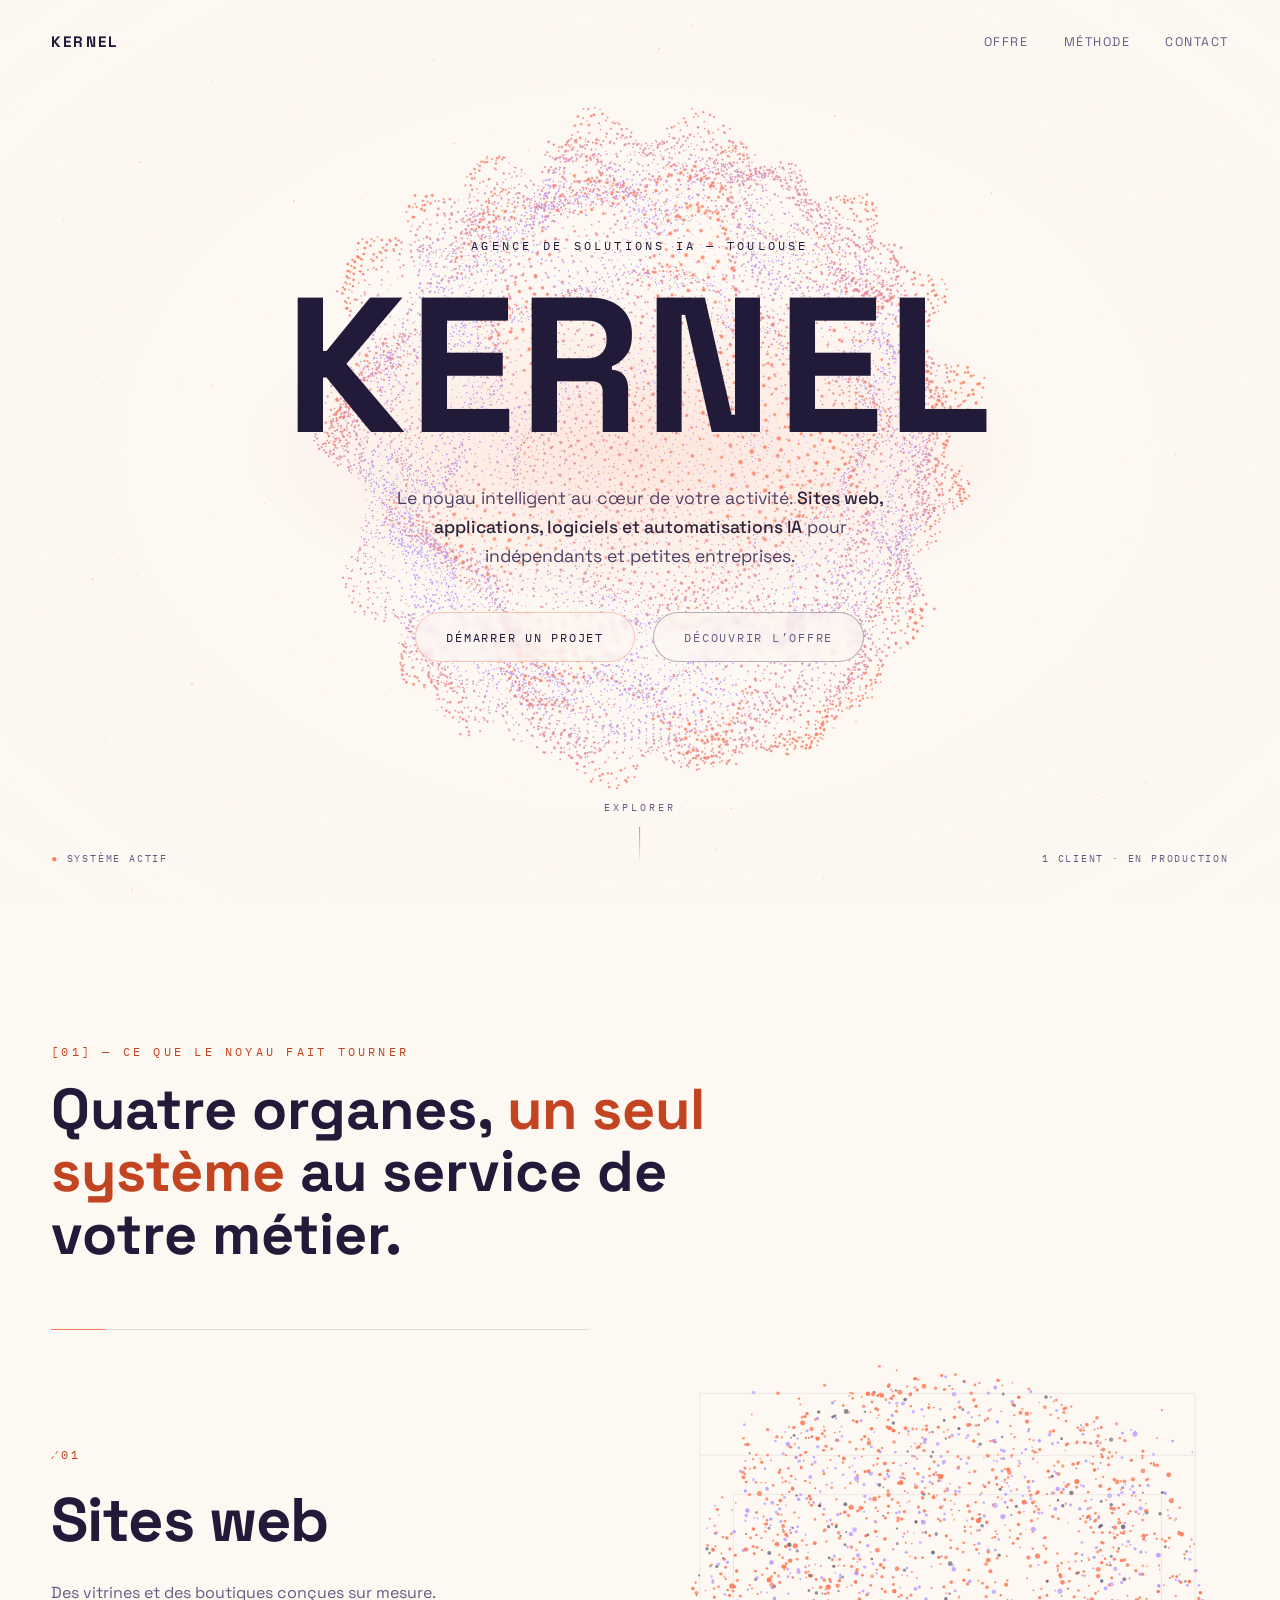
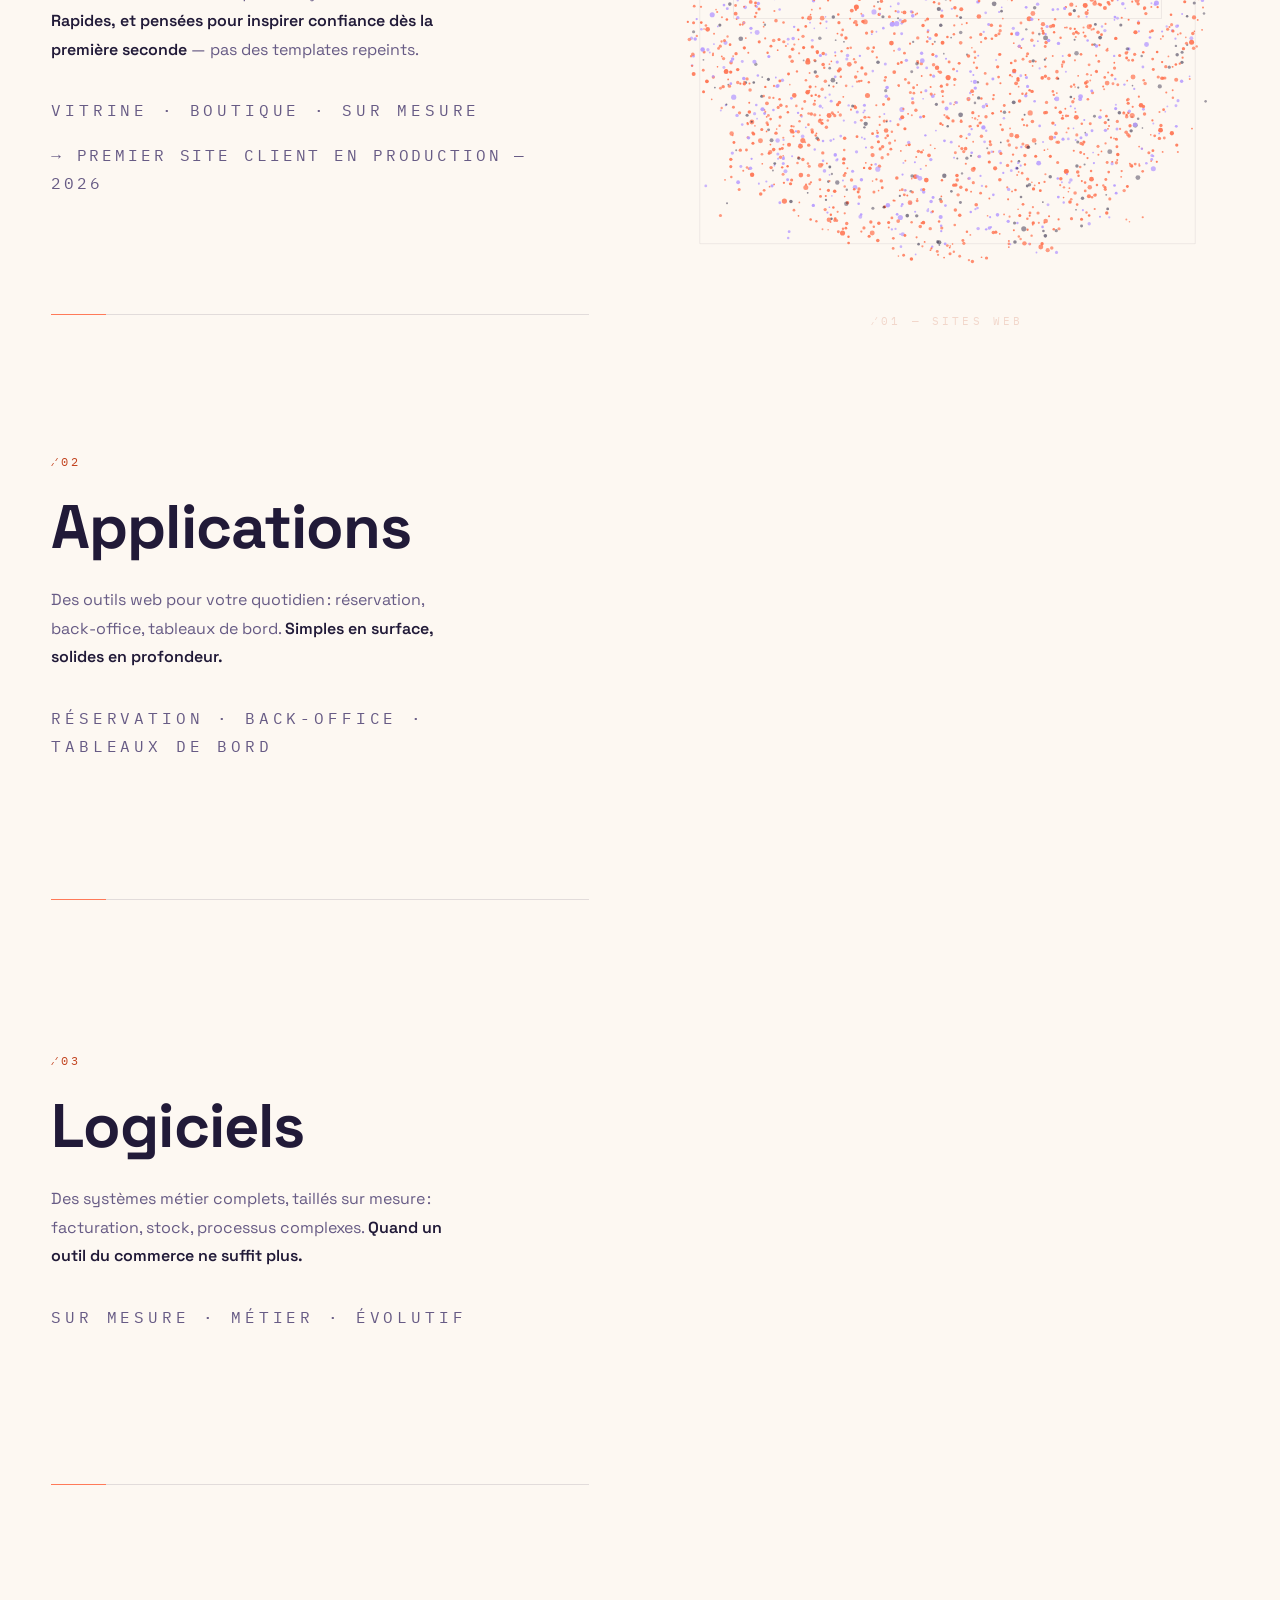
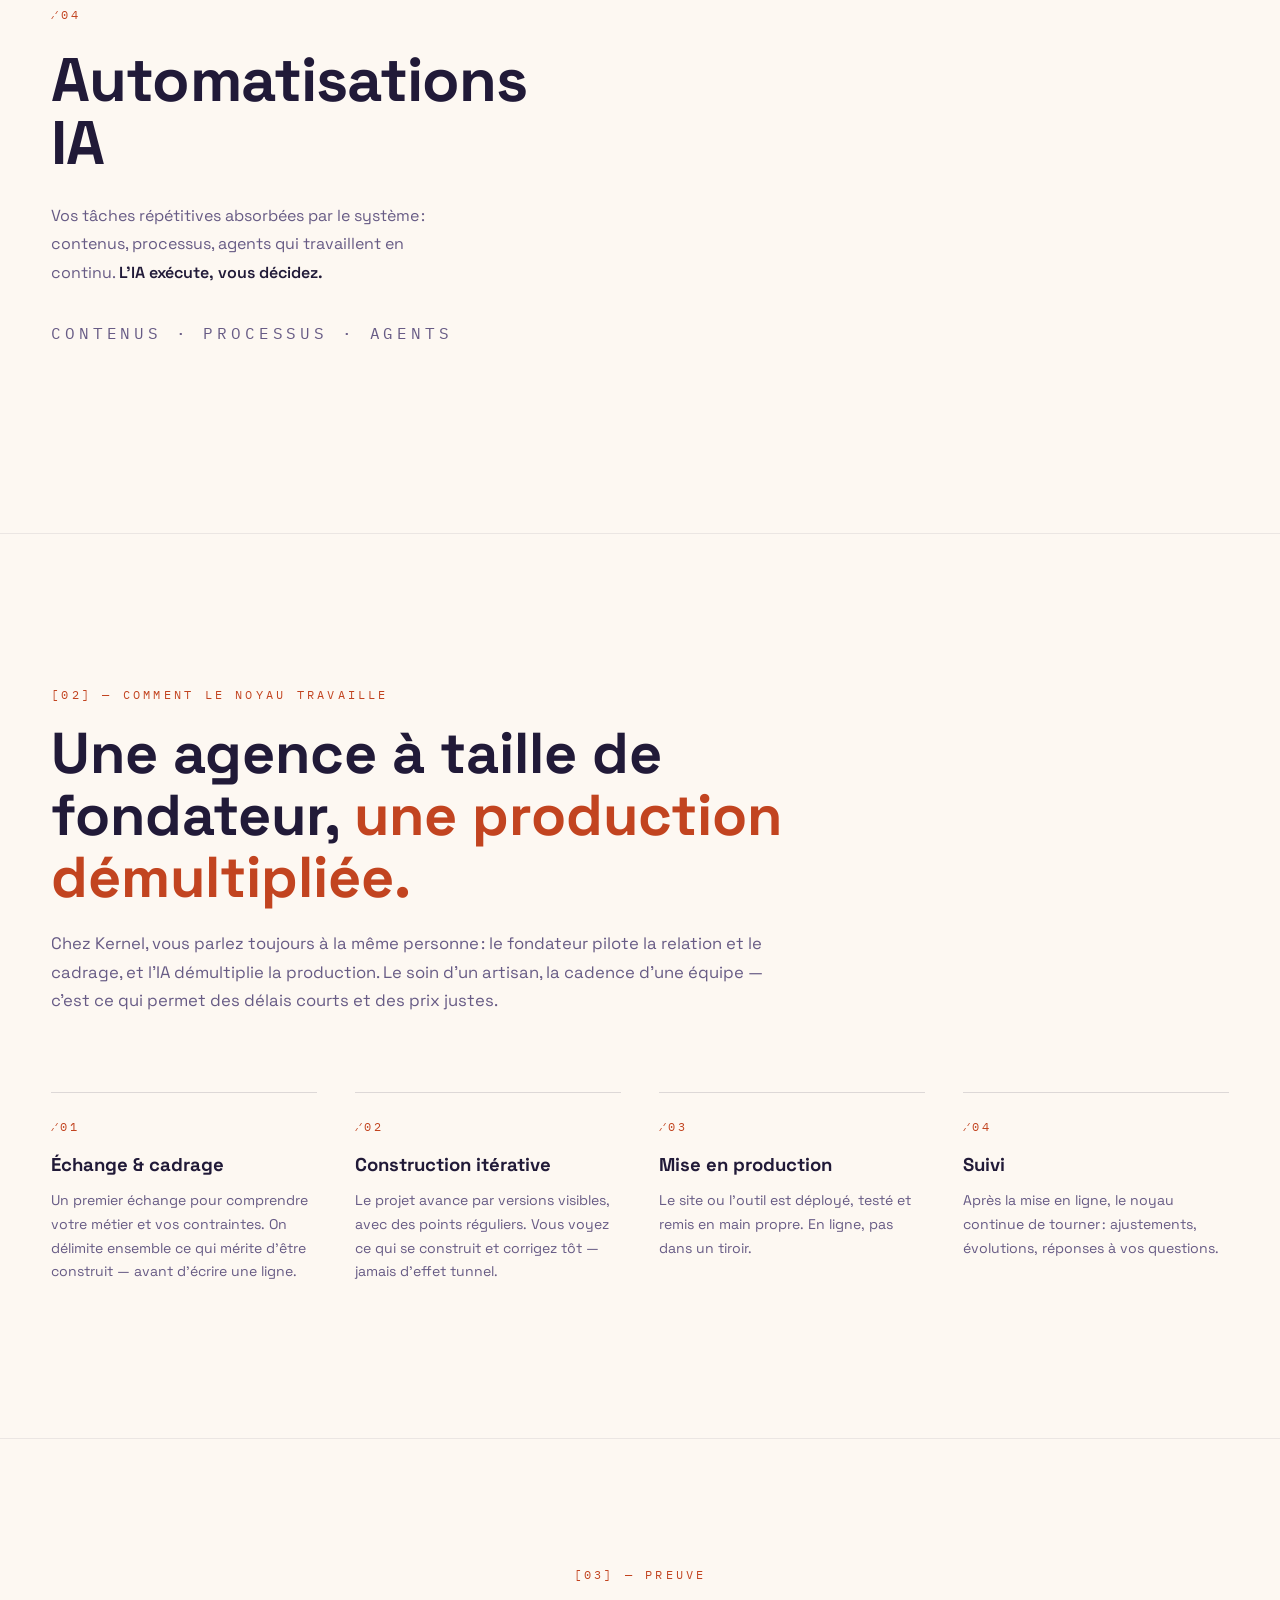
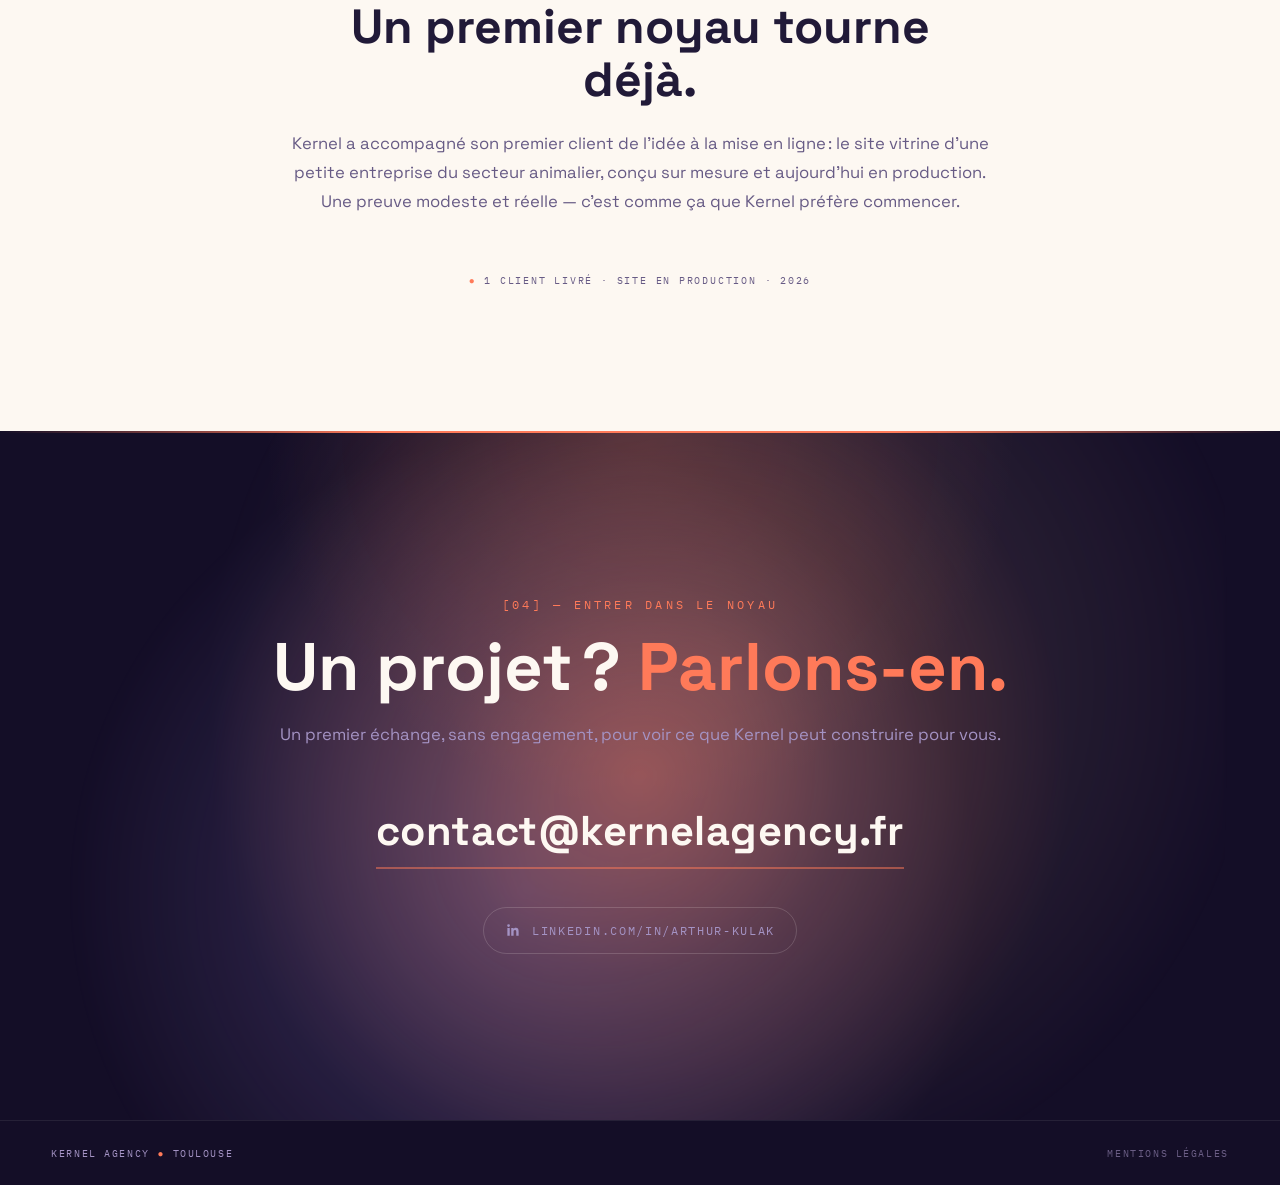
==== index.html @ 527a6824 "Trackball à inertie sur le hero (idée d'Arthur) : chaque glissé fait défiler ET donne de l'élan au n" ====
<!DOCTYPE html>
<html lang="fr">
<head>
<meta charset="UTF-8">
<meta name="viewport" content="width=device-width, initial-scale=1.0">
<title>Kernel Agency — Solutions IA pour indépendants et TPE — Toulouse</title>
<meta name="description" content="Kernel Agency, Toulouse. Sites web sur mesure, applications, logiciels métier et automatisations IA pour indépendants et petites entreprises. Le fondateur pilote, l’IA démultiplie : délais courts, prix justes.">
<meta property="og:type" content="website">
<meta property="og:locale" content="fr_FR">
<meta property="og:title" content="Kernel Agency — Le noyau intelligent au cœur de votre activité">
<meta property="og:description" content="Sites web, applications, logiciels et automatisations IA pour indépendants et TPE. Fondée à Toulouse en 2026 par Arthur Kulak.">
<meta property="og:site_name" content="Kernel Agency">
<meta property="og:url" content="https://kernelagency.fr/">
<meta property="og:image" content="https://kernelagency.fr/og.png">
<meta property="og:image:width" content="1200">
<meta property="og:image:height" content="630">
<meta name="twitter:card" content="summary_large_image">
<link rel="canonical" href="https://kernelagency.fr/">
<link rel="icon" type="image/svg+xml" href="data:image/svg+xml,%3Csvg%20xmlns='http://www.w3.org/2000/svg'%20viewBox='0%200%2064%2064'%3E%3Crect%20width='64'%20height='64'%20rx='14'%20fill='%23211A38'/%3E%3Cpath%20d='M20%2014h9v16.2L42.4%2014H53L39.2%2030.6%2054%2050H43L32.6%2036 29%2040.2V50h-9z'%20fill='%23FF7A59'/%3E%3C/svg%3E">
<script>document.documentElement.classList.add('js');</script>
<link rel="stylesheet" href="styles.css?v=98cfb2d4">
</head>
<body>

<div class="cursor-ring" id="cursorRing" aria-hidden="true"></div>
<div class="cursor-dot" id="cursorDot" aria-hidden="true"></div>

<!-- ================= HERO ================= -->
<header class="hero" id="hero">
  <canvas id="gl" aria-hidden="true"></canvas>
  <div class="gl-fallback" id="glFallback" aria-hidden="true"></div>
  <div class="hero-vignette" aria-hidden="true"></div>

  <nav class="nav" id="nav" aria-label="Navigation principale">
    <div class="nav-logo" data-hover>KERNEL</div>
    <div class="nav-links">
      <a href="#offre" data-hover>Offre</a>
      <a href="#methode" data-hover>Méthode</a>
      <a href="#contact" data-hover>Contact</a>
    </div>
  </nav>

  <div class="hero-content">
    <p class="hero-overline" id="heroOverline">Agence de solutions IA — Toulouse</p>
    <h1 class="hero-title" id="heroTitle" aria-label="KERNEL">KERNEL</h1>
    <p class="hero-tagline" id="heroTagline">
      Le noyau intelligent au cœur de votre activité.
      <strong>Sites web, applications, logiciels et automatisations IA</strong>
      pour indépendants et petites entreprises.
    </p>
    <div class="hero-ctas" id="heroCtas">
      <a href="#contact" class="btn" data-magnetic data-hover><span class="btn-fill"></span><span>Démarrer un projet</span></a>
      <a href="#offre" class="btn btn--ghost" data-magnetic data-hover><span class="btn-fill"></span><span>Découvrir l’offre</span></a>
    </div>
  </div>

  <div class="hero-meta left" id="metaL"><span class="dot">●</span> Système actif</div>
  <div class="hero-scroll" id="heroScroll">Explorer</div>
  <div class="hero-meta right" id="metaR">1 client · en production</div>
</header>

<main>

<!-- ================= OFFRE ================= -->
<section class="offer" id="offre" aria-labelledby="offre-title">
  <div class="offer-head">
    <p class="overline reveal">[01] — Ce que le noyau fait tourner</p>
    <h2 class="offer-title reveal d1" id="offre-title">Quatre organes, <em>un seul système</em> au service de votre métier.</h2>
  </div>
  <div class="offer-layout">
    <div class="offer-stage" aria-hidden="true">
      <div class="offer-stage-sticky">
        <canvas id="offerCanvas"></canvas>
        <p class="offer-stage-label" id="offerLabel">⁄01 — SITES WEB</p>
      </div>
    </div>
    <div class="offer-flow">
      <article class="offer-block reveal">
        <span class="offer-num" aria-hidden="true">⁄01</span>
        <h3>Sites web</h3>
        <p>Des vitrines et des boutiques conçues sur mesure. <strong>Rapides, et pensées pour inspirer confiance dès la première seconde</strong> — pas des templates repeints.</p>
        <p class="offer-tags" aria-hidden="true"><span>Vitrine</span> · <span>Boutique</span> · <span>Sur mesure</span></p>
        <p class="offer-proof">→ premier site client en production — 2026</p>
      </article>
      <article class="offer-block reveal">
        <span class="offer-num" aria-hidden="true">⁄02</span>
        <h3>Applications</h3>
        <p>Des outils web pour votre quotidien&#8239;: réservation, back-office, tableaux de bord. <strong>Simples en surface, solides en profondeur.</strong></p>
        <p class="offer-tags" aria-hidden="true"><span>Réservation</span> · <span>Back-office</span> · <span>Tableaux de bord</span></p>
      </article>
      <article class="offer-block reveal">
        <span class="offer-num" aria-hidden="true">⁄03</span>
        <h3>Logiciels</h3>
        <p>Des systèmes métier complets, taillés sur mesure&#8239;: facturation, stock, processus complexes. <strong>Quand un outil du commerce ne suffit plus.</strong></p>
        <p class="offer-tags" aria-hidden="true"><span>Sur mesure</span> · <span>Métier</span> · <span>Évolutif</span></p>
      </article>
      <article class="offer-block reveal">
        <span class="offer-num" aria-hidden="true">⁄04</span>
        <h3>Automatisations IA</h3>
        <p>Vos tâches répétitives absorbées par le système&#8239;: contenus, processus, agents qui travaillent en continu. <strong>L’IA exécute, vous décidez.</strong></p>
        <p class="offer-tags" aria-hidden="true"><span>Contenus</span> · <span>Processus</span> · <span>Agents</span></p>
      </article>
    </div>
  </div>
</section>

<!-- ================= MÉTHODE ================= -->
<section class="method" id="methode" aria-labelledby="methode-title">
  <div class="method-head">
    <p class="overline reveal">[02] — Comment le noyau travaille</p>
    <h2 class="method-title reveal d1" id="methode-title">Une agence à taille de fondateur, <em>une production démultipliée.</em></h2>
    <p class="method-lead reveal d2">
      Chez Kernel, vous parlez toujours à la même personne&#8239;: le fondateur pilote la relation
      et le cadrage, et l’IA démultiplie la production. Le soin d’un artisan,
      la cadence d’une équipe — c’est ce qui permet des délais courts et des prix justes.
    </p>
  </div>
  <ol class="method-steps">
    <li class="method-step reveal">
      <span class="step-num" aria-hidden="true">⁄01</span>
      <h3>Échange &amp; cadrage</h3>
      <p>Un premier échange pour comprendre votre métier et vos contraintes. On délimite ensemble ce qui mérite d’être construit — avant d’écrire une ligne.</p>
    </li>
    <li class="method-step reveal d1">
      <span class="step-num" aria-hidden="true">⁄02</span>
      <h3>Construction itérative</h3>
      <p>Le projet avance par versions visibles, avec des points réguliers. Vous voyez ce qui se construit et corrigez tôt — jamais d’effet tunnel.</p>
    </li>
    <li class="method-step reveal d2">
      <span class="step-num" aria-hidden="true">⁄03</span>
      <h3>Mise en production</h3>
      <p>Le site ou l’outil est déployé, testé et remis en main propre. En ligne, pas dans un tiroir.</p>
    </li>
    <li class="method-step reveal d3">
      <span class="step-num" aria-hidden="true">⁄04</span>
      <h3>Suivi</h3>
      <p>Après la mise en ligne, le noyau continue de tourner&#8239;: ajustements, évolutions, réponses à vos questions.</p>
    </li>
  </ol>
</section>

<!-- ================= PREUVE ================= -->
<section class="proof" id="preuve" aria-labelledby="preuve-title">
  <div class="proof-inner">
    <p class="overline reveal">[03] — Preuve</p>
    <h2 class="proof-title reveal d1" id="preuve-title">Un premier noyau tourne déjà.</h2>
    <p class="proof-text reveal d2">
      Kernel a accompagné son premier client de l’idée à la mise en ligne&#8239;:
      le site vitrine d’une petite entreprise du secteur animalier, conçu sur mesure
      et aujourd’hui en production. Une preuve modeste et réelle —
      c’est comme ça que Kernel préfère commencer.
    </p>
    <p class="proof-meta reveal d3"><span class="dot">●</span> 1 client livré · site en production · 2026</p>
  </div>
</section>

<!-- ================= CONTACT — LE CŒUR SOMBRE ================= -->
<section class="contact" id="contact" aria-labelledby="contact-title">
  <div class="contact-halo" aria-hidden="true"></div>
  <div class="contact-inner">
    <p class="overline overline--dark reveal">[04] — Entrer dans le noyau</p>
    <h2 class="contact-title reveal d1" id="contact-title">Un projet&#8239;? <em>Parlons-en.</em></h2>
    <p class="contact-text reveal d2">Un premier échange, sans engagement, pour voir ce que Kernel peut construire pour vous.</p>
    <a class="contact-mail reveal d2" href="mailto:contact@kernelagency.fr" data-magnetic data-hover>contact@kernelagency.fr</a>
    <div class="contact-links reveal d3">
      <a class="contact-linkedin" href="https://linkedin.com/in/arthur-kulak" target="_blank" rel="noopener noreferrer" aria-label="Profil LinkedIn d’Arthur Kulak (nouvel onglet)" data-hover>
        <svg width="16" height="16" viewBox="0 0 24 24" fill="currentColor" aria-hidden="true"><path d="M20.45 20.45h-3.55v-5.57c0-1.33-.03-3.04-1.85-3.04-1.86 0-2.14 1.45-2.14 2.94v5.67H9.35V9h3.41v1.56h.05c.47-.9 1.63-1.85 3.36-1.85 3.6 0 4.27 2.37 4.27 5.45v6.29zM5.34 7.43a2.06 2.06 0 1 1 0-4.12 2.06 2.06 0 0 1 0 4.12zM7.12 20.45H3.56V9h3.56v11.45z"/></svg>
        <span>linkedin.com/in/arthur-kulak</span>
      </a>
    </div>
  </div>
</section>

</main>

<footer>
  <span>Kernel Agency <span class="dot">●</span> Toulouse</span>
  <a class="footer-legal" href="mentions-legales.html" data-hover>Mentions légales</a>
</footer>

<script defer src="vendor/three.min.js"></script>
<script defer src="vendor/gsap.min.js"></script>
<script defer src="hero-noyau.js?v=acfb7a7f"></script>
<script defer src="hero-blob.js?v=4dd8b997"></script>
<script defer src="symbols.js?v=9df140ab"></script>
<script defer src="main.js?v=61e7269c"></script>
</body>
</html>
---- styles.css ----
/* ============================================================
   KERNEL AGENCY — univers E « le noyau vivant, édition claire »
   Palette : crème #FDF8F2 · encre #211A38 · corail #FF7A59
             corail assombri #C24420 (accent sur fond clair, AA)
             lilas #B79CFF · pêche #FFC9A8
   Section sombre (contact) : nuit violette #140E27 / #211A38
   ============================================================ */

/* ---------- Polices auto-hébergées (RGPD : zéro requête tierce) ---------- */
@font-face{
  font-family:'Space Grotesk';
  font-style:normal;
  font-weight:400 700;   /* police variable : couvre 400, 500 et 700 */
  font-display:swap;
  src:url('fonts/space-grotesk-latin.woff2') format('woff2');
  unicode-range:U+0000-00FF,U+0131,U+0152-0153,U+02BB-02BC,U+02C6,U+02DA,U+02DC,U+0304,U+0308,U+0329,U+2000-206F,U+20AC,U+2122,U+2191,U+2193,U+2212,U+2215,U+FEFF,U+FFFD;
}
@font-face{
  font-family:'IBM Plex Mono';
  font-style:normal;
  font-weight:400;
  font-display:swap;
  src:url('fonts/ibm-plex-mono-400-latin.woff2') format('woff2');
  unicode-range:U+0000-00FF,U+0131,U+0152-0153,U+02BB-02BC,U+02C6,U+02DA,U+02DC,U+0304,U+0308,U+0329,U+2000-206F,U+20AC,U+2122,U+2191,U+2193,U+2212,U+2215,U+FEFF,U+FFFD;
}
@font-face{
  font-family:'IBM Plex Mono';
  font-style:normal;
  font-weight:500;
  font-display:swap;
  src:url('fonts/ibm-plex-mono-500-latin.woff2') format('woff2');
  unicode-range:U+0000-00FF,U+0131,U+0152-0153,U+02BB-02BC,U+02C6,U+02DA,U+02DC,U+0304,U+0308,U+0329,U+2000-206F,U+20AC,U+2122,U+2191,U+2193,U+2212,U+2215,U+FEFF,U+FFFD;
}

:root{
  --void:        #FDF8F2;   /* fond crème */
  --abyss:       #FFEFE3;   /* surfaces, cartes */
  --bio:         #FF7A59;   /* accent corail */
  --bio-ink:     #C24420;   /* corail assombri, AA sur crème (4,8:1) */
  --lilas:       #B79CFF;
  --peche:       #FFC9A8;
  --bone:        #211A38;   /* texte principal (encre) */
  --mist:        #675B85;   /* texte secondaire — AA sur crème */
  --mist-soft:   #8577A3;   /* décoratif uniquement */
  /* nuit violette (concept D) */
  --night:       #140E27;
  --night-2:     #211A38;
  --night-text:  #FDF8F2;
  --night-mist:  #A493C4;
}
*{margin:0;padding:0;box-sizing:border-box}
html{scroll-behavior:smooth}
body{-webkit-tap-highlight-color:transparent;
  background:var(--void);
  color:var(--bone);
  font-family:'Space Grotesk',system-ui,sans-serif;
  overflow-x:hidden;
  -webkit-font-smoothing:antialiased;
}
html.js body{cursor:none}
::selection{background:var(--bio);color:var(--void)}
a{color:inherit;text-decoration:none}
.mono{font-family:'IBM Plex Mono',monospace}

/* accessibilité : focus clavier visible partout */
a:focus-visible,.btn:focus-visible{
  outline:2px solid var(--bio);outline-offset:4px;border-radius:4px;
}
.btn:focus-visible{border-radius:100px}

/* ---------- Curseur ---------- */
.cursor-dot,.cursor-ring{
  position:fixed;top:0;left:0;pointer-events:none;z-index:9999;
  border-radius:50%;transform:translate(-50%,-50%);
  will-change:transform;
  opacity:0;   /* invisible tant que la souris n'a pas bougé */
}
body.has-mouse .cursor-dot,body.has-mouse .cursor-ring{opacity:1}
.cursor-dot{width:6px;height:6px;background:var(--bio);
  box-shadow:0 0 12px var(--bio);transition:opacity .3s ease}
.cursor-ring{width:36px;height:36px;border:1px solid rgba(255,122,89,.35);
  transition:width .3s ease,height .3s ease,border-color .3s ease,opacity .3s ease}
.cursor-ring.is-active{width:64px;height:64px;border-color:rgba(255,122,89,.8)}
@media (hover:none){.cursor-dot,.cursor-ring{display:none}body{cursor:auto}}

/* ---------- Overlines mono [01]… ---------- */
.overline{
  font-family:'IBM Plex Mono',monospace;font-size:.72rem;letter-spacing:.28em;
  color:var(--bio-ink);text-transform:uppercase;margin-bottom:1.2rem;
}
.overline--dark{color:var(--bio)}

/* ---------- Hero ---------- */
.hero{position:relative;height:100vh;height:100svh;overflow:hidden}
#gl{position:absolute;inset:0;display:block;width:100%;height:100%}
.gl-fallback{
  position:absolute;inset:0;display:none;
  background:
    radial-gradient(ellipse 52% 52% at 44% 46%,rgba(255,122,89,.34),transparent 64%),
    radial-gradient(ellipse 50% 50% at 58% 58%,rgba(183,156,255,.30),transparent 66%),
    radial-gradient(ellipse 64% 64% at 50% 52%,rgba(255,201,168,.28),transparent 70%),
    radial-gradient(ellipse 20% 20% at 50% 52%,rgba(255,122,89,.4),transparent 70%);
  animation:breathe 5s ease-in-out infinite;
}
.gl-fallback.show{display:block}
html:not(.js) .gl-fallback{display:block}   /* sans JS : dégradé à la place du canvas */
@keyframes breathe{0%,100%{opacity:.65;transform:scale(1)}50%{opacity:1;transform:scale(1.05)}}

.hero-vignette{position:absolute;inset:0;pointer-events:none;
  background:radial-gradient(ellipse 90% 90% at 50% 50%,transparent 45%,var(--void) 100%)}

.nav{
  position:absolute;top:0;left:0;right:0;z-index:20;
  display:flex;justify-content:space-between;align-items:center;
  padding:2rem clamp(1.5rem,4vw,3.5rem);
}
html.js .nav{opacity:0}
.nav-logo{font-weight:700;letter-spacing:.14em;font-size:.95rem}
.nav-links{display:flex;gap:2.2rem;font-size:.78rem;letter-spacing:.12em}
.nav-links a{color:var(--mist);transition:color .25s;position:relative;text-transform:uppercase;
  /* zone tactile >=44px sans changer le rendu */
  padding:.9rem .3rem;margin:-.9rem -.3rem}
.nav-links a::after{content:'';position:absolute;left:.3rem;bottom:calc(.9rem - 5px);width:0;height:1px;
  background:var(--bio);transition:width .3s ease}
.nav-links a:hover{color:var(--bone)}
.nav-links a:hover::after{width:calc(100% - .6rem)}
@media(max-width:480px){.nav-links{gap:1.2rem;font-size:.7rem}}

.hero-content{
  position:relative;z-index:10;height:100%;
  display:flex;flex-direction:column;justify-content:center;align-items:center;
  text-align:center;pointer-events:none;
}
/* lueur du titre : pseudo-élément non clippé (aucun bord de boîte) */
.hero-content::before{
  content:'';position:absolute;left:50%;top:50%;
  width:min(96vw,1100px);height:min(60vh,460px);
  transform:translate(-50%,-50%);
  background:radial-gradient(ellipse 50% 50% at 50% 50%,rgba(255,122,89,.14),transparent 72%);
  pointer-events:none;
}
.hero-content a,.hero-content .btn{pointer-events:auto}
.hero-overline{
  font-family:'IBM Plex Mono',monospace;font-size:clamp(.6rem,1.8vw,.72rem);letter-spacing:.28em;
  color:var(--bio-ink);text-transform:uppercase;margin-bottom:1.6rem;
  padding:0 1rem;
}
html.js .hero-overline,html.js .hero-tagline,html.js .hero-ctas,
html.js .hero-scroll,html.js .hero-meta{opacity:0}
.hero-title{
  font-size:clamp(3.4rem,15vw,13.5rem);
  font-weight:700;line-height:.92;letter-spacing:.02em;
  display:flex;overflow:hidden;
}
.hero-title .ch{display:inline-block;transform:translateY(110%)}
.hero-tagline{
  margin-top:1.8rem;max-width:34rem;
  font-size:clamp(.95rem,1.4vw,1.1rem);font-weight:400;
  color:var(--mist);line-height:1.65;
  padding:0 1.5rem;
}
.hero-tagline strong{color:var(--bone);font-weight:500}
/* lisibilité du texte posé sur les zones denses (blob ET noyau) */
.hero-blob .hero-tagline,.hero-noyau .hero-tagline{
  color:#453A66;
  text-shadow:0 1px 20px rgba(253,248,242,.95),0 0 8px rgba(253,248,242,.8),0 0 2px rgba(253,248,242,.9);
}
.hero-blob .hero-overline,.hero-noyau .hero-overline{
  text-shadow:0 1px 20px rgba(253,248,242,.95),0 0 8px rgba(253,248,242,.8),0 0 2px rgba(253,248,242,.9);
}
.hero-noyau .hero-overline{color:var(--bone)}
.hero-blob .btn--ghost{color:#453A66;border-color:rgba(33,26,56,.32);
  background:rgba(253,248,242,.35)}
.hero-blob .btn{background:rgba(253,248,242,.35);backdrop-filter:blur(3px)}
/* hero noyau : mêmes CTA lisibles sur la zone dense du nuage */
.hero-noyau .btn{background:rgba(253,248,242,.5);backdrop-filter:blur(2px)}
.hero-noyau .btn--ghost{border-color:rgba(33,26,56,.32)}
.hero-ctas{display:flex;gap:1.1rem;margin-top:2.6rem;flex-wrap:wrap;justify-content:center;padding:0 1rem}

.btn{
  display:inline-flex;align-items:center;gap:.6rem;
  font-family:'IBM Plex Mono',monospace;font-size:.78rem;letter-spacing:.14em;
  text-transform:uppercase;padding:1rem 1.9rem;border-radius:100px;
  border:1px solid rgba(255,122,89,.4);color:var(--bone);
  background:transparent;position:relative;overflow:hidden;
  transition:color .3s,border-color .3s,box-shadow .3s;
  will-change:transform;
}
.btn .btn-fill{position:absolute;inset:0;background:var(--bio);border-radius:100px;
  transform:scaleX(0);transform-origin:left;transition:transform .38s cubic-bezier(.65,0,.35,1);z-index:0}
.btn span:not(.btn-fill){position:relative;z-index:1}
@media(hover:hover){
.btn:hover{color:var(--void);border-color:var(--bio);box-shadow:0 0 40px rgba(255,122,89,.35)}
.btn:hover .btn-fill{transform:scaleX(1)}
}
.btn--ghost{border-color:rgba(33,26,56,.18);color:var(--mist)}
.btn--ghost:hover{color:var(--void);border-color:var(--bio)}

.hero-scroll{
  position:absolute;bottom:2.2rem;left:50%;transform:translateX(-50%);z-index:10;
  font-family:'IBM Plex Mono',monospace;font-size:.62rem;letter-spacing:.3em;
  color:var(--mist);text-transform:uppercase;
  display:flex;flex-direction:column;align-items:center;gap:.8rem;
}
.hero-scroll::after{content:'';width:1px;height:38px;
  background:linear-gradient(var(--bio),transparent);
  animation:scrollpulse 2s ease-in-out infinite}
@keyframes scrollpulse{0%,100%{opacity:.25}50%{opacity:1}}

.hero-meta{
  position:absolute;bottom:2.2rem;z-index:10;
  font-family:'IBM Plex Mono',monospace;font-size:.62rem;letter-spacing:.18em;
  color:var(--mist);text-transform:uppercase;
}
.hero-meta.left{left:clamp(1.5rem,4vw,3.5rem)}
.hero-meta.right{right:clamp(1.5rem,4vw,3.5rem)}
.hero-meta .dot,.proof-meta .dot,footer .dot{color:var(--bio)}
@media(max-width:700px){.hero-meta{display:none}}

/* ---------- Offre — éditorial pur + noyau morphant ---------- */
.offer{position:relative;padding:clamp(6rem,12vw,9rem) clamp(1.5rem,4vw,3.5rem) clamp(2rem,5vw,4rem);
  max-width:1380px;margin:0 auto}
.offer-head{margin-bottom:clamp(2.5rem,5vw,4.5rem)}
.offer-title{font-size:clamp(1.9rem,5vw,3.6rem);font-weight:700;line-height:1.08;
  max-width:20ch}
.offer-title em,.method-title em,.contact-title em{font-style:normal;color:var(--bio-ink)}

/* deux colonnes : le texte défile, le noyau reste */
.offer-layout{display:grid;grid-template-columns:minmax(0,1fr) min(44vw,600px);
  column-gap:clamp(2.5rem,6vw,6rem)}
.offer-flow{grid-column:1;grid-row:1}
.offer-stage{grid-column:2;grid-row:1;position:relative}
.offer-stage-sticky{position:sticky;top:calc(50vh - min(22vw,300px) - 2.6rem);padding:.5rem 0}
#offerCanvas{display:block;width:100%;aspect-ratio:1/1}
.offer-stage-label{
  margin-top:.9rem;text-align:center;
  font-family:'IBM Plex Mono',monospace;font-size:.66rem;letter-spacing:.3em;
  color:var(--bio-ink);text-transform:uppercase;transition:opacity .2s ease;
}

/* blocs de service : typographie éditoriale, filets hairline, zéro boîte */
.offer-block{
  position:relative;min-height:65vh;
  display:flex;flex-direction:column;justify-content:center;
  padding:clamp(2.5rem,5vh,4rem) 0;
  border-top:1px solid rgba(33,26,56,.12);
}
.offer-block::before{content:'';position:absolute;top:-1px;left:0;width:3.4rem;height:1px;
  background:var(--bio)}
.offer-num{font-family:'IBM Plex Mono',monospace;font-size:.78rem;color:var(--bio-ink);
  letter-spacing:.24em;display:block;margin-bottom:1.7rem}
.offer-block h3{
  font-size:clamp(2.4rem,4.8vw,4rem);font-weight:700;line-height:1.02;
  letter-spacing:-.015em;margin-bottom:1.7rem;
}
.offer-block p{font-size:clamp(.95rem,1.25vw,1.08rem);line-height:1.78;color:var(--mist);
  max-width:42ch}
.offer-block p strong{color:var(--bone);font-weight:600}
.offer-tags{
  margin-top:2rem;font-family:'IBM Plex Mono',monospace;font-size:.66rem;
  letter-spacing:.24em;text-transform:uppercase;color:var(--mist-soft);
}
.offer-block .offer-tags,.offer-block .offer-proof{max-width:none}   /* pas la contrainte 42ch du corps */
.offer-tags span{white-space:nowrap}   /* jamais de césure dans un tag */
.offer-proof{
  margin-top:1rem;font-family:'IBM Plex Mono',monospace;font-size:.66rem;
  letter-spacing:.18em;text-transform:uppercase;color:var(--bio-ink);
}

/* mobile : le noyau devient un bandeau sticky opaque au-dessus du flux */
@media(max-width:860px){
  .offer-layout{display:block}
  .offer-stage{
    position:sticky;top:0;z-index:6;background:var(--void);
    margin:0 calc(-1*clamp(1.5rem,4vw,3.5rem));
    padding:.7rem clamp(1.5rem,4vw,3.5rem) .55rem;
    border-bottom:1px solid rgba(33,26,56,.10);
  }
  .offer-stage-sticky{position:static;padding:0}
  #offerCanvas{aspect-ratio:auto;height:21vh}
  .offer-stage-label{display:none}
  .offer-block{min-height:52vh;justify-content:flex-start;padding:2.2rem 0 1.8rem}
}

/* ---------- Méthode ---------- */
.method{position:relative;padding:clamp(6rem,12vw,10rem) clamp(1.5rem,4vw,3.5rem);
  max-width:1280px;margin:0 auto;border-top:1px solid rgba(33,26,56,.08)}
.method-head{margin-bottom:clamp(3rem,6vw,5rem);max-width:46rem}
.method-title{font-size:clamp(1.9rem,5vw,3.6rem);font-weight:700;line-height:1.08}
.method-lead{margin-top:1.4rem;font-size:clamp(.95rem,1.3vw,1.05rem);line-height:1.7;color:var(--mist)}

.method-steps{
  list-style:none;display:grid;grid-template-columns:repeat(4,1fr);
  gap:clamp(1.6rem,3vw,2.6rem);counter-reset:step;
}
@media(max-width:1000px){.method-steps{grid-template-columns:repeat(2,1fr)}}
@media(max-width:560px){.method-steps{grid-template-columns:1fr}}
.method-step{
  position:relative;padding-top:1.6rem;border-top:1px solid rgba(33,26,56,.14);
  transition:border-color .4s ease;
}
.method-step::before{content:'';position:absolute;top:-1px;left:0;height:1px;width:0;
  background:var(--bio);transition:width .6s cubic-bezier(.65,0,.35,1)}
.method-step:hover::before{width:100%}
.step-num{font-family:'IBM Plex Mono',monospace;font-size:.72rem;color:var(--bio-ink);
  letter-spacing:.2em;display:block;margin-bottom:1.2rem}
.method-step h3{font-size:1.16rem;font-weight:700;margin-bottom:.8rem}
.method-step p{font-size:.88rem;line-height:1.7;color:var(--mist)}

/* ---------- Preuve ---------- */
.proof{position:relative;border-top:1px solid rgba(33,26,56,.08);
  padding:clamp(5rem,10vw,8rem) clamp(1.5rem,4vw,3.5rem)}
.proof-inner{max-width:44rem;margin:0 auto;text-align:center}
.proof-title{font-size:clamp(1.7rem,4.4vw,3rem);font-weight:700;line-height:1.1}
.proof-text{margin-top:1.4rem;font-size:clamp(.95rem,1.3vw,1.05rem);line-height:1.75;color:var(--mist)}
.proof-meta{margin-top:2.2rem;font-family:'IBM Plex Mono',monospace;font-size:.62rem;
  letter-spacing:.18em;color:var(--mist);text-transform:uppercase}
@media(max-width:480px){.proof-meta{font-size:.6rem;letter-spacing:.12em}}

/* ---------- Contact — nuit violette ---------- */
.contact{
  position:relative;overflow:hidden;
  background:
    radial-gradient(circle at 50% 0%,rgba(255,122,89,.18),transparent 40%),
    var(--night);
  color:var(--night-text);
  padding:clamp(6rem,13vw,11rem) clamp(1.5rem,4vw,3.5rem);
  text-align:center;
}
/* seuil : ligne corail en dégradé, qui s'éteint aux extrémités */
.contact::before{
  content:'';position:absolute;top:0;left:0;right:0;height:2px;z-index:1;
  background:linear-gradient(90deg,transparent,var(--bio) 30%,var(--bio) 70%,transparent);
}
.contact-halo{
  position:absolute;left:50%;top:50%;width:130vmin;height:130vmin;
  transform:translate(-50%,-50%);pointer-events:none;
  background:
    radial-gradient(circle at 50% 50%,rgba(255,122,89,.42) 0%,rgba(255,122,89,.16) 24%,transparent 52%),
    radial-gradient(circle at 40% 60%,rgba(183,156,255,.26) 0%,transparent 46%),
    radial-gradient(circle at 58% 42%,rgba(255,201,168,.18) 0%,transparent 55%);
  animation:halo-breathe 6s ease-in-out infinite;
  filter:blur(2px);
}
@keyframes halo-breathe{
  0%,100%{opacity:.7;transform:translate(-50%,-50%) scale(1)}
  50%{opacity:1;transform:translate(-50%,-50%) scale(1.06)}
}
.contact-inner{position:relative;z-index:2;max-width:52rem;margin:0 auto}
.contact-title{font-size:clamp(2rem,5.6vw,4.2rem);font-weight:700;line-height:1.05}
.contact-title em{color:var(--bio);white-space:nowrap}
.contact-text{margin-top:1.2rem;font-size:clamp(.92rem,1.3vw,1.05rem);color:var(--night-mist);line-height:1.7}
.contact-mail{
  display:inline-block;margin-top:clamp(2rem,4vw,3rem);
  font-weight:700;letter-spacing:.01em;
  font-size:clamp(1.15rem,3.6vw,2.6rem);
  color:var(--night-text);
  border-bottom:2px solid rgba(255,122,89,.5);
  padding-top:.4rem;padding-bottom:.6rem;   /* cible tactile >=44px */
  transition:color .3s,border-color .3s,text-shadow .3s;
  will-change:transform;
  overflow-wrap:anywhere;
}
.contact-mail:hover{color:var(--bio);border-color:var(--bio);
  text-shadow:0 0 40px rgba(255,122,89,.55)}
.contact-links{margin-top:2.4rem}
.contact-linkedin{
  display:inline-flex;align-items:center;gap:.7rem;
  font-family:'IBM Plex Mono',monospace;font-size:.75rem;letter-spacing:.14em;
  text-transform:uppercase;color:var(--night-mist);
  padding:.9rem 1.3rem;border:1px solid rgba(253,248,242,.16);border-radius:100px;
  transition:color .3s,border-color .3s,box-shadow .3s;
}
.contact-linkedin:hover{color:var(--night-text);border-color:var(--bio);
  box-shadow:0 0 30px rgba(255,122,89,.25)}
.contact ::selection{background:var(--bio);color:var(--night)}
.contact a:focus-visible{outline-color:var(--bio)}

/* ---------- Footer ---------- */
footer{
  display:flex;justify-content:space-between;gap:1rem;flex-wrap:wrap;
  padding:1.6rem clamp(1.5rem,4vw,3.5rem);
  background:var(--night);color:var(--night-mist);
  border-top:1px solid rgba(253,248,242,.08);
  font-family:'IBM Plex Mono',monospace;font-size:.62rem;
  letter-spacing:.16em;text-transform:uppercase;
}
.footer-legal{opacity:.6;transition:opacity .25s;
  /* cible tactile >=24px (WCAG 2.5.8) sans changer le rendu */
  padding:.8rem .4rem;margin:-.8rem -.4rem}
a.footer-legal:hover{opacity:1}

/* ---------- Symboles génératifs (l'univers du noyau hors hero) ---------- */
.contact-nuee{position:absolute;inset:0;pointer-events:none;z-index:1}
.method-canvas{position:absolute;left:0;top:0;pointer-events:none}
.method-head,.method-steps{position:relative;z-index:1}
.atmos{position:fixed;inset:0;z-index:-1;pointer-events:none}
.proof-orbit{position:relative;margin-top:3.6rem;margin-bottom:1rem}
.proof-orbit .proof-meta{margin-top:0;position:relative;z-index:1}
.constellation{
  position:absolute;left:50%;top:50%;transform:translate(-50%,-50%);
  pointer-events:none;z-index:-1;
}

/* ---------- Reveal au scroll (états cachés seulement si JS actif) ---------- */
.reveal{transition:opacity .9s cubic-bezier(.22,1,.36,1),transform .9s cubic-bezier(.22,1,.36,1)}
html.js .reveal{opacity:0;transform:translateY(36px)}
html.js .reveal.in{opacity:1;transform:none}
.reveal.d1{transition-delay:.1s}.reveal.d2{transition-delay:.2s}.reveal.d3{transition-delay:.3s}

/* ---------- Reduced motion ---------- */
@media (prefers-reduced-motion:reduce){
  html{scroll-behavior:auto}
  .reveal,html.js .reveal{transition:none;opacity:1;transform:none}
  .gl-fallback,.contact-halo{animation:none}
  .hero-scroll::after{animation:none;opacity:.5}
}

/* ---------- Page mentions légales ---------- */
.legal-page{min-height:100vh;display:flex;flex-direction:column}
.legal-page .nav{position:static;padding:2rem clamp(1.5rem,4vw,3.5rem)}
.legal-main{flex:1;max-width:44rem;width:100%;margin:0 auto;
  padding:clamp(3rem,7vw,5rem) clamp(1.5rem,4vw,3.5rem) clamp(5rem,9vw,7rem)}
.legal-title{font-size:clamp(1.9rem,5vw,3rem);font-weight:700;line-height:1.1;margin-bottom:clamp(2.5rem,5vw,4rem)}
.legal-block{border-top:1px solid rgba(33,26,56,.14);padding:1.6rem 0 2.2rem;position:relative}
.legal-block::before{content:'';position:absolute;top:-1px;left:0;height:1px;width:2.4rem;background:var(--bio)}
.legal-block h2{font-family:'IBM Plex Mono',monospace;font-size:.72rem;letter-spacing:.2em;
  color:var(--bio-ink);text-transform:uppercase;font-weight:500;margin-bottom:1rem}
.legal-block p{font-size:.95rem;line-height:1.75;color:var(--mist)}
.legal-block p strong{color:var(--bone);font-weight:500}
.legal-block a{color:var(--bone);border-bottom:1px solid rgba(255,122,89,.5);transition:color .25s,border-color .25s}
.legal-block a:hover{color:var(--bio-ink);border-color:var(--bio)}
.legal-todo{font-family:'IBM Plex Mono',monospace;font-size:.82rem;color:var(--bio-ink)}
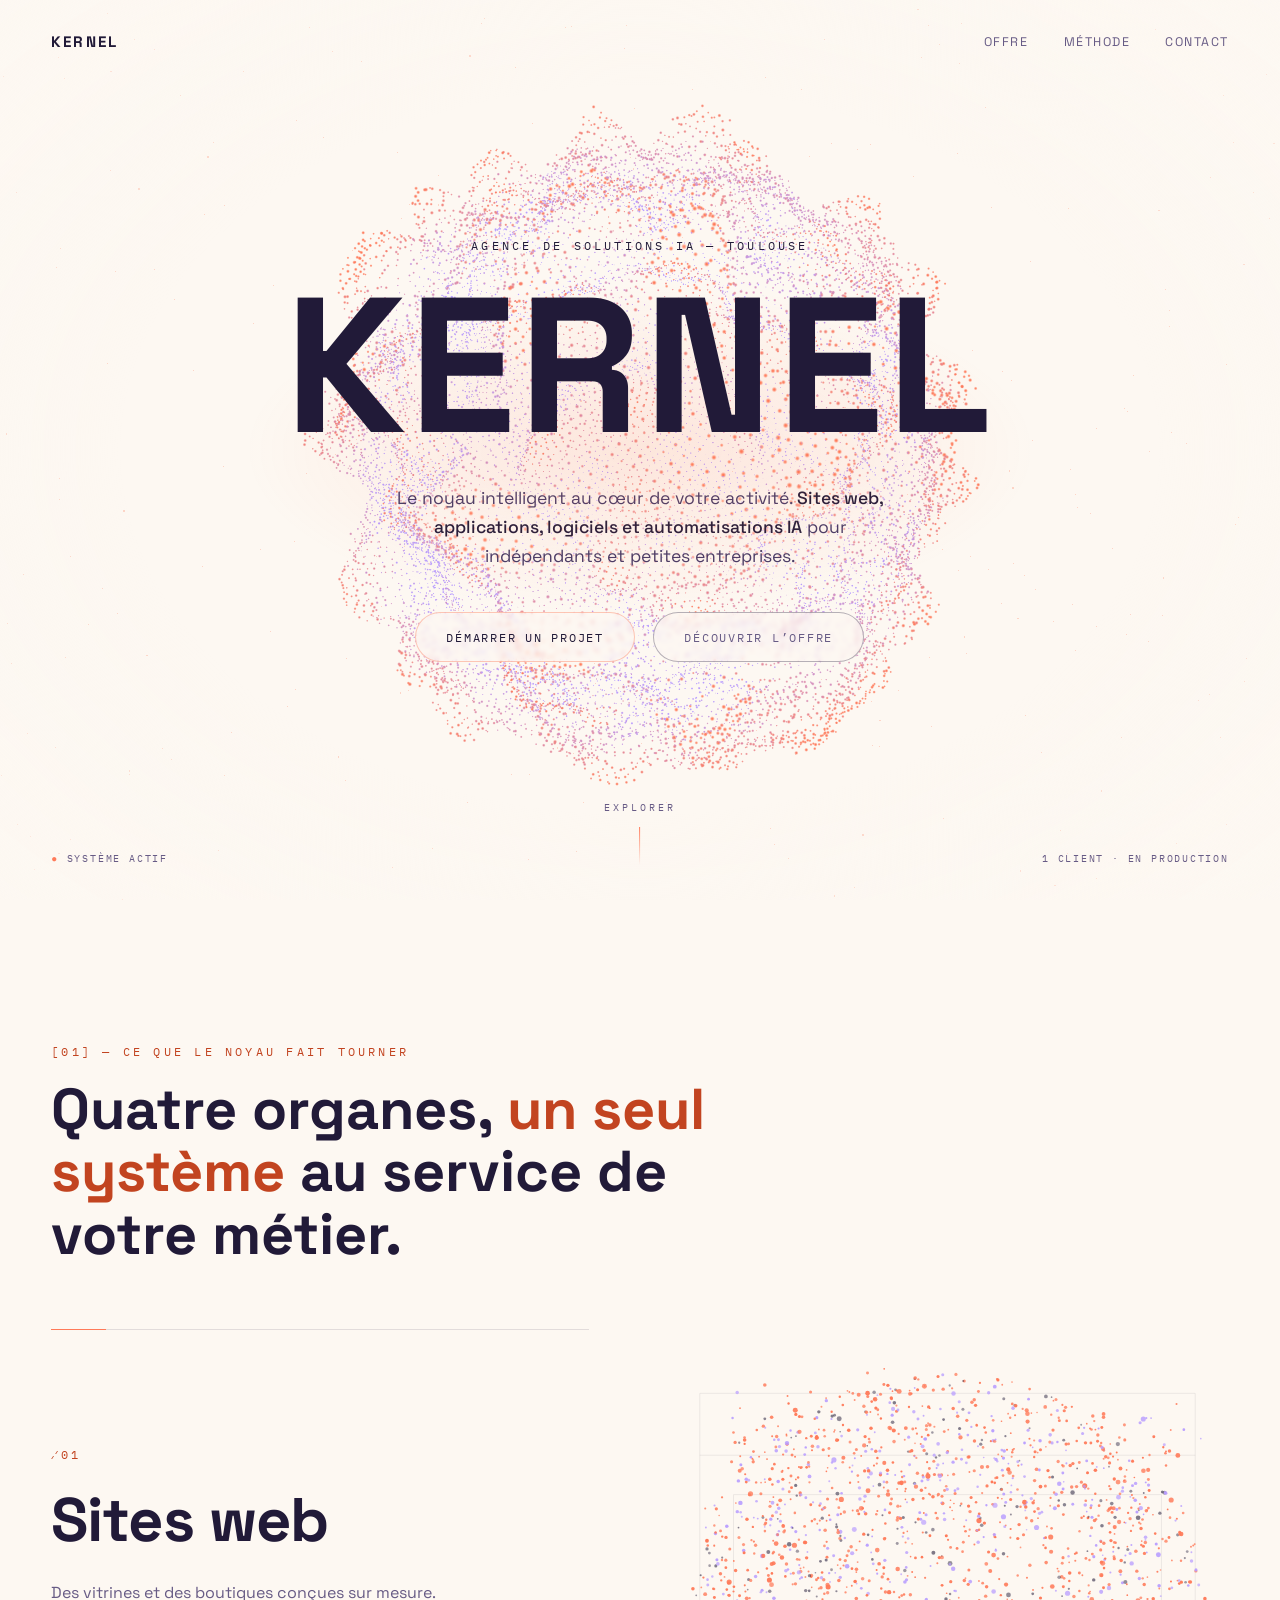
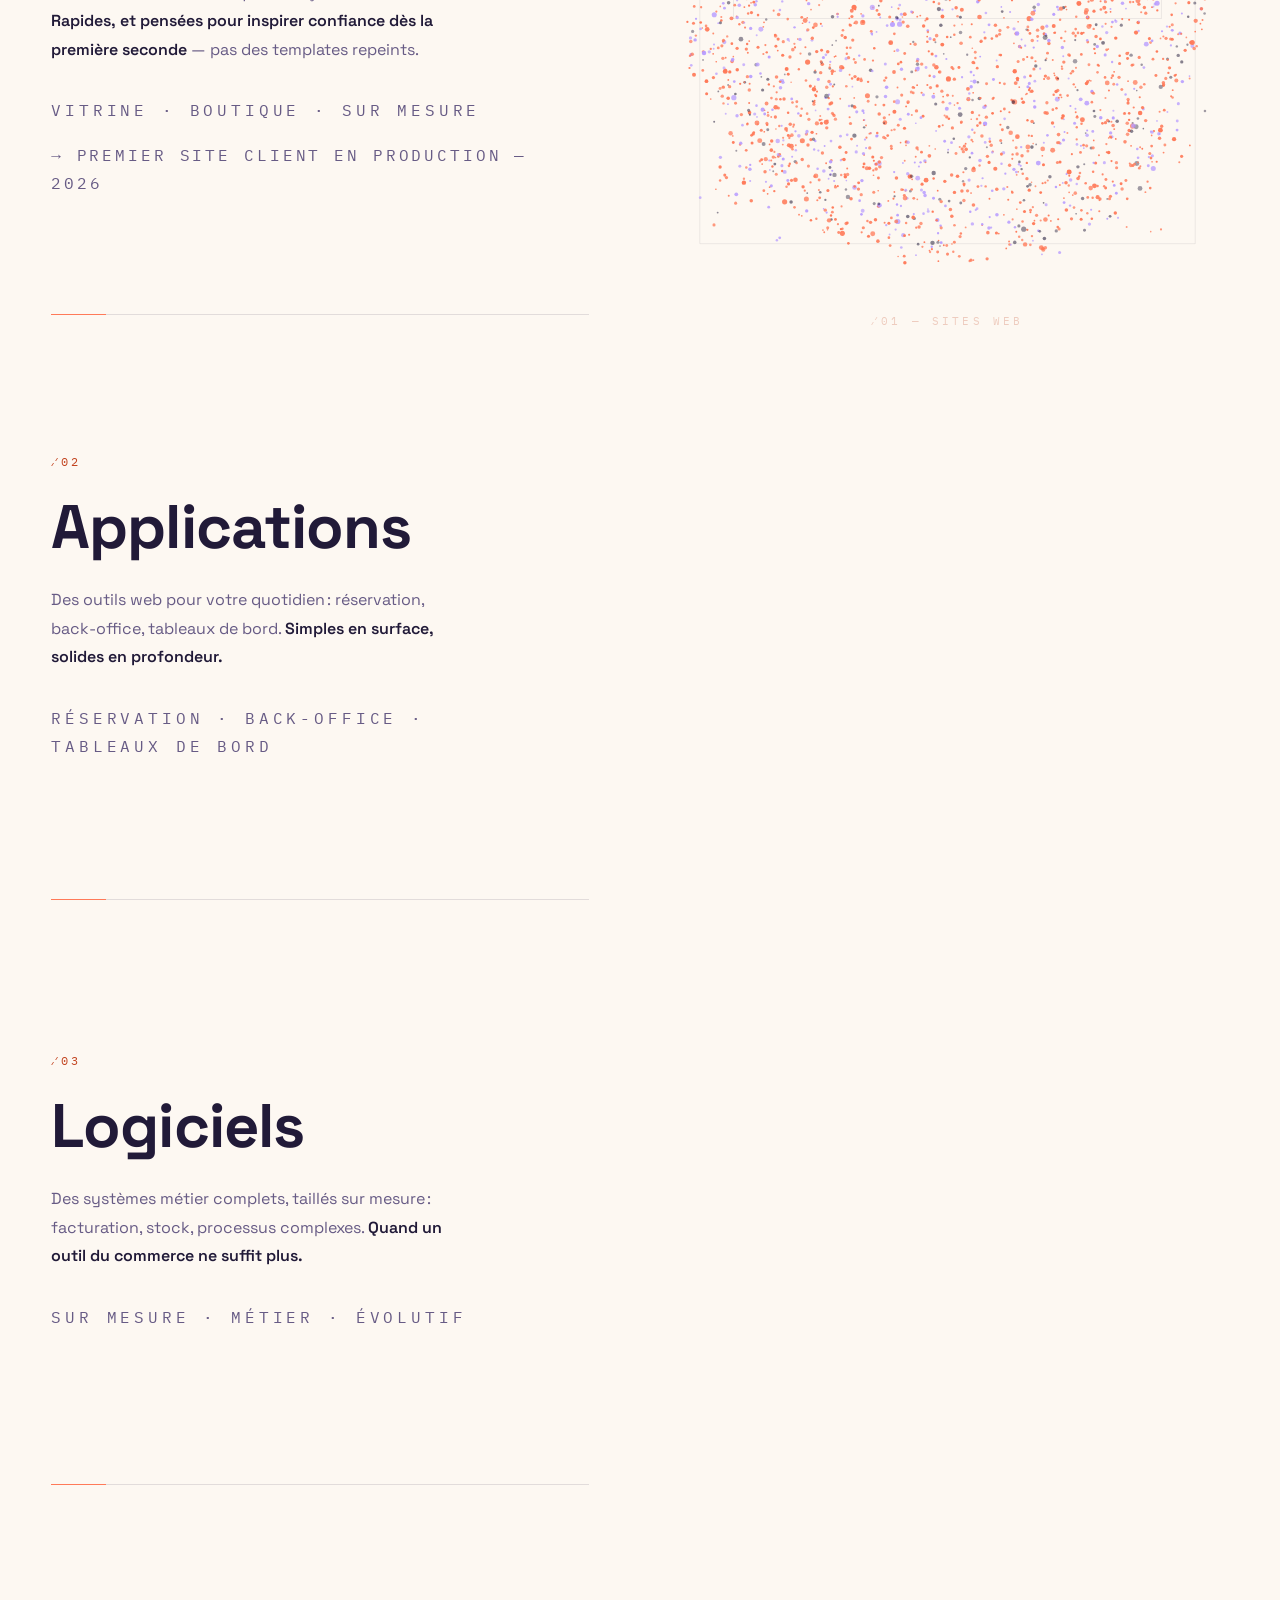
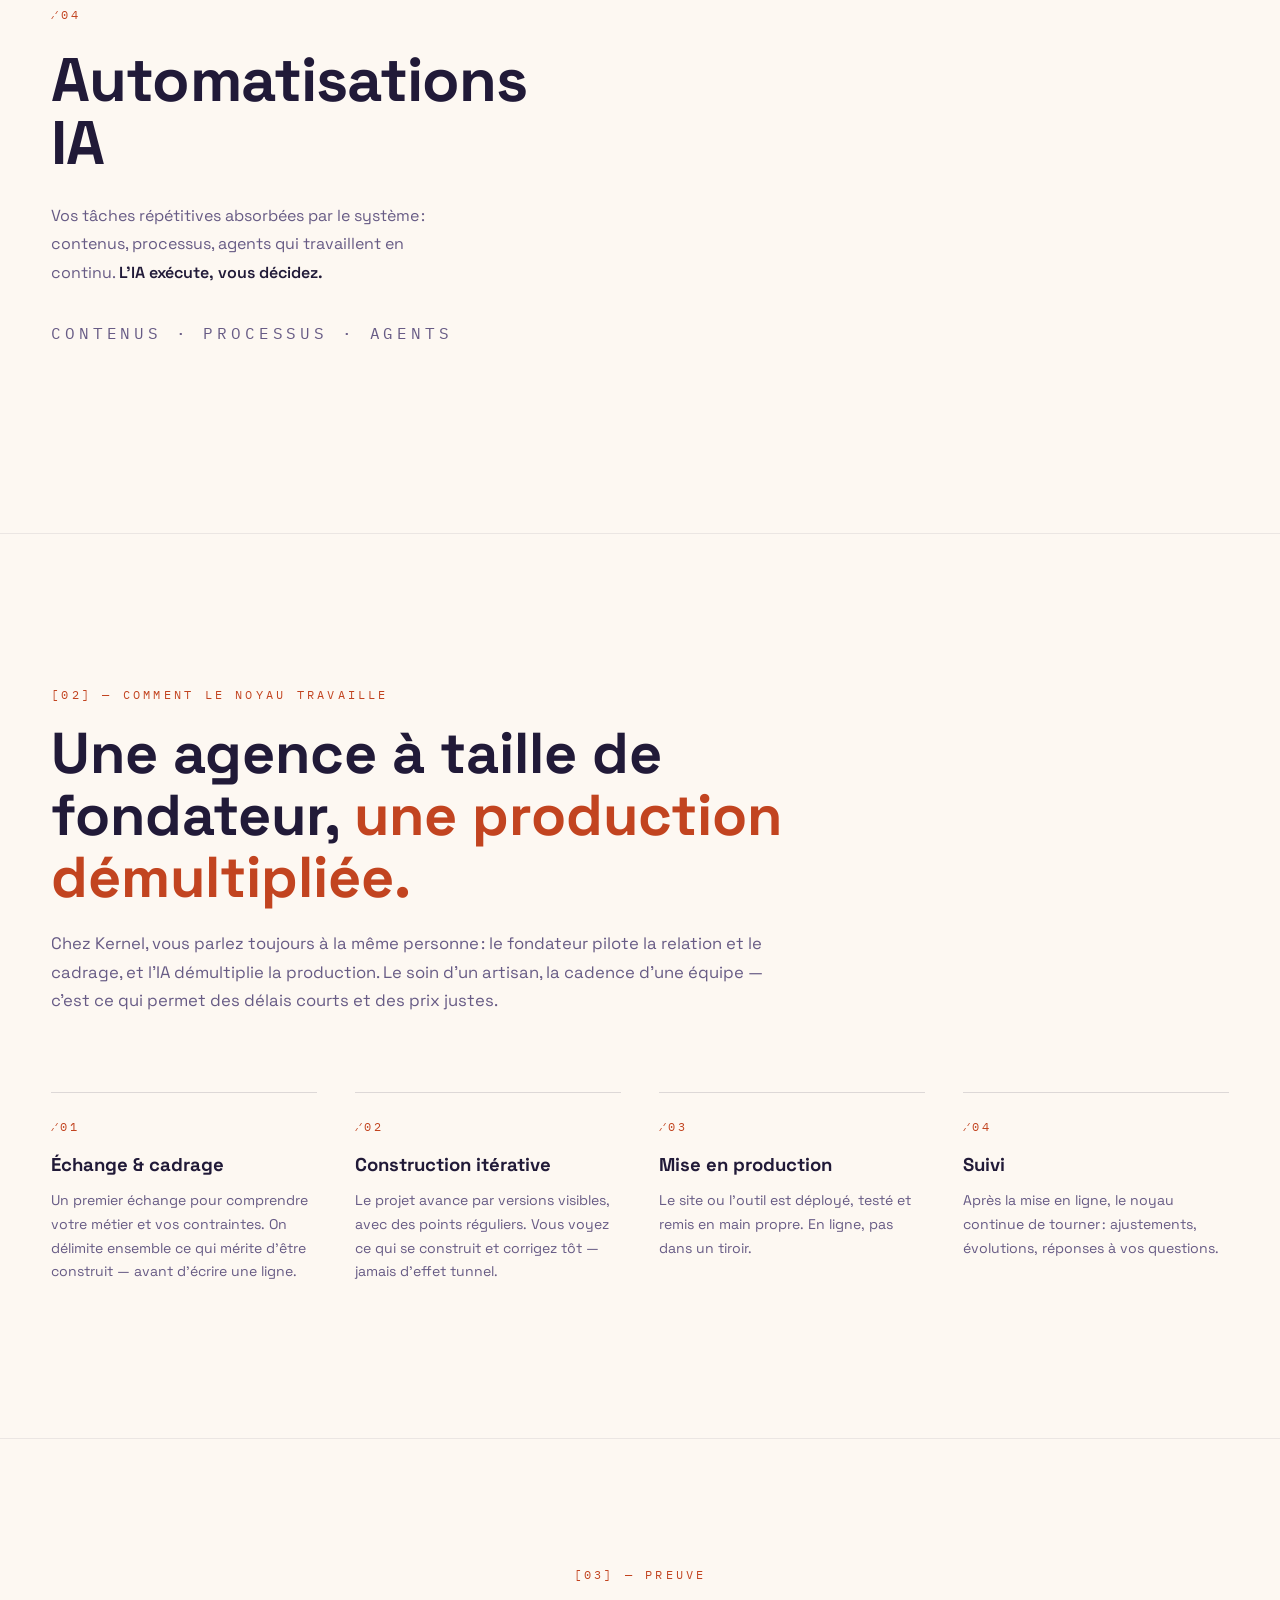
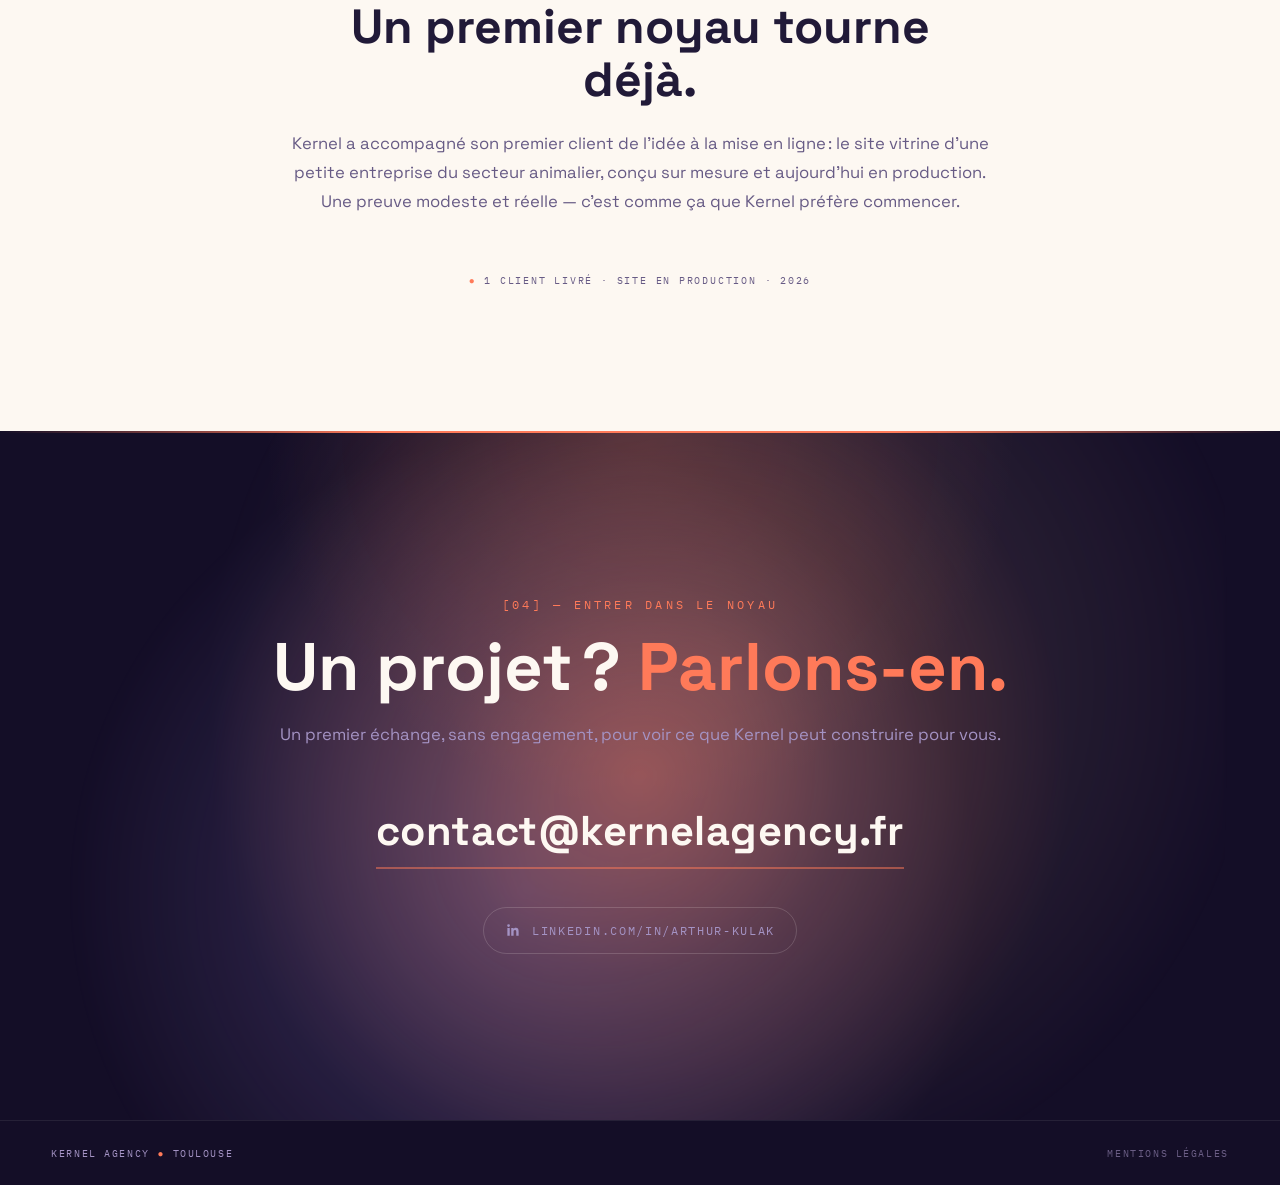
==== commit 33a77784: "Revert "Trackball à inertie sur le hero (idée d'Arthur) : chaque glissé fait défiler ET donne de l'é" ====
--- a/index.html
+++ b/index.html
@@ -18,7 +18,7 @@
 <link rel="canonical" href="https://kernelagency.fr/">
 <link rel="icon" type="image/svg+xml" href="data:image/svg+xml,%3Csvg%20xmlns='http://www.w3.org/2000/svg'%20viewBox='0%200%2064%2064'%3E%3Crect%20width='64'%20height='64'%20rx='14'%20fill='%23211A38'/%3E%3Cpath%20d='M20%2014h9v16.2L42.4%2014H53L39.2%2030.6%2054%2050H43L32.6%2036 29%2040.2V50h-9z'%20fill='%23FF7A59'/%3E%3C/svg%3E">
 <script>document.documentElement.classList.add('js');</script>
-<link rel="stylesheet" href="styles.css?v=98cfb2d4">
+<link rel="stylesheet" href="styles.css?v=5da038c4">
 </head>
 <body>
 
@@ -180,9 +180,9 @@
 
 <script defer src="vendor/three.min.js"></script>
 <script defer src="vendor/gsap.min.js"></script>
-<script defer src="hero-noyau.js?v=acfb7a7f"></script>
-<script defer src="hero-blob.js?v=4dd8b997"></script>
+<script defer src="hero-noyau.js?v=b6657af8"></script>
+<script defer src="hero-blob.js?v=9b4b2159"></script>
 <script defer src="symbols.js?v=9df140ab"></script>
-<script defer src="main.js?v=61e7269c"></script>
+<script defer src="main.js?v=e0b74125"></script>
 </body>
 </html>
--- a/styles.css
+++ b/styles.css
@@ -91,7 +91,7 @@
 .overline--dark{color:var(--bio)}
 
 /* ---------- Hero ---------- */
-.hero{position:relative;height:100vh;height:100svh;overflow:hidden}
+.hero{touch-action:pan-y pinch-zoom;position:relative;height:100vh;height:100svh;overflow:hidden}
 #gl{position:absolute;inset:0;display:block;width:100%;height:100%}
 .gl-fallback{
   position:absolute;inset:0;display:none;
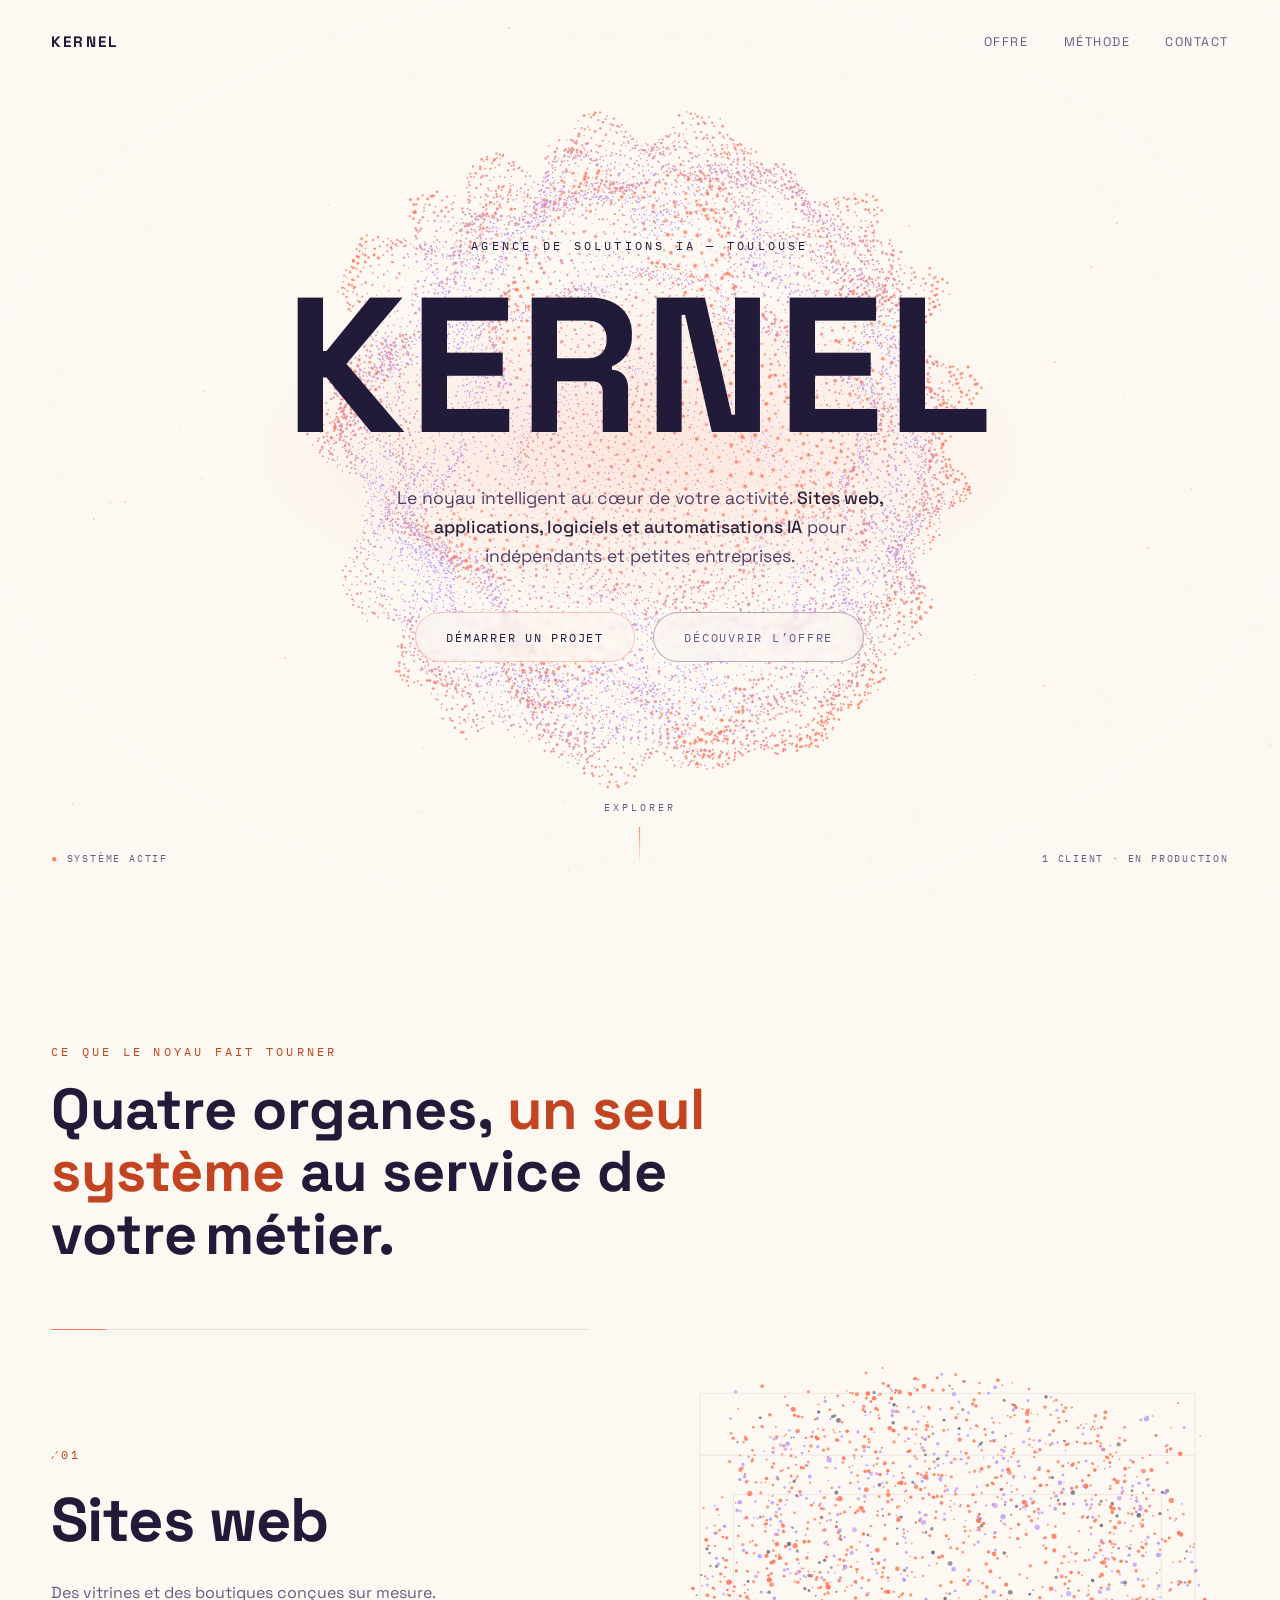
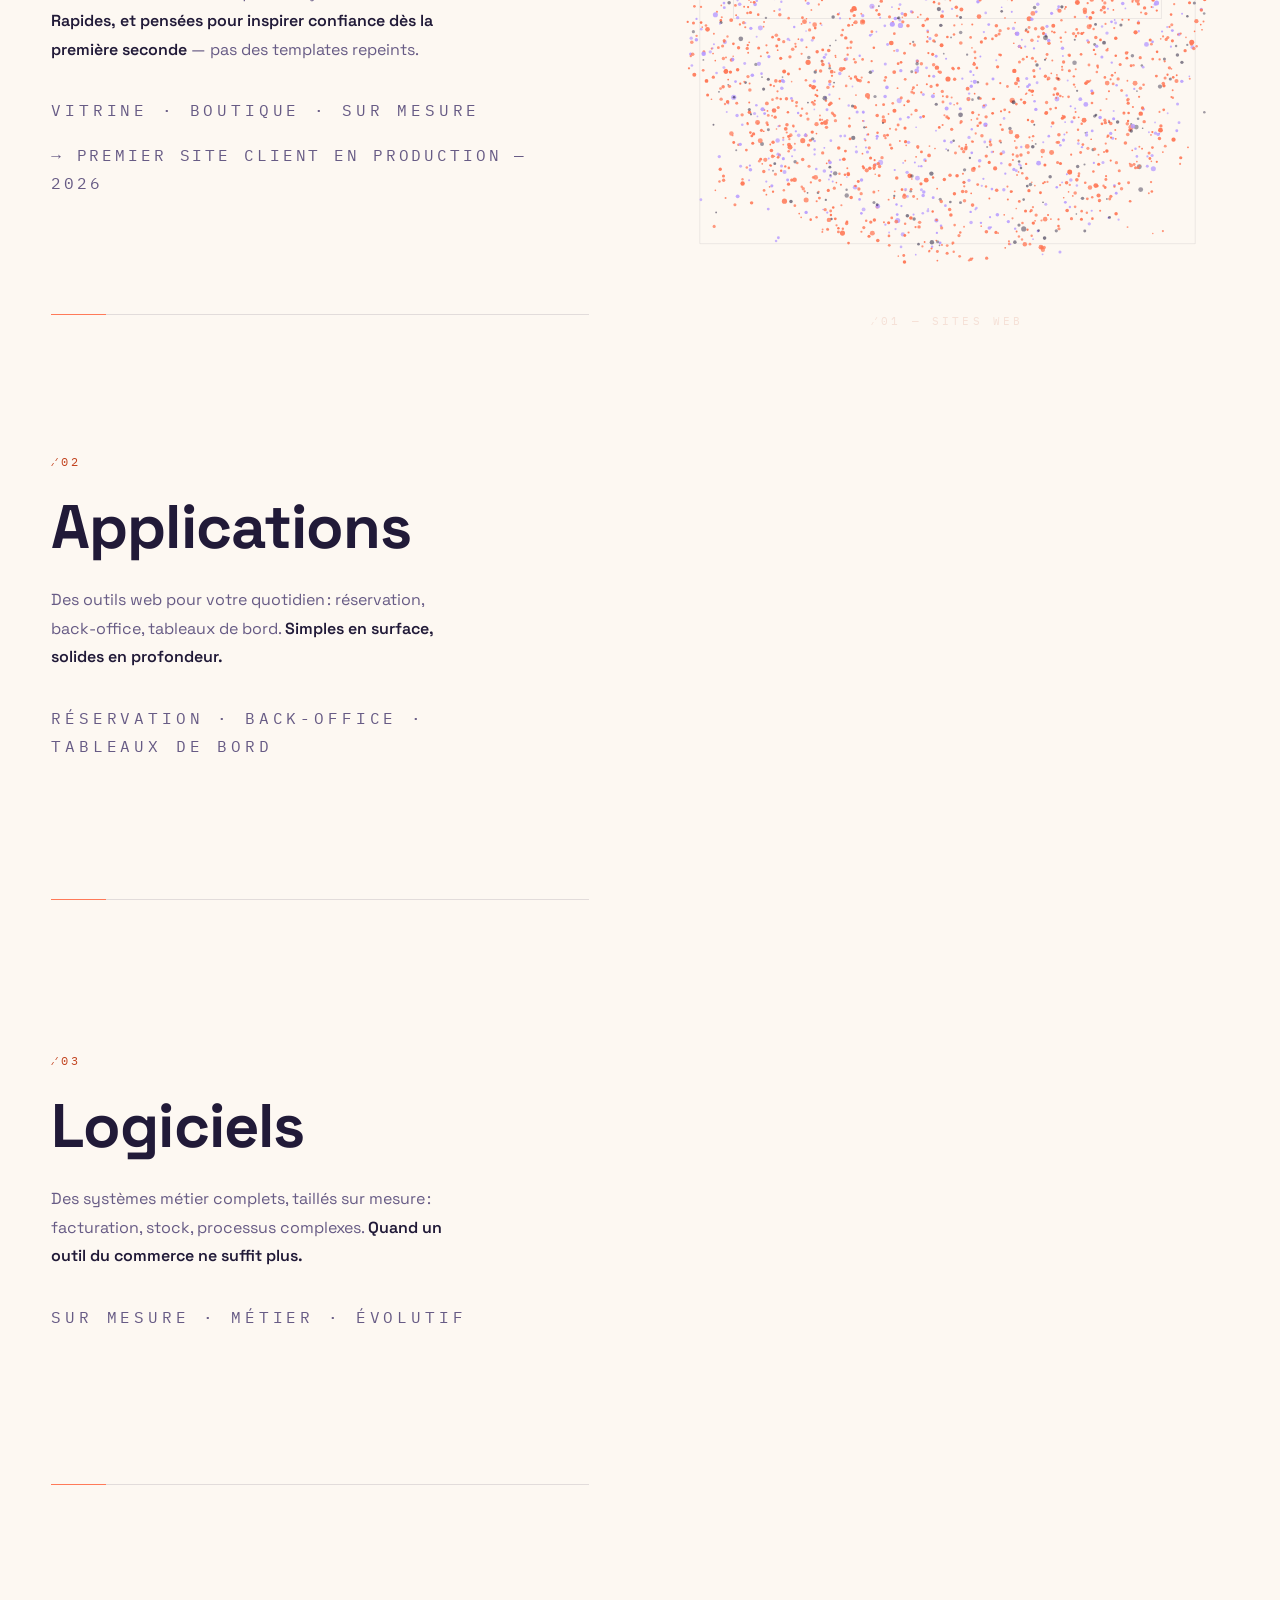
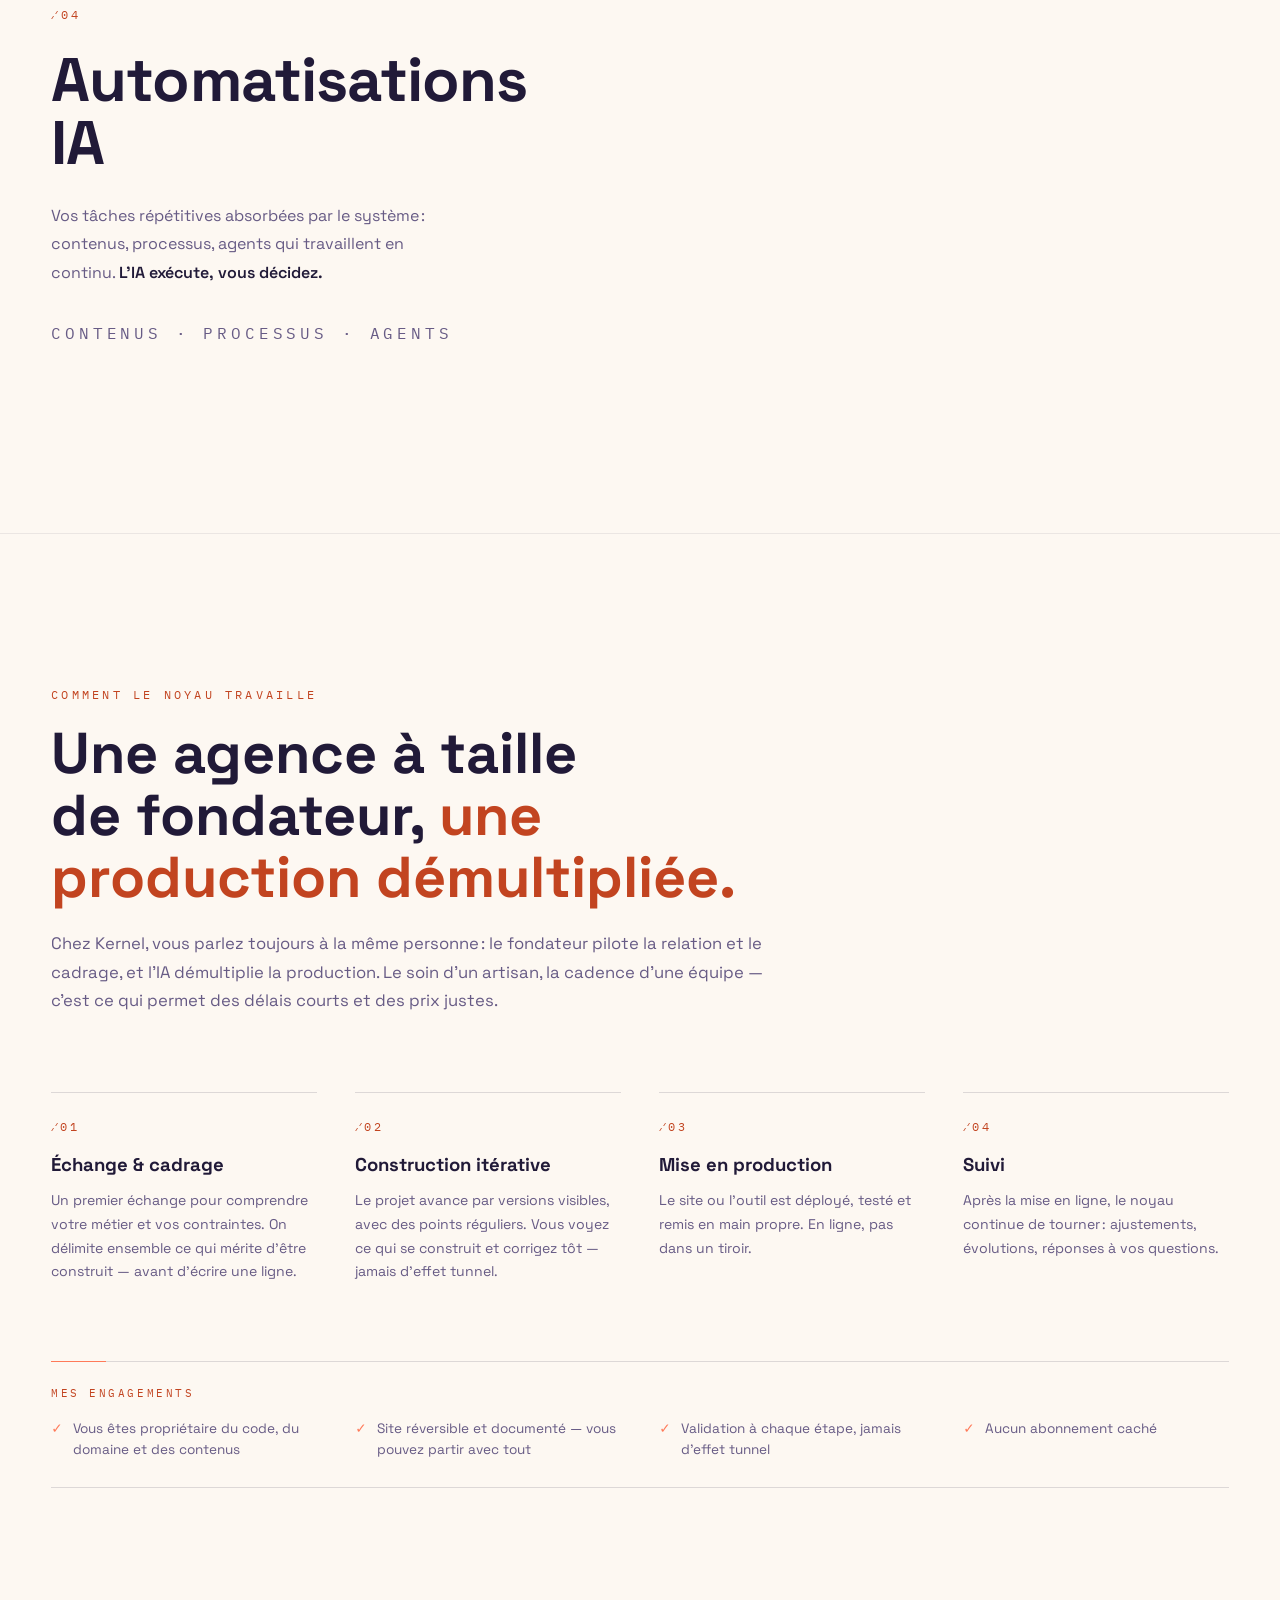
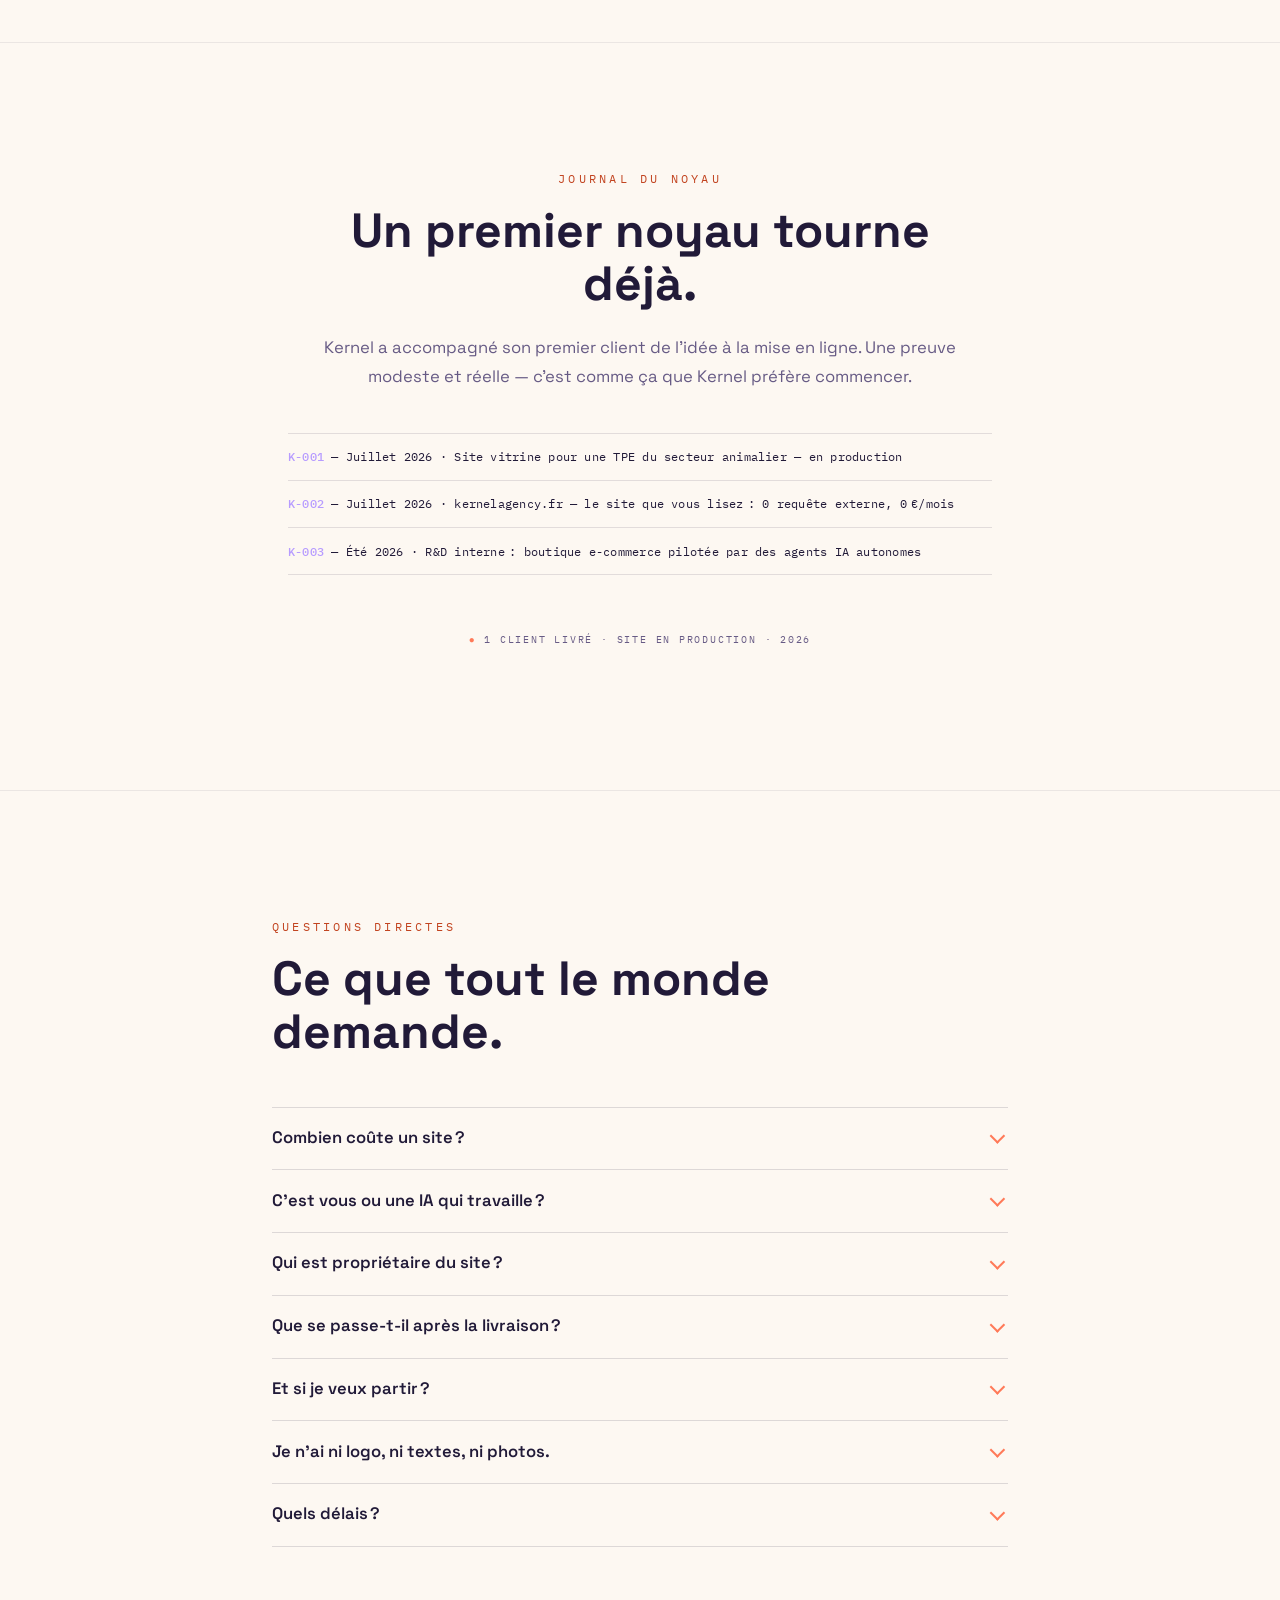
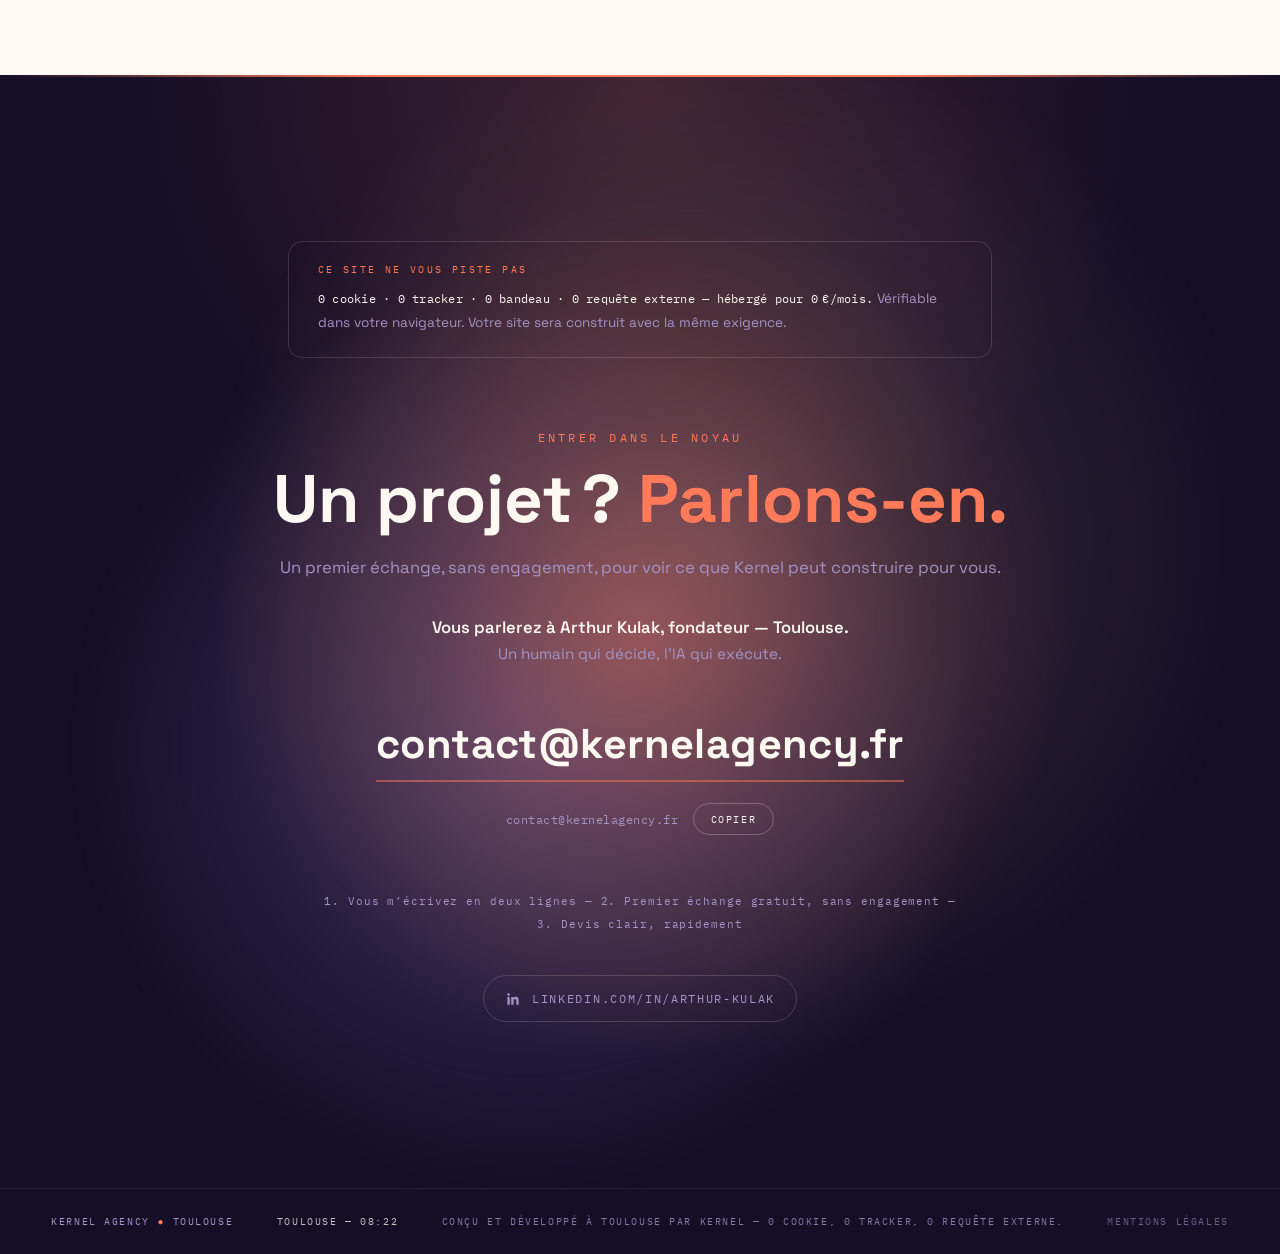
==== commit 6b6ad451: "Lots A+B de l'audit : retrait du blob, og.png à 4 organes, JSON-LD, palier tablette, rééquilibrage m" ====
--- a/index.html
+++ b/index.html
@@ -4,7 +4,7 @@
 <meta charset="UTF-8">
 <meta name="viewport" content="width=device-width, initial-scale=1.0">
 <title>Kernel Agency — Solutions IA pour indépendants et TPE — Toulouse</title>
-<meta name="description" content="Kernel Agency, Toulouse. Sites web sur mesure, applications, logiciels métier et automatisations IA pour indépendants et petites entreprises. Le fondateur pilote, l’IA démultiplie : délais courts, prix justes.">
+<meta name="description" content="Kernel Agency, Toulouse. Sites web, applications, logiciels et automatisations IA pour indépendants et TPE. Le fondateur pilote, l’IA exécute.">
 <meta property="og:type" content="website">
 <meta property="og:locale" content="fr_FR">
 <meta property="og:title" content="Kernel Agency — Le noyau intelligent au cœur de votre activité">
@@ -17,8 +17,22 @@
 <meta name="twitter:card" content="summary_large_image">
 <link rel="canonical" href="https://kernelagency.fr/">
 <link rel="icon" type="image/svg+xml" href="data:image/svg+xml,%3Csvg%20xmlns='http://www.w3.org/2000/svg'%20viewBox='0%200%2064%2064'%3E%3Crect%20width='64'%20height='64'%20rx='14'%20fill='%23211A38'/%3E%3Cpath%20d='M20%2014h9v16.2L42.4%2014H53L39.2%2030.6%2054%2050H43L32.6%2036 29%2040.2V50h-9z'%20fill='%23FF7A59'/%3E%3C/svg%3E">
+<link rel="apple-touch-icon" href="apple-touch-icon.png">
+<script type="application/ld+json">
+{
+  "@context": "https://schema.org",
+  "@type": "ProfessionalService",
+  "name": "Kernel Agency",
+  "url": "https://kernelagency.fr/",
+  "email": "contact@kernelagency.fr",
+  "founder": {"@type": "Person", "name": "Arthur Kulak"},
+  "address": {"@type": "PostalAddress", "addressLocality": "Toulouse", "addressCountry": "FR"},
+  "areaServed": "France",
+  "description": "Sites web, applications, logiciels métier et automatisations IA pour indépendants et petites entreprises, à Toulouse."
+}
+</script>
 <script>document.documentElement.classList.add('js');</script>
-<link rel="stylesheet" href="styles.css?v=5da038c4">
+<link rel="stylesheet" href="styles.css?v=47f228f7">
 </head>
 <body>
 
@@ -64,8 +78,8 @@
 <!-- ================= OFFRE ================= -->
 <section class="offer" id="offre" aria-labelledby="offre-title">
   <div class="offer-head">
-    <p class="overline reveal">[01] — Ce que le noyau fait tourner</p>
-    <h2 class="offer-title reveal d1" id="offre-title">Quatre organes, <em>un seul système</em> au service de votre métier.</h2>
+    <p class="overline reveal">Ce que le noyau fait tourner</p>
+    <h2 class="offer-title reveal d1" id="offre-title">Quatre organes, <em>un seul système</em> au service de votre&#8239;métier.</h2>
   </div>
   <div class="offer-layout">
     <div class="offer-stage" aria-hidden="true">
@@ -79,26 +93,26 @@
         <span class="offer-num" aria-hidden="true">⁄01</span>
         <h3>Sites web</h3>
         <p>Des vitrines et des boutiques conçues sur mesure. <strong>Rapides, et pensées pour inspirer confiance dès la première seconde</strong> — pas des templates repeints.</p>
-        <p class="offer-tags" aria-hidden="true"><span>Vitrine</span> · <span>Boutique</span> · <span>Sur mesure</span></p>
+        <p class="offer-tags" aria-hidden="true"><span>Vitrine ·</span> <span>Boutique ·</span> <span>Sur mesure</span></p>
         <p class="offer-proof">→ premier site client en production — 2026</p>
       </article>
       <article class="offer-block reveal">
         <span class="offer-num" aria-hidden="true">⁄02</span>
         <h3>Applications</h3>
         <p>Des outils web pour votre quotidien&#8239;: réservation, back-office, tableaux de bord. <strong>Simples en surface, solides en profondeur.</strong></p>
-        <p class="offer-tags" aria-hidden="true"><span>Réservation</span> · <span>Back-office</span> · <span>Tableaux de bord</span></p>
+        <p class="offer-tags" aria-hidden="true"><span>Réservation ·</span> <span>Back-office ·</span> <span>Tableaux de bord</span></p>
       </article>
       <article class="offer-block reveal">
         <span class="offer-num" aria-hidden="true">⁄03</span>
         <h3>Logiciels</h3>
         <p>Des systèmes métier complets, taillés sur mesure&#8239;: facturation, stock, processus complexes. <strong>Quand un outil du commerce ne suffit plus.</strong></p>
-        <p class="offer-tags" aria-hidden="true"><span>Sur mesure</span> · <span>Métier</span> · <span>Évolutif</span></p>
+        <p class="offer-tags" aria-hidden="true"><span>Sur mesure ·</span> <span>Métier ·</span> <span>Évolutif</span></p>
       </article>
       <article class="offer-block reveal">
         <span class="offer-num" aria-hidden="true">⁄04</span>
         <h3>Automatisations IA</h3>
         <p>Vos tâches répétitives absorbées par le système&#8239;: contenus, processus, agents qui travaillent en continu. <strong>L’IA exécute, vous décidez.</strong></p>
-        <p class="offer-tags" aria-hidden="true"><span>Contenus</span> · <span>Processus</span> · <span>Agents</span></p>
+        <p class="offer-tags" aria-hidden="true"><span>Contenus ·</span> <span>Processus ·</span> <span>Agents</span></p>
       </article>
     </div>
   </div>
@@ -107,8 +121,8 @@
 <!-- ================= MÉTHODE ================= -->
 <section class="method" id="methode" aria-labelledby="methode-title">
   <div class="method-head">
-    <p class="overline reveal">[02] — Comment le noyau travaille</p>
-    <h2 class="method-title reveal d1" id="methode-title">Une agence à taille de fondateur, <em>une production démultipliée.</em></h2>
+    <p class="overline reveal">Comment le noyau travaille</p>
+    <h2 class="method-title reveal d1" id="methode-title">Une agence à taille de&nbsp;fondateur, <em>une production démultipliée.</em></h2>
     <p class="method-lead reveal d2">
       Chez Kernel, vous parlez toujours à la même personne&#8239;: le fondateur pilote la relation
       et le cadrage, et l’IA démultiplie la production. Le soin d’un artisan,
@@ -137,20 +151,70 @@
       <p>Après la mise en ligne, le noyau continue de tourner&#8239;: ajustements, évolutions, réponses à vos questions.</p>
     </li>
   </ol>
-</section>
-
-<!-- ================= PREUVE ================= -->
+  <div class="commitments reveal">
+    <p class="commitments-label">Mes engagements</p>
+    <ul class="commitments-list">
+      <li>Vous êtes propriétaire du code, du domaine et des contenus</li>
+      <li>Site réversible et documenté — vous pouvez partir avec tout</li>
+      <li>Validation à chaque étape, jamais d’effet tunnel</li>
+      <li>Aucun abonnement caché</li>
+    </ul>
+  </div>
+</section>
+
+<!-- ================= JOURNAL ================= -->
 <section class="proof" id="preuve" aria-labelledby="preuve-title">
   <div class="proof-inner">
-    <p class="overline reveal">[03] — Preuve</p>
+    <p class="overline reveal">Journal du noyau</p>
     <h2 class="proof-title reveal d1" id="preuve-title">Un premier noyau tourne déjà.</h2>
     <p class="proof-text reveal d2">
-      Kernel a accompagné son premier client de l’idée à la mise en ligne&#8239;:
-      le site vitrine d’une petite entreprise du secteur animalier, conçu sur mesure
-      et aujourd’hui en production. Une preuve modeste et réelle —
-      c’est comme ça que Kernel préfère commencer.
+      Kernel a accompagné son premier client de l’idée à la mise en ligne.
+      Une preuve modeste et réelle — c’est comme ça que Kernel préfère commencer.
     </p>
+    <ul class="journal reveal d2">
+      <li><span class="j-num">K-001</span> — Juillet 2026 · Site vitrine pour une TPE du secteur animalier — en production</li>
+      <li><span class="j-num">K-002</span> — Juillet 2026 · kernelagency.fr — le site que vous lisez&#8239;: 0 requête externe, 0&#8239;€/mois</li>
+      <li><span class="j-num">K-003</span> — Été 2026 · R&amp;D interne&#8239;: boutique e-commerce pilotée par des agents IA autonomes</li>
+    </ul>
     <p class="proof-meta reveal d3"><span class="dot">●</span> 1 client livré · site en production · 2026</p>
+  </div>
+</section>
+
+<!-- ================= FAQ ================= -->
+<section class="faq" id="faq" aria-labelledby="faq-title">
+  <div class="faq-inner">
+    <p class="overline reveal">Questions directes</p>
+    <h2 class="faq-title reveal d1" id="faq-title">Ce que tout le monde demande.</h2>
+    <div class="faq-list reveal d2">
+      <details class="faq-item">
+        <summary data-hover>Combien coûte un site&#8239;?</summary>
+        <p>Chaque projet est chiffré sur devis — gratuit et sans engagement. Le prix dépend du périmètre&#8239;: nombre de pages, boutique ou non, outils connectés, contenus à créer. Pas d’abonnement caché&#8239;: vous payez la construction, et l’hébergement peut être gratuit — ce site tourne à 0&#8239;€/mois.</p>
+      </details>
+      <details class="faq-item">
+        <summary data-hover>C’est vous ou une IA qui travaille&#8239;?</summary>
+        <p>Les deux, et c’est le modèle assumé de Kernel&#8239;: un humain qui écoute, cadre et garantit — l’IA qui produit à une cadence d’équipe. Vous parlez toujours à la même personne.</p>
+      </details>
+      <details class="faq-item">
+        <summary data-hover>Qui est propriétaire du site&#8239;?</summary>
+        <p>Vous. Le code, le domaine, les contenus&#8239;: tout vous appartient, accès compris.</p>
+      </details>
+      <details class="faq-item">
+        <summary data-hover>Que se passe-t-il après la livraison&#8239;?</summary>
+        <p>Le site est mis en production, documenté et remis en main propre. Ensuite, le noyau continue de tourner&#8239;: ajustements, évolutions, réponses à vos questions.</p>
+      </details>
+      <details class="faq-item">
+        <summary data-hover>Et si je veux partir&#8239;?</summary>
+        <p>Vous partez avec tout. Le site est réversible et documenté, sans dépendance à Kernel.</p>
+      </details>
+      <details class="faq-item">
+        <summary data-hover>Je n’ai ni logo, ni textes, ni photos.</summary>
+        <p>Comme la plupart des clients. On construit tout ça ensemble pendant le cadrage.</p>
+      </details>
+      <details class="faq-item">
+        <summary data-hover>Quels délais&#8239;?</summary>
+        <p>Quelques semaines pour un site vitrine, selon le périmètre. Le calendrier est posé dès le devis, et vous voyez le projet avancer par versions — jamais d’effet tunnel.</p>
+      </details>
+    </div>
   </div>
 </section>
 
@@ -158,10 +222,21 @@
 <section class="contact" id="contact" aria-labelledby="contact-title">
   <div class="contact-halo" aria-hidden="true"></div>
   <div class="contact-inner">
-    <p class="overline overline--dark reveal">[04] — Entrer dans le noyau</p>
+    <div class="no-track reveal">
+      <p class="no-track-label">Ce site ne vous piste pas</p>
+      <p class="no-track-text"><span class="mono no-track-zeros">0 cookie · 0 tracker · 0 bandeau · 0 requête externe — hébergé pour 0&#8239;€/mois.</span> Vérifiable dans votre navigateur. Votre site sera construit avec la même exigence.</p>
+    </div>
+    <p class="overline overline--dark reveal">Entrer dans le noyau</p>
     <h2 class="contact-title reveal d1" id="contact-title">Un projet&#8239;? <em>Parlons-en.</em></h2>
     <p class="contact-text reveal d2">Un premier échange, sans engagement, pour voir ce que Kernel peut construire pour vous.</p>
-    <a class="contact-mail reveal d2" href="mailto:contact@kernelagency.fr" data-magnetic data-hover>contact@kernelagency.fr</a>
+    <p class="contact-who reveal d2">Vous parlerez à Arthur Kulak, fondateur — Toulouse.</p>
+    <p class="contact-who-sub reveal d2">Un humain qui décide, l’IA qui exécute.</p>
+    <a class="contact-mail reveal d2" href="mailto:contact@kernelagency.fr?subject=Projet%20%E2%80%94%20premier%20%C3%A9change&amp;body=Bonjour%20Arthur%2C%0D%0A%0D%0AMon%20activit%C3%A9%20%3A%20%0D%0AMon%20besoin%20%3A%20site%20%C2%B7%20application%20%C2%B7%20logiciel%20%C2%B7%20automatisation%0D%0AMon%20d%C3%A9lai%20%3A%20%0D%0A" data-magnetic data-hover>contact@kernelagency.fr</a>
+    <div class="contact-copy reveal d3">
+      <span class="mono contact-mail-text" id="mailText">contact@kernelagency.fr</span>
+      <button type="button" class="copy-btn" id="copyBtn" data-hover>Copier</button>
+    </div>
+    <p class="contact-steps mono reveal d3"><span>1. Vous m’écrivez en deux lignes</span> — <span>2. Premier échange gratuit, sans engagement</span> — <span>3. Devis clair, rapidement</span></p>
     <div class="contact-links reveal d3">
       <a class="contact-linkedin" href="https://linkedin.com/in/arthur-kulak" target="_blank" rel="noopener noreferrer" aria-label="Profil LinkedIn d’Arthur Kulak (nouvel onglet)" data-hover>
         <svg width="16" height="16" viewBox="0 0 24 24" fill="currentColor" aria-hidden="true"><path d="M20.45 20.45h-3.55v-5.57c0-1.33-.03-3.04-1.85-3.04-1.86 0-2.14 1.45-2.14 2.94v5.67H9.35V9h3.41v1.56h.05c.47-.9 1.63-1.85 3.36-1.85 3.6 0 4.27 2.37 4.27 5.45v6.29zM5.34 7.43a2.06 2.06 0 1 1 0-4.12 2.06 2.06 0 0 1 0 4.12zM7.12 20.45H3.56V9h3.56v11.45z"/></svg>
@@ -175,14 +250,15 @@
 
 <footer>
   <span>Kernel Agency <span class="dot">●</span> Toulouse</span>
+  <span class="footer-clock" id="footerClock" aria-hidden="true"></span>
+  <span class="footer-sign">Conçu et développé à Toulouse par Kernel — 0 cookie, 0 tracker, 0 requête externe.</span>
   <a class="footer-legal" href="mentions-legales.html" data-hover>Mentions légales</a>
 </footer>
 
 <script defer src="vendor/three.min.js"></script>
 <script defer src="vendor/gsap.min.js"></script>
-<script defer src="hero-noyau.js?v=b6657af8"></script>
-<script defer src="hero-blob.js?v=9b4b2159"></script>
-<script defer src="symbols.js?v=9df140ab"></script>
-<script defer src="main.js?v=e0b74125"></script>
+<script defer src="hero-noyau.js?v=3c78b0cc"></script>
+<script defer src="symbols.js?v=681743b5"></script>
+<script defer src="main.js?v=c997b5a5"></script>
 </body>
 </html>
--- a/styles.css
+++ b/styles.css
@@ -62,11 +62,14 @@
 a{color:inherit;text-decoration:none}
 .mono{font-family:'IBM Plex Mono',monospace}
 
-/* accessibilité : focus clavier visible partout */
-a:focus-visible,.btn:focus-visible{
-  outline:2px solid var(--bio);outline-offset:4px;border-radius:4px;
+/* accessibilité : focus clavier visible partout — corail assombri (AA)
+   sur les sections claires, corail pur dans la nuit (contact, footer) */
+a:focus-visible,.btn:focus-visible,button:focus-visible,summary:focus-visible{
+  outline:2px solid var(--bio-ink);outline-offset:4px;border-radius:4px;
 }
 .btn:focus-visible{border-radius:100px}
+.contact a:focus-visible,.contact button:focus-visible,
+footer a:focus-visible{outline-color:var(--bio)}
 
 /* ---------- Curseur ---------- */
 .cursor-dot,.cursor-ring{
@@ -160,21 +163,27 @@
   padding:0 1.5rem;
 }
 .hero-tagline strong{color:var(--bone);font-weight:500}
-/* lisibilité du texte posé sur les zones denses (blob ET noyau) */
-.hero-blob .hero-tagline,.hero-noyau .hero-tagline{
+/* lisibilité du texte posé sur la zone dense du noyau */
+.hero-noyau .hero-tagline{
   color:#453A66;
   text-shadow:0 1px 20px rgba(253,248,242,.95),0 0 8px rgba(253,248,242,.8),0 0 2px rgba(253,248,242,.9);
 }
-.hero-blob .hero-overline,.hero-noyau .hero-overline{
+.hero-noyau .hero-overline{
+  color:var(--bone);
   text-shadow:0 1px 20px rgba(253,248,242,.95),0 0 8px rgba(253,248,242,.8),0 0 2px rgba(253,248,242,.9);
 }
-.hero-noyau .hero-overline{color:var(--bone)}
-.hero-blob .btn--ghost{color:#453A66;border-color:rgba(33,26,56,.32);
-  background:rgba(253,248,242,.35)}
-.hero-blob .btn{background:rgba(253,248,242,.35);backdrop-filter:blur(3px)}
-/* hero noyau : mêmes CTA lisibles sur la zone dense du nuage */
+/* CTA lisibles sur la zone dense du nuage */
 .hero-noyau .btn{background:rgba(253,248,242,.5);backdrop-filter:blur(2px)}
 .hero-noyau .btn--ghost{border-color:rgba(33,26,56,.32)}
+/* écrans peu hauts : le nuage frôle tagline et CTA — halo crème renforcé */
+@media (max-height:800px){
+  .hero-noyau .hero-tagline,.hero-noyau .hero-overline{
+    text-shadow:0 1px 26px rgba(253,248,242,1),0 0 14px rgba(253,248,242,.95),
+      0 0 5px rgba(253,248,242,.95);
+  }
+  .hero-noyau .btn{background:rgba(253,248,242,.68)}
+  .hero-noyau .btn--ghost{background:rgba(253,248,242,.55)}
+}
 .hero-ctas{display:flex;gap:1.1rem;margin-top:2.6rem;flex-wrap:wrap;justify-content:center;padding:0 1rem}
 
 .btn{
@@ -190,11 +199,11 @@
   transform:scaleX(0);transform-origin:left;transition:transform .38s cubic-bezier(.65,0,.35,1);z-index:0}
 .btn span:not(.btn-fill){position:relative;z-index:1}
 @media(hover:hover){
-.btn:hover{color:var(--void);border-color:var(--bio);box-shadow:0 0 40px rgba(255,122,89,.35)}
+.btn:hover{color:var(--bone);border-color:var(--bio);box-shadow:0 0 40px rgba(255,122,89,.35)}
 .btn:hover .btn-fill{transform:scaleX(1)}
 }
 .btn--ghost{border-color:rgba(33,26,56,.18);color:var(--mist)}
-.btn--ghost:hover{color:var(--void);border-color:var(--bio)}
+.btn--ghost:hover{color:var(--bone);border-color:var(--bio)}
 
 .hero-scroll{
   position:absolute;bottom:2.2rem;left:50%;transform:translateX(-50%);z-index:10;
@@ -235,8 +244,11 @@
 .offer-stage-label{
   margin-top:.9rem;text-align:center;
   font-family:'IBM Plex Mono',monospace;font-size:.66rem;letter-spacing:.3em;
-  color:var(--bio-ink);text-transform:uppercase;transition:opacity .2s ease;
-}
+  color:var(--bio-ink);text-transform:uppercase;
+  /* pas de transition CSS : le JS pilote un fondu calé sur la durée du morph */
+}
+/* sans JS : pas de canvas d'offre (le flux textuel se suffit) */
+html:not(.js) .offer-stage{display:none}
 
 /* blocs de service : typographie éditoriale, filets hairline, zéro boîte */
 .offer-block{
@@ -258,7 +270,7 @@
 .offer-block p strong{color:var(--bone);font-weight:600}
 .offer-tags{
   margin-top:2rem;font-family:'IBM Plex Mono',monospace;font-size:.66rem;
-  letter-spacing:.24em;text-transform:uppercase;color:var(--mist-soft);
+  letter-spacing:.24em;text-transform:uppercase;color:var(--mist);
 }
 .offer-block .offer-tags,.offer-block .offer-proof{max-width:none}   /* pas la contrainte 42ch du corps */
 .offer-tags span{white-space:nowrap}   /* jamais de césure dans un tag */
@@ -267,19 +279,33 @@
   letter-spacing:.18em;text-transform:uppercase;color:var(--bio-ink);
 }
 
-/* mobile : le noyau devient un bandeau sticky opaque au-dessus du flux */
+/* mobile : le noyau devient un bandeau sticky opaque au-dessus du flux —
+   paddings réduits, bandeau total ~30 % du viewport */
 @media(max-width:860px){
   .offer-layout{display:block}
   .offer-stage{
     position:sticky;top:0;z-index:6;background:var(--void);
     margin:0 calc(-1*clamp(1.5rem,4vw,3.5rem));
-    padding:.7rem clamp(1.5rem,4vw,3.5rem) .55rem;
+    padding:.5rem clamp(1.5rem,4vw,3.5rem) .4rem;
     border-bottom:1px solid rgba(33,26,56,.10);
   }
   .offer-stage-sticky{position:static;padding:0}
-  #offerCanvas{aspect-ratio:auto;height:21vh}
+  #offerCanvas{aspect-ratio:auto;height:min(28vh,240px)}
   .offer-stage-label{display:none}
-  .offer-block{min-height:52vh;justify-content:flex-start;padding:2.2rem 0 1.8rem}
+  .offer-block{min-height:min(52vh,340px);justify-content:flex-start;padding:2.2rem 0 1.8rem}
+}
+/* palier tablette : colonne de lecture large, bandeau plafonné */
+@media(max-width:860px) and (min-width:600px){
+  .offer-stage{padding:.7rem clamp(1.5rem,4vw,3.5rem) .55rem}
+  #offerCanvas{height:min(21vh,150px)}
+  .offer-block{min-height:min(52vh,26rem)}
+  .offer-block p{max-width:54ch}
+}
+/* très grands écrans : rythme vertical resserré (moins de vide à 1920) */
+@media(min-width:1600px){
+  .offer-block{min-height:min(65vh,34rem);padding:2.5rem 0}
+  .offer{padding-bottom:2.5rem}
+  .method{padding-top:7rem}
 }
 
 /* ---------- Méthode ---------- */
@@ -306,6 +332,29 @@
   letter-spacing:.2em;display:block;margin-bottom:1.2rem}
 .method-step h3{font-size:1.16rem;font-weight:700;margin-bottom:.8rem}
 .method-step p{font-size:.88rem;line-height:1.7;color:var(--mist)}
+
+/* engagements : bande fine en clôture de méthode */
+.commitments{
+  margin-top:clamp(3rem,6vw,5rem);position:relative;
+  border-top:1px solid rgba(33,26,56,.14);border-bottom:1px solid rgba(33,26,56,.14);
+  padding:1.5rem 0 1.7rem;
+}
+.commitments::before{content:'';position:absolute;top:-1px;left:0;width:3.4rem;height:1px;
+  background:var(--bio)}
+.commitments-label{
+  font-family:'IBM Plex Mono',monospace;font-size:.66rem;letter-spacing:.24em;
+  color:var(--bio-ink);text-transform:uppercase;margin-bottom:1.1rem;
+}
+.commitments-list{list-style:none;display:grid;grid-template-columns:repeat(4,1fr);
+  gap:1rem clamp(1.4rem,3vw,2.4rem)}
+@media(max-width:1000px){.commitments-list{grid-template-columns:repeat(2,1fr)}}
+@media(max-width:560px){.commitments-list{grid-template-columns:1fr}}
+.commitments-list li{
+  position:relative;padding-left:1.35rem;
+  font-size:.85rem;line-height:1.55;color:var(--mist);
+}
+.commitments-list li::before{content:'✓';position:absolute;left:0;top:0;
+  color:var(--bio);font-weight:700}
 
 /* ---------- Preuve ---------- */
 .proof{position:relative;border-top:1px solid rgba(33,26,56,.08);
@@ -316,6 +365,43 @@
 .proof-meta{margin-top:2.2rem;font-family:'IBM Plex Mono',monospace;font-size:.62rem;
   letter-spacing:.18em;color:var(--mist);text-transform:uppercase}
 @media(max-width:480px){.proof-meta{font-size:.6rem;letter-spacing:.12em}}
+
+/* journal du noyau : lignes datées en mono, numéro lilas */
+.journal{
+  list-style:none;margin-top:2.6rem;text-align:left;
+  border-top:1px solid rgba(33,26,56,.12);
+}
+.journal li{
+  font-family:'IBM Plex Mono',monospace;font-size:.72rem;line-height:1.65;
+  letter-spacing:.02em;color:var(--bone);
+  padding:.85rem 0;border-bottom:1px solid rgba(33,26,56,.12);
+}
+.journal .j-num{color:var(--lilas);font-weight:500}
+
+/* ---------- FAQ — questions directes ---------- */
+.faq{position:relative;border-top:1px solid rgba(33,26,56,.08);
+  padding:clamp(5rem,10vw,8rem) clamp(1.5rem,4vw,3.5rem)}
+.faq-inner{max-width:46rem;margin:0 auto}
+.faq-title{font-size:clamp(1.7rem,4.4vw,3rem);font-weight:700;line-height:1.1}
+.faq-list{margin-top:clamp(2rem,4vw,3rem);border-bottom:1px solid rgba(33,26,56,.14)}
+.faq-item{border-top:1px solid rgba(33,26,56,.14)}
+.faq-item summary{
+  list-style:none;cursor:pointer;position:relative;
+  padding:1.15rem 2.2rem 1.15rem 0;
+  font-weight:600;font-size:clamp(.95rem,1.3vw,1.05rem);line-height:1.5;
+  transition:color .25s;
+}
+.faq-item summary::-webkit-details-marker{display:none}
+.faq-item summary::after{
+  content:'';position:absolute;right:.35rem;top:50%;
+  width:.55rem;height:.55rem;
+  border-right:2px solid var(--bio);border-bottom:2px solid var(--bio);
+  transform:translateY(-70%) rotate(45deg);
+  transition:transform .3s ease;
+}
+.faq-item[open] summary::after{transform:translateY(-30%) rotate(-135deg)}
+.faq-item summary:hover{color:var(--bio-ink)}
+.faq-item p{padding:0 0 1.4rem;font-size:.92rem;line-height:1.75;color:var(--mist);max-width:60ch}
 
 /* ---------- Contact — nuit violette ---------- */
 .contact{
@@ -376,6 +462,55 @@
 .contact ::selection{background:var(--bio);color:var(--night)}
 .contact a:focus-visible{outline-color:var(--bio)}
 
+/* qui répond : deux lignes au-dessus de l'email */
+.contact-who{margin-top:2.2rem;font-size:clamp(.95rem,1.3vw,1.08rem);
+  color:var(--night-text);font-weight:600}
+.contact-who-sub{margin-top:.35rem;font-size:clamp(.85rem,1.2vw,.95rem);
+  color:var(--night-mist)}
+
+/* adresse sélectionnable + bouton copier */
+.contact-copy{
+  margin-top:1.3rem;display:flex;align-items:center;justify-content:center;
+  gap:.9rem;flex-wrap:wrap;
+}
+.contact-mail-text{
+  font-size:.78rem;letter-spacing:.04em;color:var(--night-mist);
+  user-select:all;-webkit-user-select:all;
+}
+.copy-btn{
+  font-family:'IBM Plex Mono',monospace;font-size:.62rem;letter-spacing:.16em;
+  text-transform:uppercase;color:var(--night-text);
+  background:none;border:1px solid rgba(253,248,242,.25);border-radius:100px;
+  padding:.55rem 1.05rem;cursor:pointer;
+  transition:color .25s,border-color .25s,box-shadow .25s;
+}
+html.js .copy-btn{cursor:none}
+.copy-btn:hover{color:var(--bio);border-color:var(--bio);
+  box-shadow:0 0 24px rgba(255,122,89,.2)}
+.copy-btn.is-done{color:var(--bio);border-color:var(--bio)}
+
+/* les trois étapes, en mono */
+.contact-steps{
+  margin-top:clamp(2.4rem,5vw,3.4rem);
+  font-size:.7rem;letter-spacing:.08em;line-height:2.1;
+  color:var(--night-mist);
+}
+.contact-steps span{white-space:nowrap}
+
+/* transparence : ce site ne vous piste pas */
+.no-track{
+  margin:0 auto clamp(3rem,6vw,4.5rem);max-width:44rem;
+  border:1px solid rgba(253,248,242,.14);border-radius:14px;
+  padding:1.3rem clamp(1.2rem,3vw,1.8rem) 1.4rem;
+  text-align:left;
+}
+.no-track-label{
+  font-family:'IBM Plex Mono',monospace;font-size:.62rem;letter-spacing:.24em;
+  color:var(--bio);text-transform:uppercase;margin-bottom:.7rem;
+}
+.no-track-text{font-size:.85rem;line-height:1.75;color:var(--night-mist)}
+.no-track-zeros{color:var(--night-text);font-size:.78rem;letter-spacing:.02em}
+
 /* ---------- Footer ---------- */
 footer{
   display:flex;justify-content:space-between;gap:1rem;flex-wrap:wrap;
@@ -389,6 +524,11 @@
   /* cible tactile >=24px (WCAG 2.5.8) sans changer le rendu */
   padding:.8rem .4rem;margin:-.8rem -.4rem}
 a.footer-legal:hover{opacity:1}
+.footer-clock{color:var(--night-text);opacity:.75}
+.footer-clock:empty{display:none}   /* sans JS : pas d'horloge, pas de trou */
+.footer-sign{opacity:.8}
+/* mobile : jamais sous 11px */
+@media(max-width:700px){footer{font-size:.6875rem;letter-spacing:.1em}}
 
 /* ---------- Symboles génératifs (l'univers du noyau hors hero) ---------- */
 .contact-nuee{position:absolute;inset:0;pointer-events:none;z-index:1}
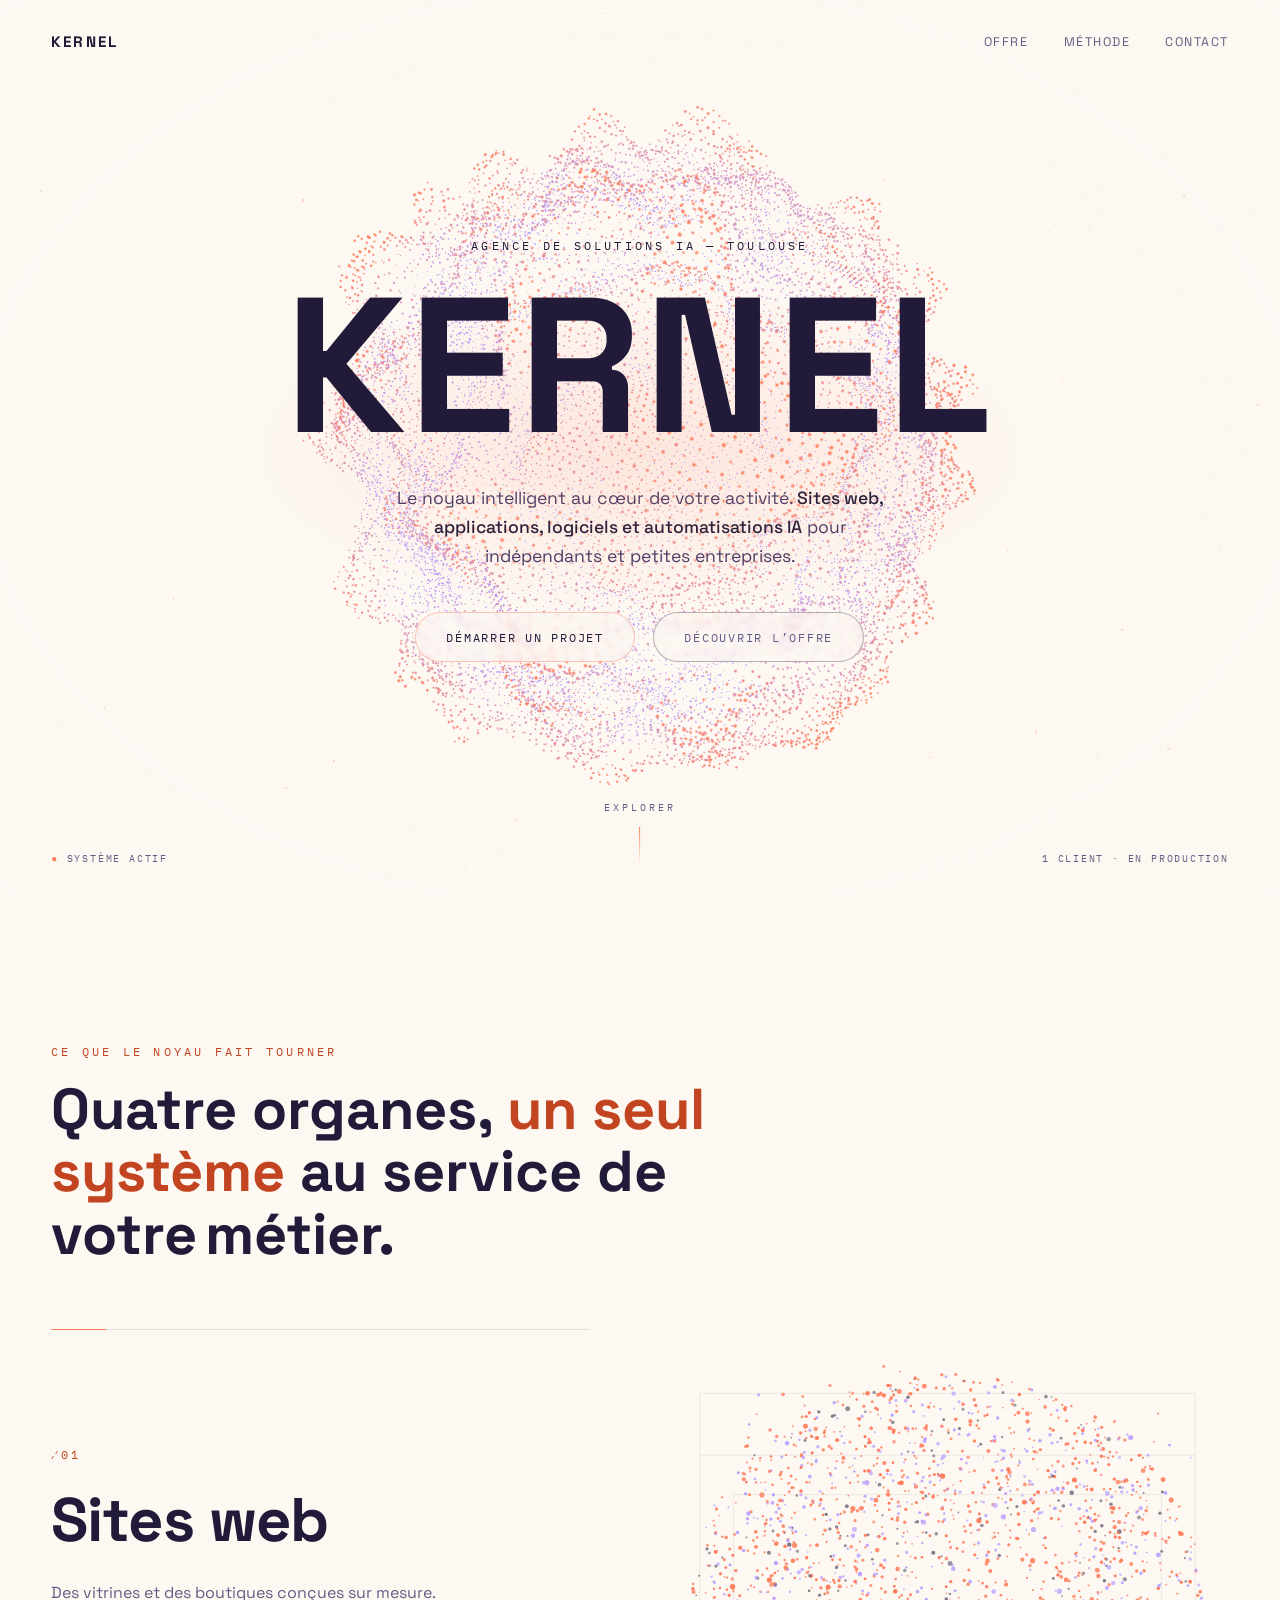
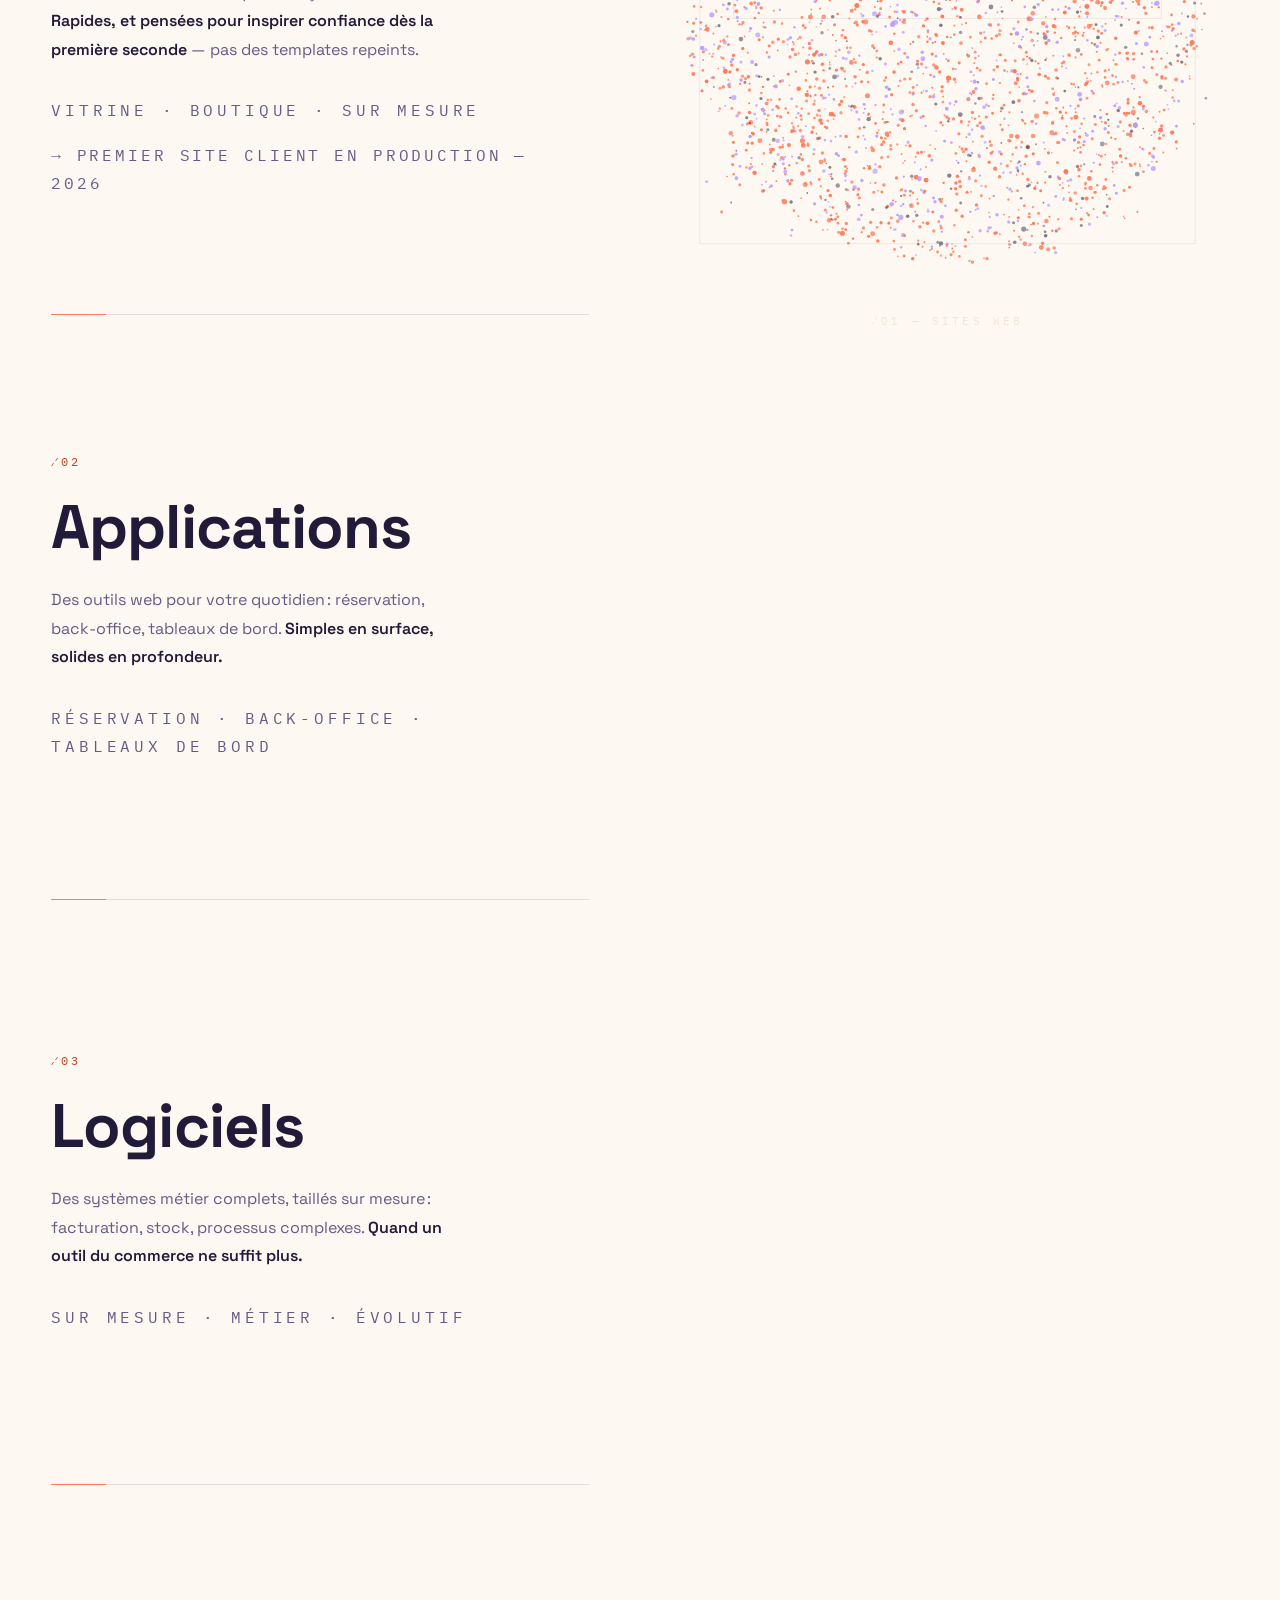
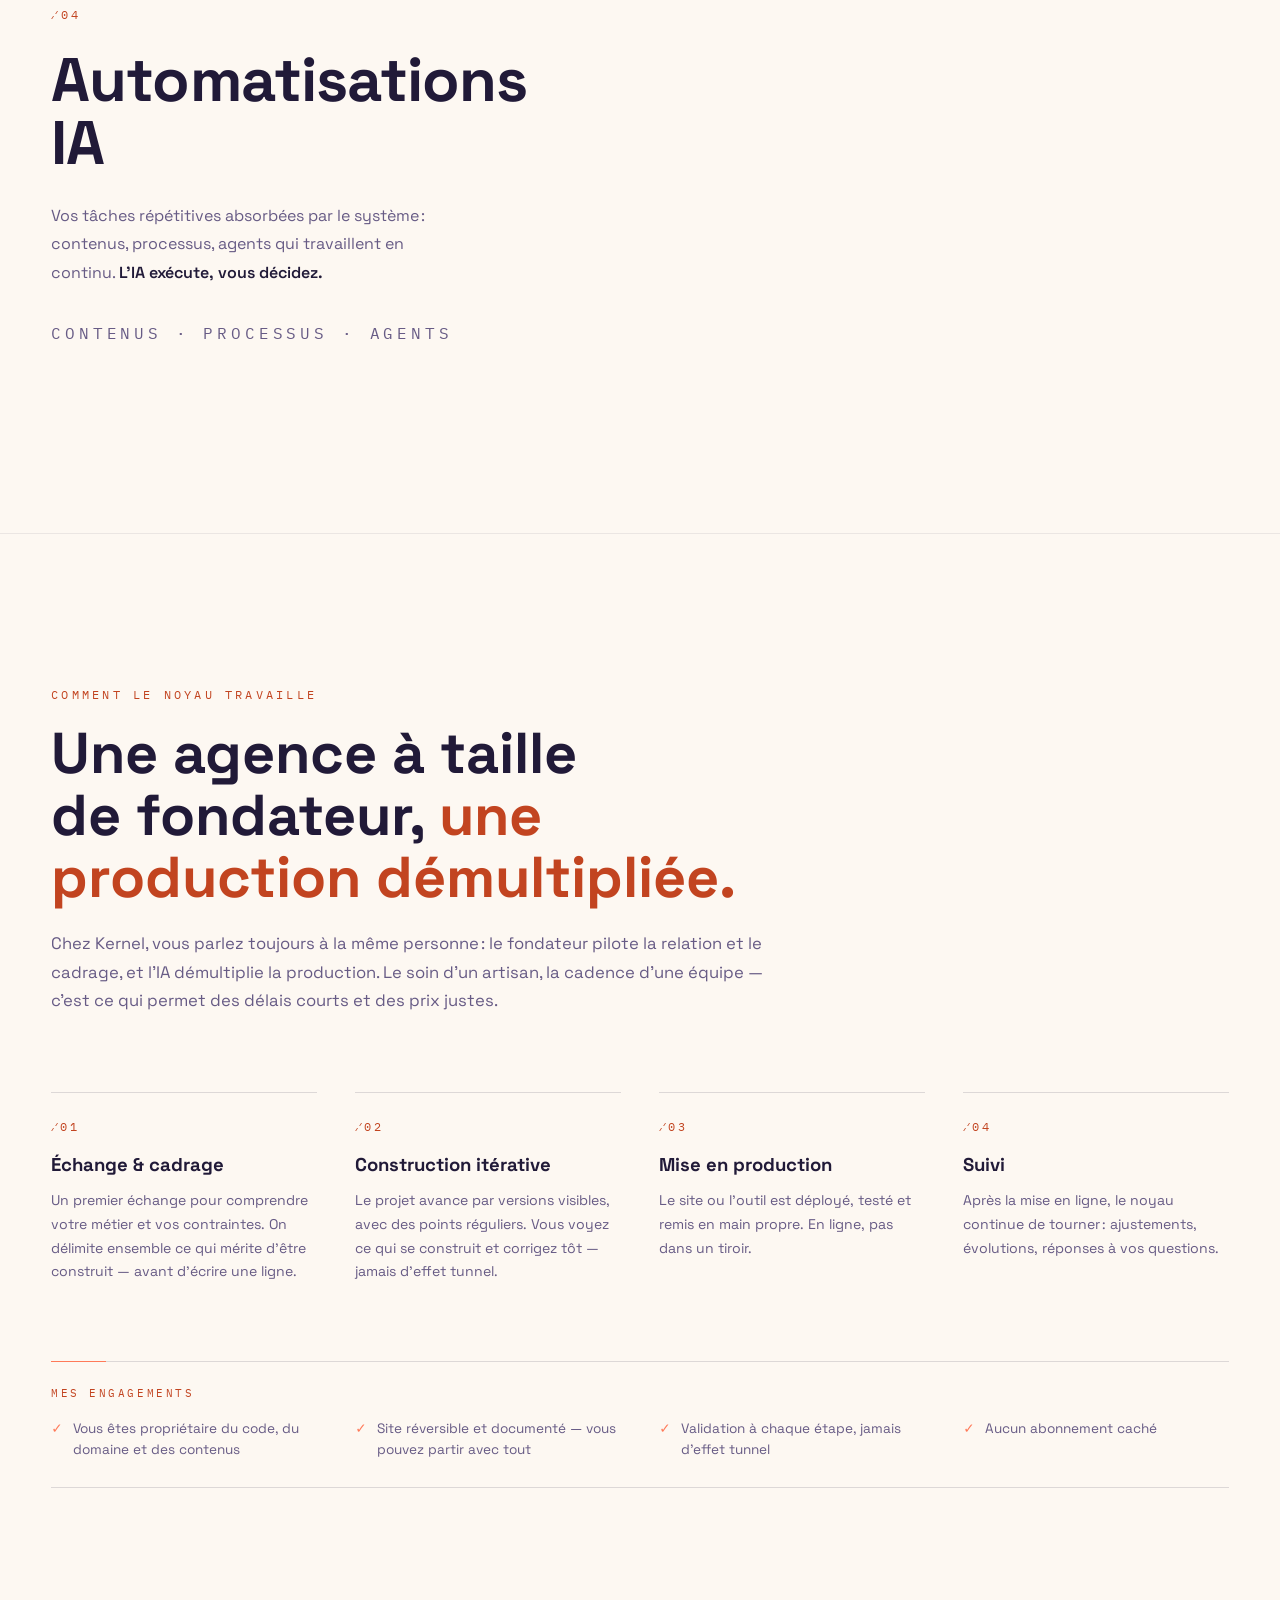
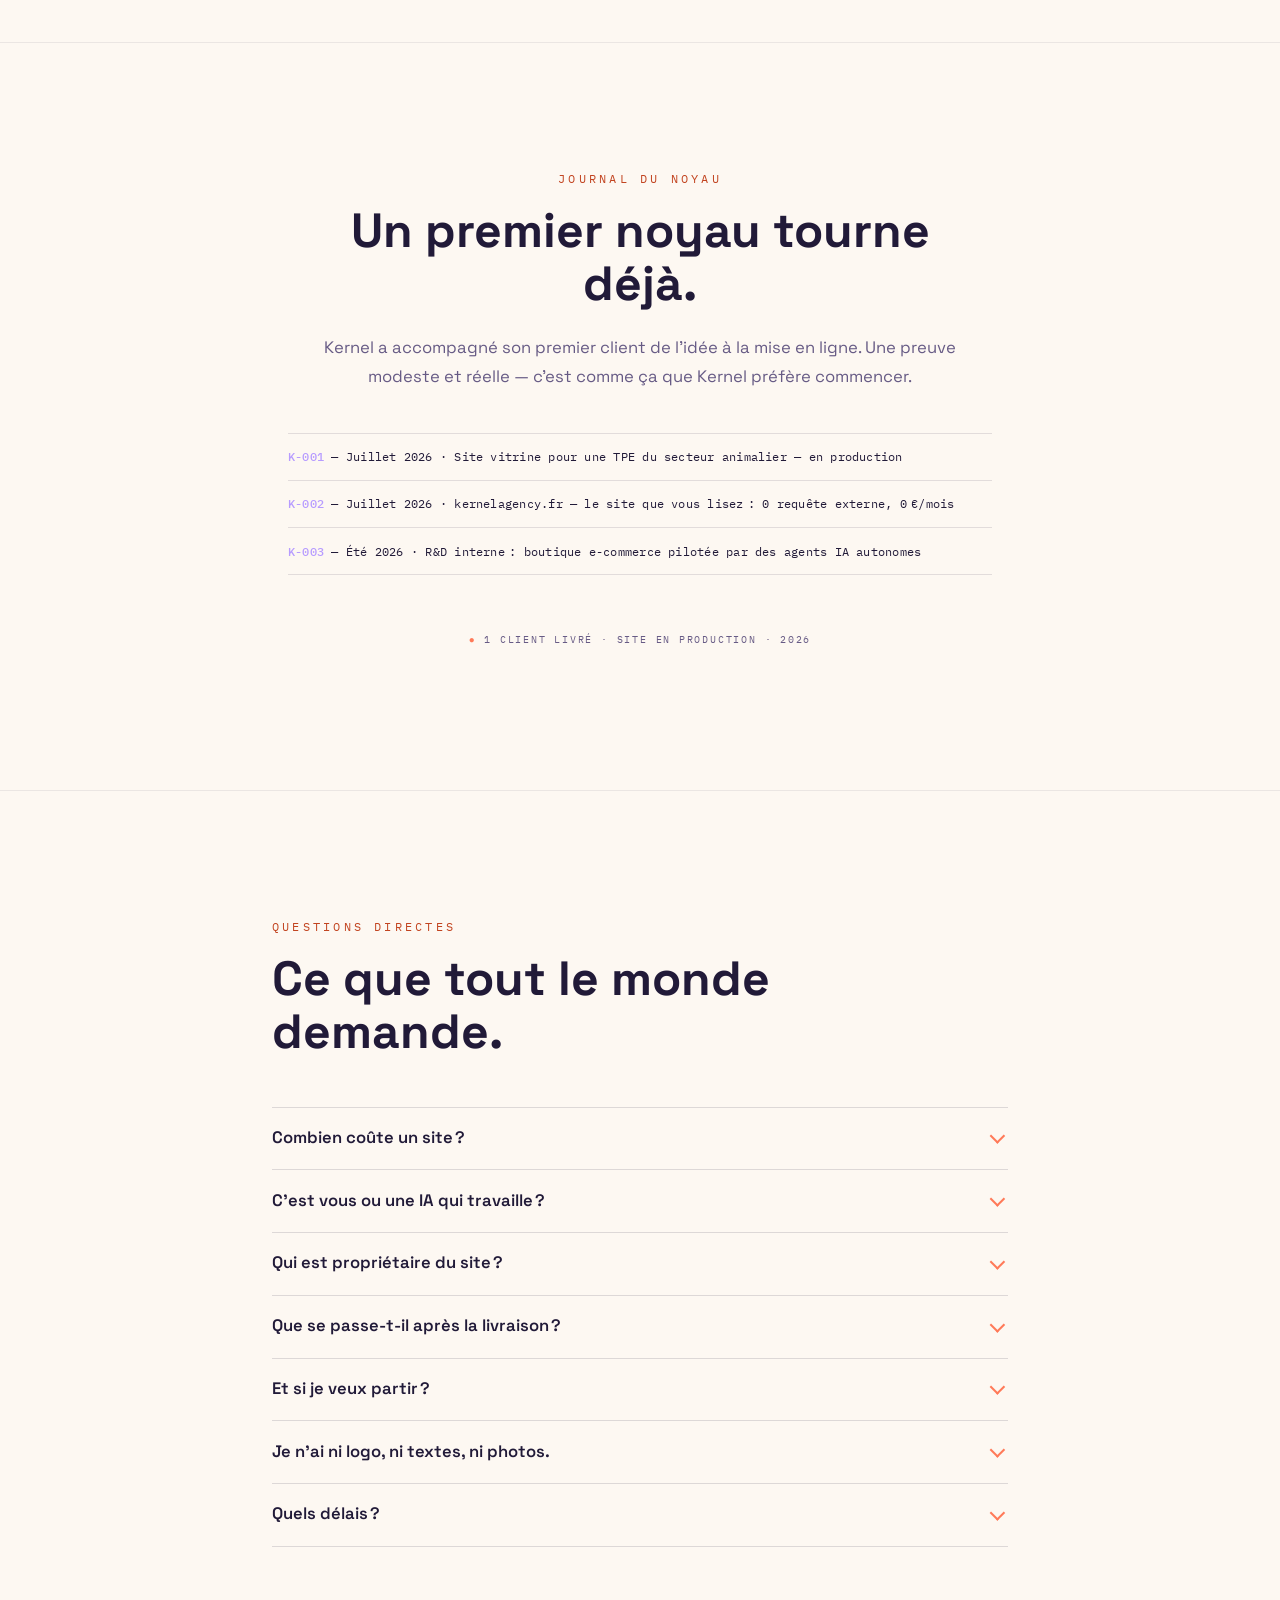
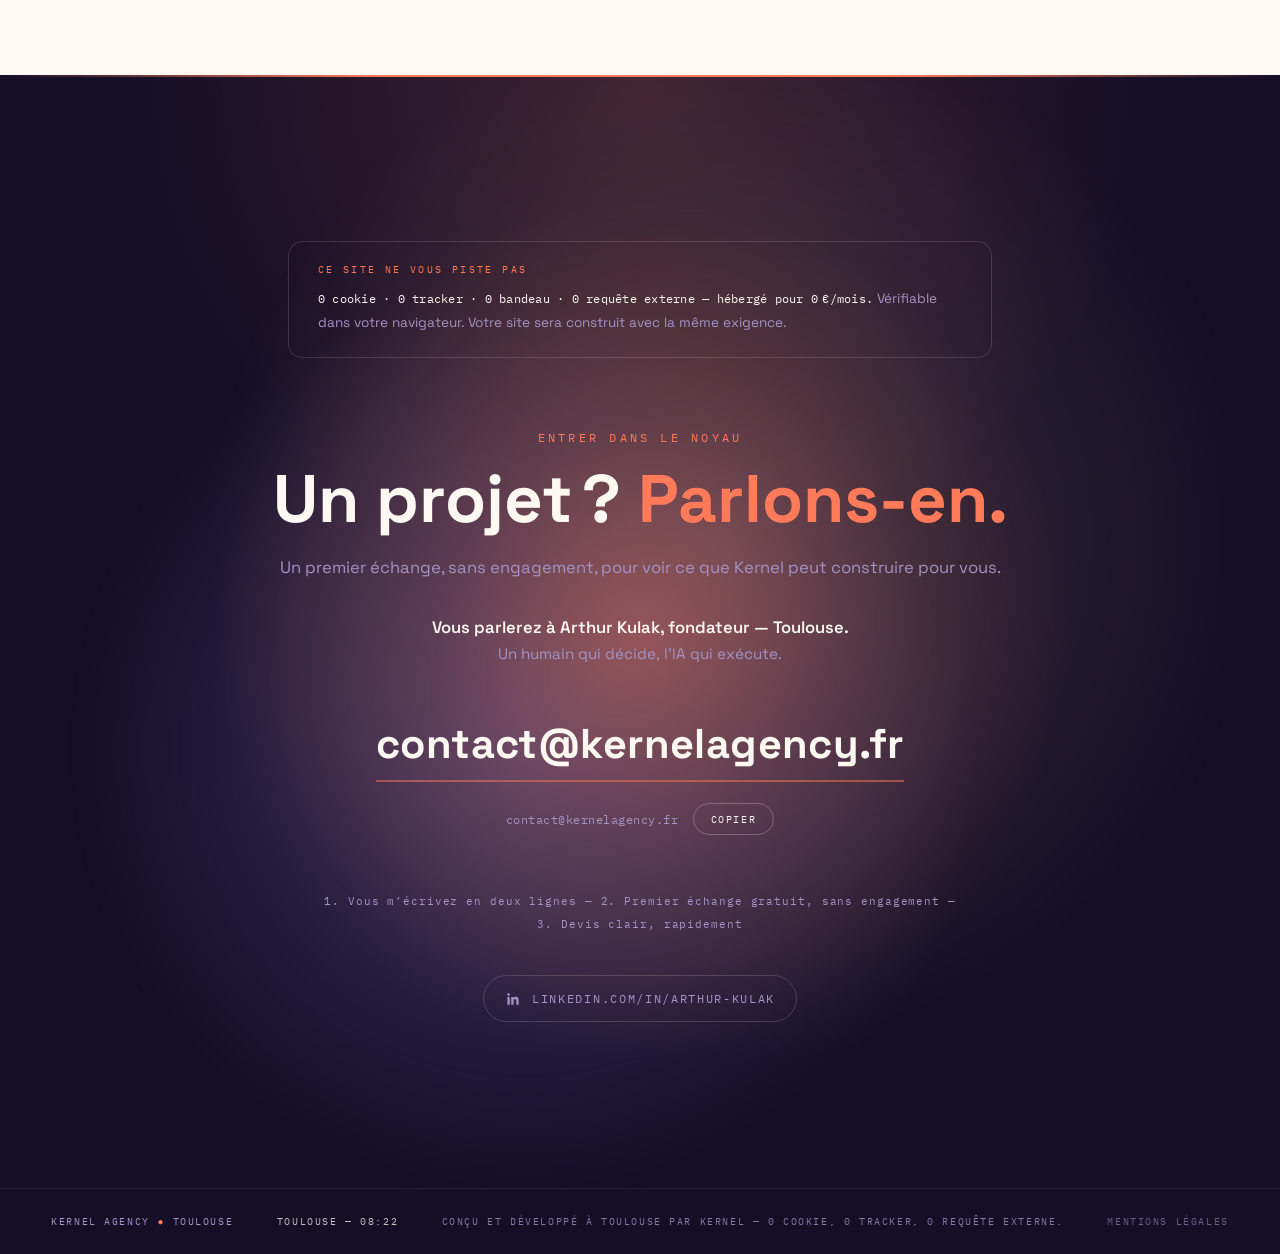
==== commit e6d34fd3: "SEO fondations : H1 porteur de sens (wordmark préservé), JSON-LD enrichi (SIREN, sameAs, areaServed " ====
--- a/index.html
+++ b/index.html
@@ -22,17 +22,182 @@
 {
   "@context": "https://schema.org",
   "@type": "ProfessionalService",
+  "@id": "https://kernelagency.fr/#kernel",
   "name": "Kernel Agency",
+  "alternateName": [
+    "Kernel",
+    "Kernel Agency Toulouse"
+  ],
   "url": "https://kernelagency.fr/",
   "email": "contact@kernelagency.fr",
-  "founder": {"@type": "Person", "name": "Arthur Kulak"},
-  "address": {"@type": "PostalAddress", "addressLocality": "Toulouse", "addressCountry": "FR"},
-  "areaServed": "France",
+  "foundingDate": "2026-07-20",
+  "identifier": {
+    "@type": "PropertyValue",
+    "name": "SIREN",
+    "value": "107666679"
+  },
+  "founder": {
+    "@type": "Person",
+    "name": "Arthur Kulak",
+    "jobTitle": "Fondateur",
+    "sameAs": [
+      "https://www.linkedin.com/in/arthur-kulak"
+    ]
+  },
+  "sameAs": [
+    "https://www.linkedin.com/in/arthur-kulak"
+  ],
+  "image": "https://kernelagency.fr/og.png",
+  "address": {
+    "@type": "PostalAddress",
+    "addressLocality": "Toulouse",
+    "addressRegion": "Occitanie",
+    "postalCode": "31000",
+    "addressCountry": "FR"
+  },
+  "areaServed": [
+    {
+      "@type": "City",
+      "name": "Toulouse"
+    },
+    {
+      "@type": "City",
+      "name": "Blagnac"
+    },
+    {
+      "@type": "City",
+      "name": "Colomiers"
+    },
+    {
+      "@type": "City",
+      "name": "Balma"
+    },
+    {
+      "@type": "City",
+      "name": "Labège"
+    },
+    {
+      "@type": "AdministrativeArea",
+      "name": "Haute-Garonne"
+    },
+    {
+      "@type": "AdministrativeArea",
+      "name": "Occitanie"
+    }
+  ],
+  "knowsAbout": [
+    "Création de site internet",
+    "Application web sur mesure",
+    "Logiciel métier sur mesure",
+    "Automatisation par intelligence artificielle"
+  ],
+  "hasOfferCatalog": {
+    "@type": "OfferCatalog",
+    "name": "Services Kernel Agency",
+    "itemListElement": [
+      {
+        "@type": "Offer",
+        "itemOffered": {
+          "@type": "Service",
+          "name": "Sites web",
+          "description": "Vitrines et boutiques sur mesure, rapides, sans abonnement caché."
+        }
+      },
+      {
+        "@type": "Offer",
+        "itemOffered": {
+          "@type": "Service",
+          "name": "Applications",
+          "description": "Outils web métier : réservation, back-office, tableaux de bord."
+        }
+      },
+      {
+        "@type": "Offer",
+        "itemOffered": {
+          "@type": "Service",
+          "name": "Logiciels",
+          "description": "Systèmes métier complets sur mesure : facturation, stock, processus."
+        }
+      },
+      {
+        "@type": "Offer",
+        "itemOffered": {
+          "@type": "Service",
+          "name": "Automatisations IA",
+          "description": "Contenus, processus et agents qui travaillent en continu."
+        }
+      }
+    ]
+  },
   "description": "Sites web, applications, logiciels métier et automatisations IA pour indépendants et petites entreprises, à Toulouse."
 }
 </script>
+<script type="application/ld+json">
+{
+  "@context": "https://schema.org",
+  "@type": "FAQPage",
+  "mainEntity": [
+    {
+      "@type": "Question",
+      "name": "Combien coûte un site ?",
+      "acceptedAnswer": {
+        "@type": "Answer",
+        "text": "Chaque projet est chiffré sur devis — gratuit et sans engagement. Le prix dépend du périmètre : nombre de pages, boutique ou non, outils connectés, contenus à créer. Pas d’abonnement caché : vous payez la construction, et l’hébergement peut être gratuit — ce site tourne à 0 €/mois."
+      }
+    },
+    {
+      "@type": "Question",
+      "name": "C’est vous ou une IA qui travaille ?",
+      "acceptedAnswer": {
+        "@type": "Answer",
+        "text": "Les deux, et c’est le modèle assumé de Kernel : un humain qui écoute, cadre et garantit — l’IA qui produit à une cadence d’équipe. Vous parlez toujours à la même personne."
+      }
+    },
+    {
+      "@type": "Question",
+      "name": "Qui est propriétaire du site ?",
+      "acceptedAnswer": {
+        "@type": "Answer",
+        "text": "Vous. Le code, le domaine, les contenus : tout vous appartient, accès compris."
+      }
+    },
+    {
+      "@type": "Question",
+      "name": "Que se passe-t-il après la livraison ?",
+      "acceptedAnswer": {
+        "@type": "Answer",
+        "text": "Le site est mis en production, documenté et remis en main propre. Ensuite, le noyau continue de tourner : ajustements, évolutions, réponses à vos questions."
+      }
+    },
+    {
+      "@type": "Question",
+      "name": "Et si je veux partir ?",
+      "acceptedAnswer": {
+        "@type": "Answer",
+        "text": "Vous partez avec tout. Le site est réversible et documenté, sans dépendance à Kernel."
+      }
+    },
+    {
+      "@type": "Question",
+      "name": "Je n’ai ni logo, ni textes, ni photos.",
+      "acceptedAnswer": {
+        "@type": "Answer",
+        "text": "Comme la plupart des clients. On construit tout ça ensemble pendant le cadrage."
+      }
+    },
+    {
+      "@type": "Question",
+      "name": "Quels délais ?",
+      "acceptedAnswer": {
+        "@type": "Answer",
+        "text": "Quelques semaines pour un site vitrine, selon le périmètre. Le calendrier est posé dès le devis, et vous voyez le projet avancer par versions — jamais d’effet tunnel."
+      }
+    }
+  ]
+}
+</script>
 <script>document.documentElement.classList.add('js');</script>
-<link rel="stylesheet" href="styles.css?v=47f228f7">
+<link rel="stylesheet" href="styles.css?v=ee4e143e">
 </head>
 <body>
 
@@ -56,7 +221,7 @@
 
   <div class="hero-content">
     <p class="hero-overline" id="heroOverline">Agence de solutions IA — Toulouse</p>
-    <h1 class="hero-title" id="heroTitle" aria-label="KERNEL">KERNEL</h1>
+    <h1 class="hero-title" id="heroTitle"><span class="wordmark" id="heroWordmark">KERNEL</span><span class="sr-only"> — Agence de solutions IA à Toulouse&#8239;: sites web, applications, logiciels métier et automatisations pour indépendants et TPE.</span></h1>
     <p class="hero-tagline" id="heroTagline">
       Le noyau intelligent au cœur de votre activité.
       <strong>Sites web, applications, logiciels et automatisations IA</strong>
@@ -257,8 +422,8 @@
 
 <script defer src="vendor/three.min.js"></script>
 <script defer src="vendor/gsap.min.js"></script>
-<script defer src="hero-noyau.js?v=3c78b0cc"></script>
-<script defer src="symbols.js?v=681743b5"></script>
-<script defer src="main.js?v=c997b5a5"></script>
+<script defer src="hero-noyau.js?v=b6657af8"></script>
+<script defer src="symbols.js?v=bd8c8179"></script>
+<script defer src="main.js?v=dfafb4d9"></script>
 </body>
 </html>
--- a/styles.css
+++ b/styles.css
@@ -150,6 +150,9 @@
 }
 html.js .hero-overline,html.js .hero-tagline,html.js .hero-ctas,
 html.js .hero-scroll,html.js .hero-meta{opacity:0}
+.sr-only{position:absolute;width:1px;height:1px;padding:0;margin:-1px;overflow:hidden;
+  clip:rect(0,0,0,0);white-space:nowrap;border:0}
+.hero-title .wordmark{display:block}
 .hero-title{
   font-size:clamp(3.4rem,15vw,13.5rem);
   font-weight:700;line-height:.92;letter-spacing:.02em;
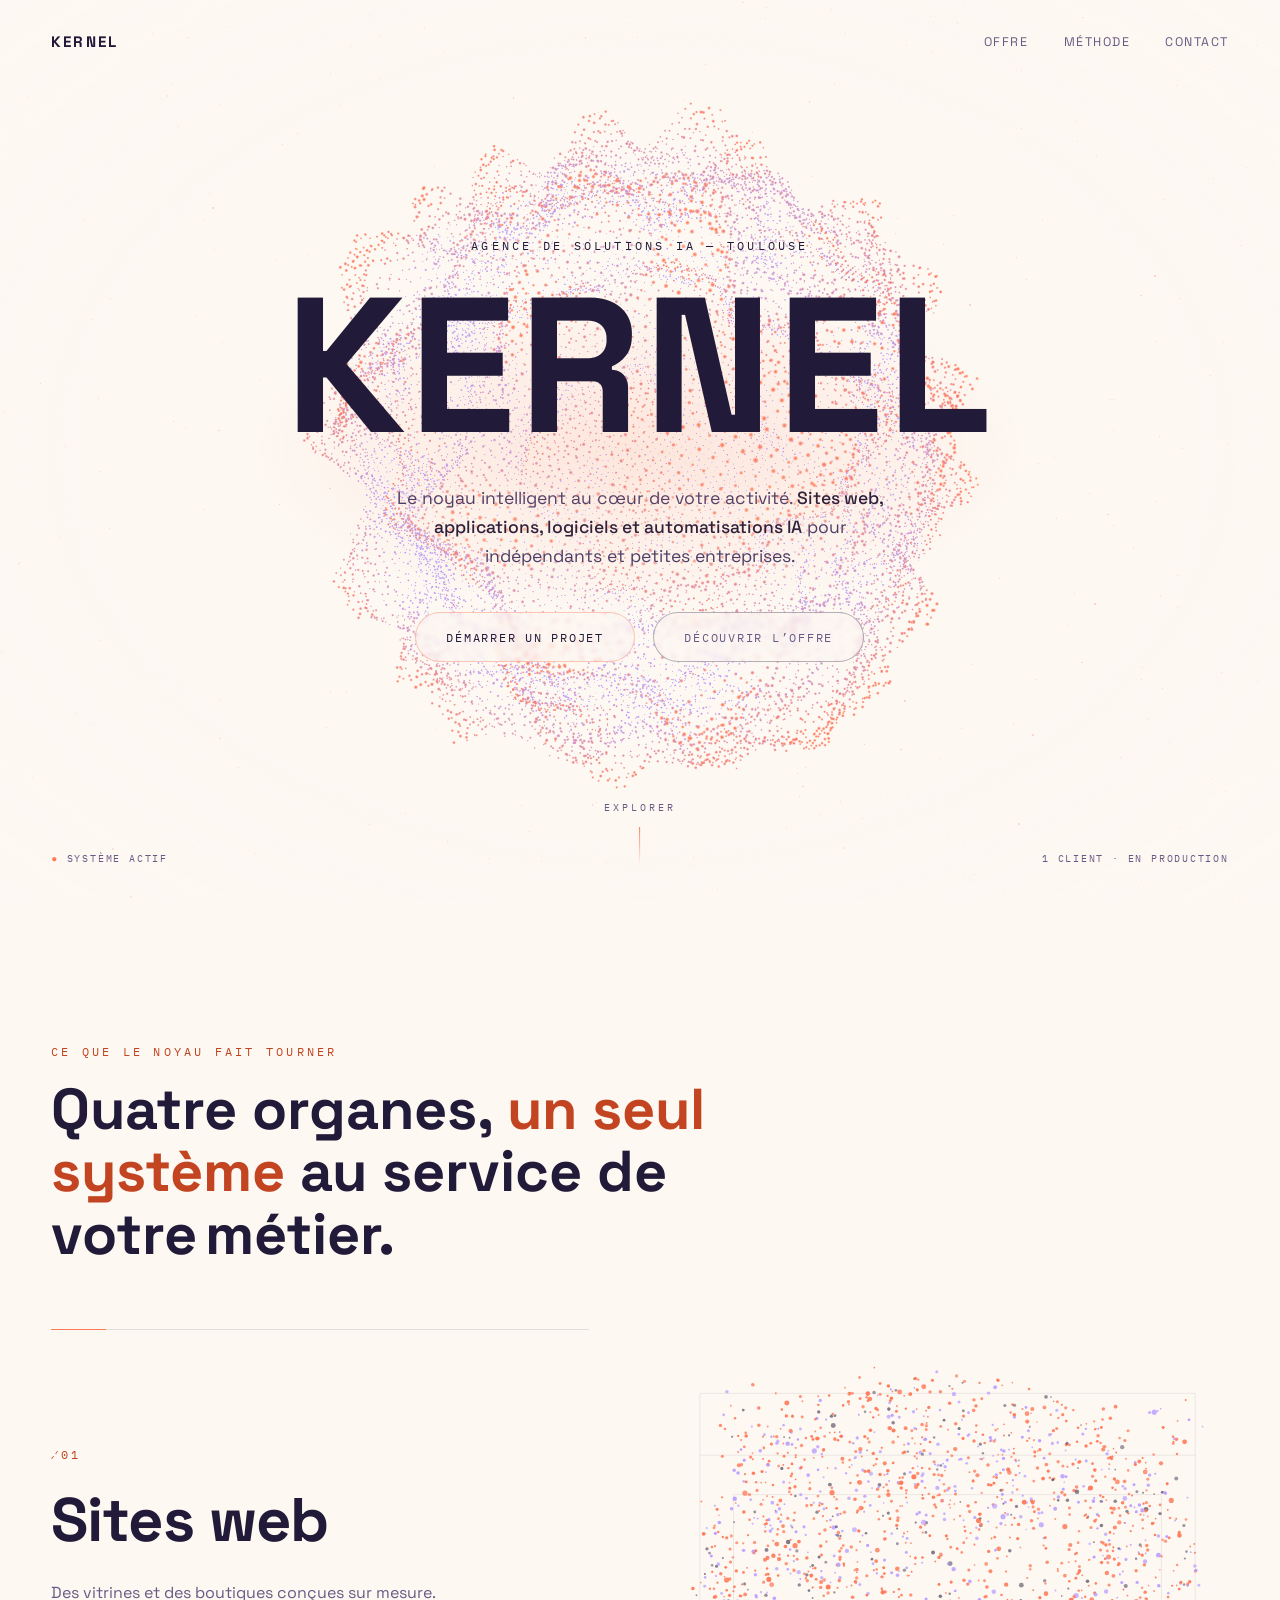
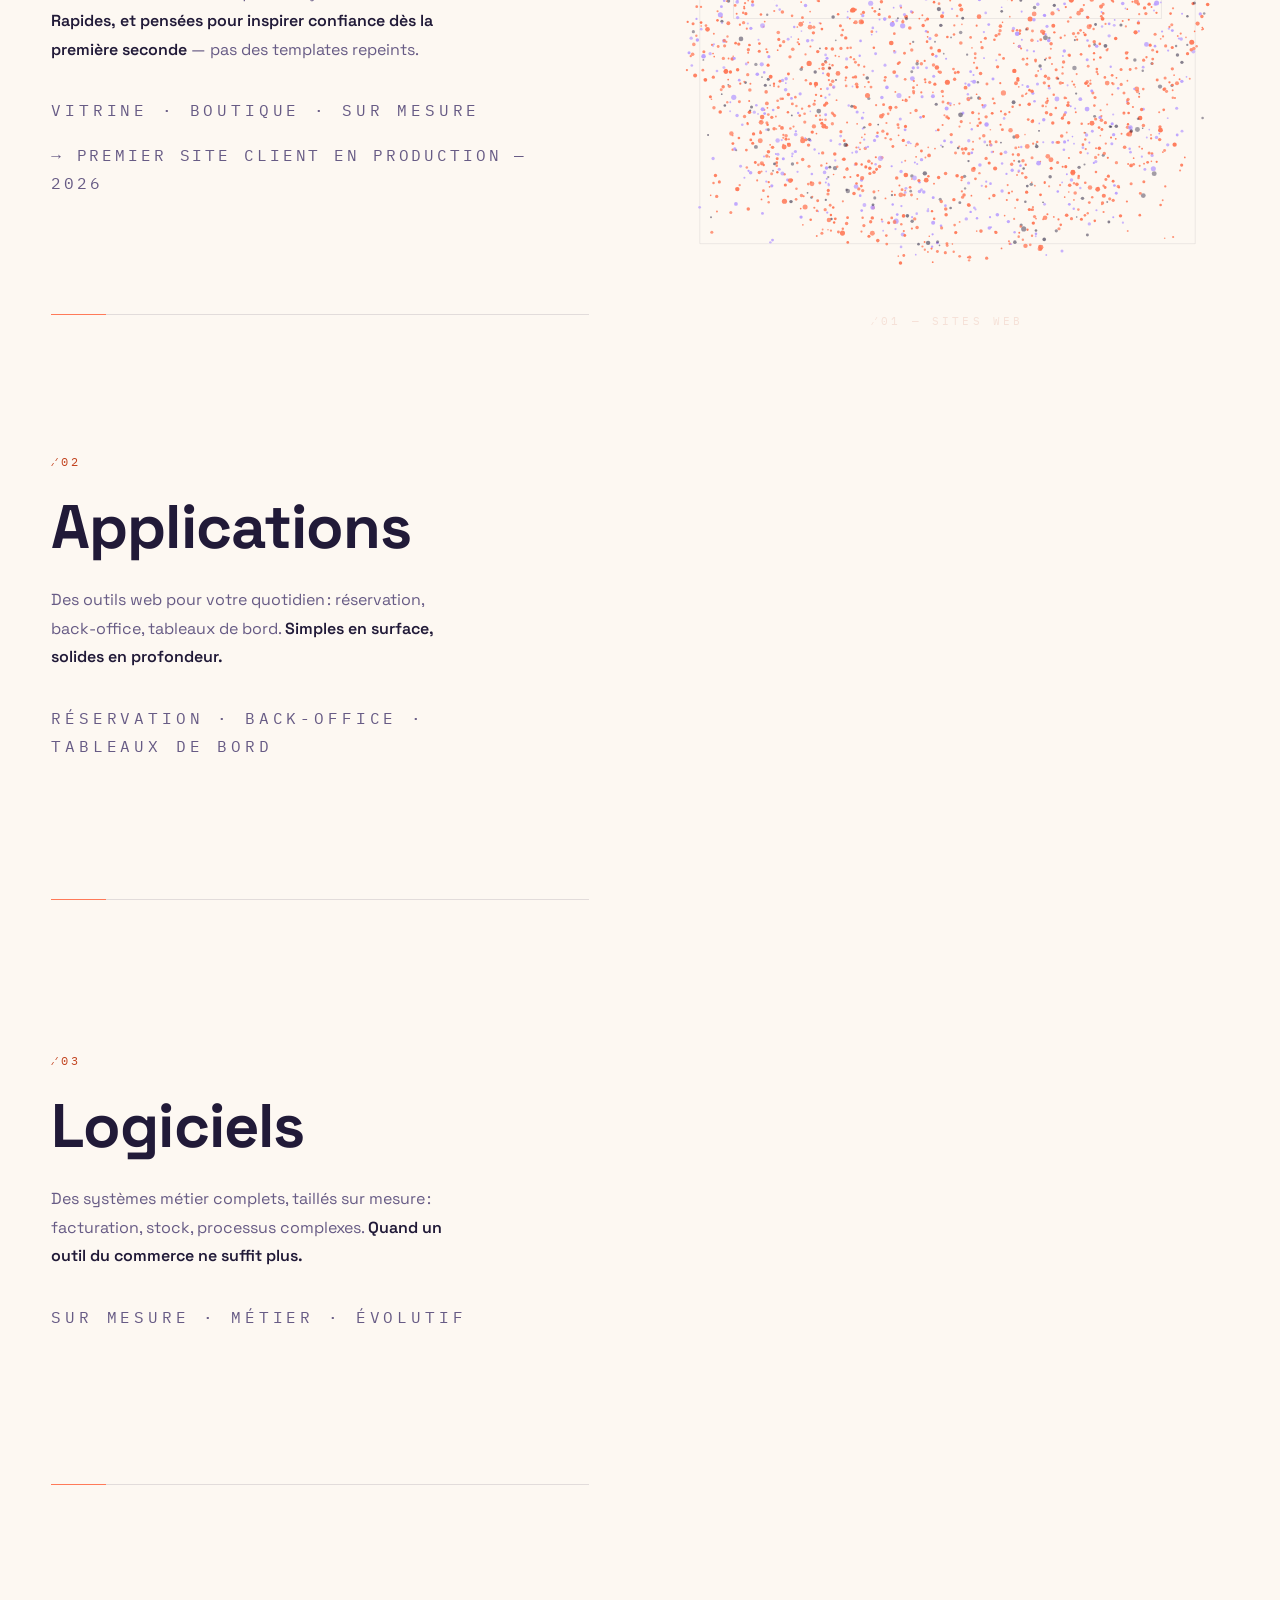
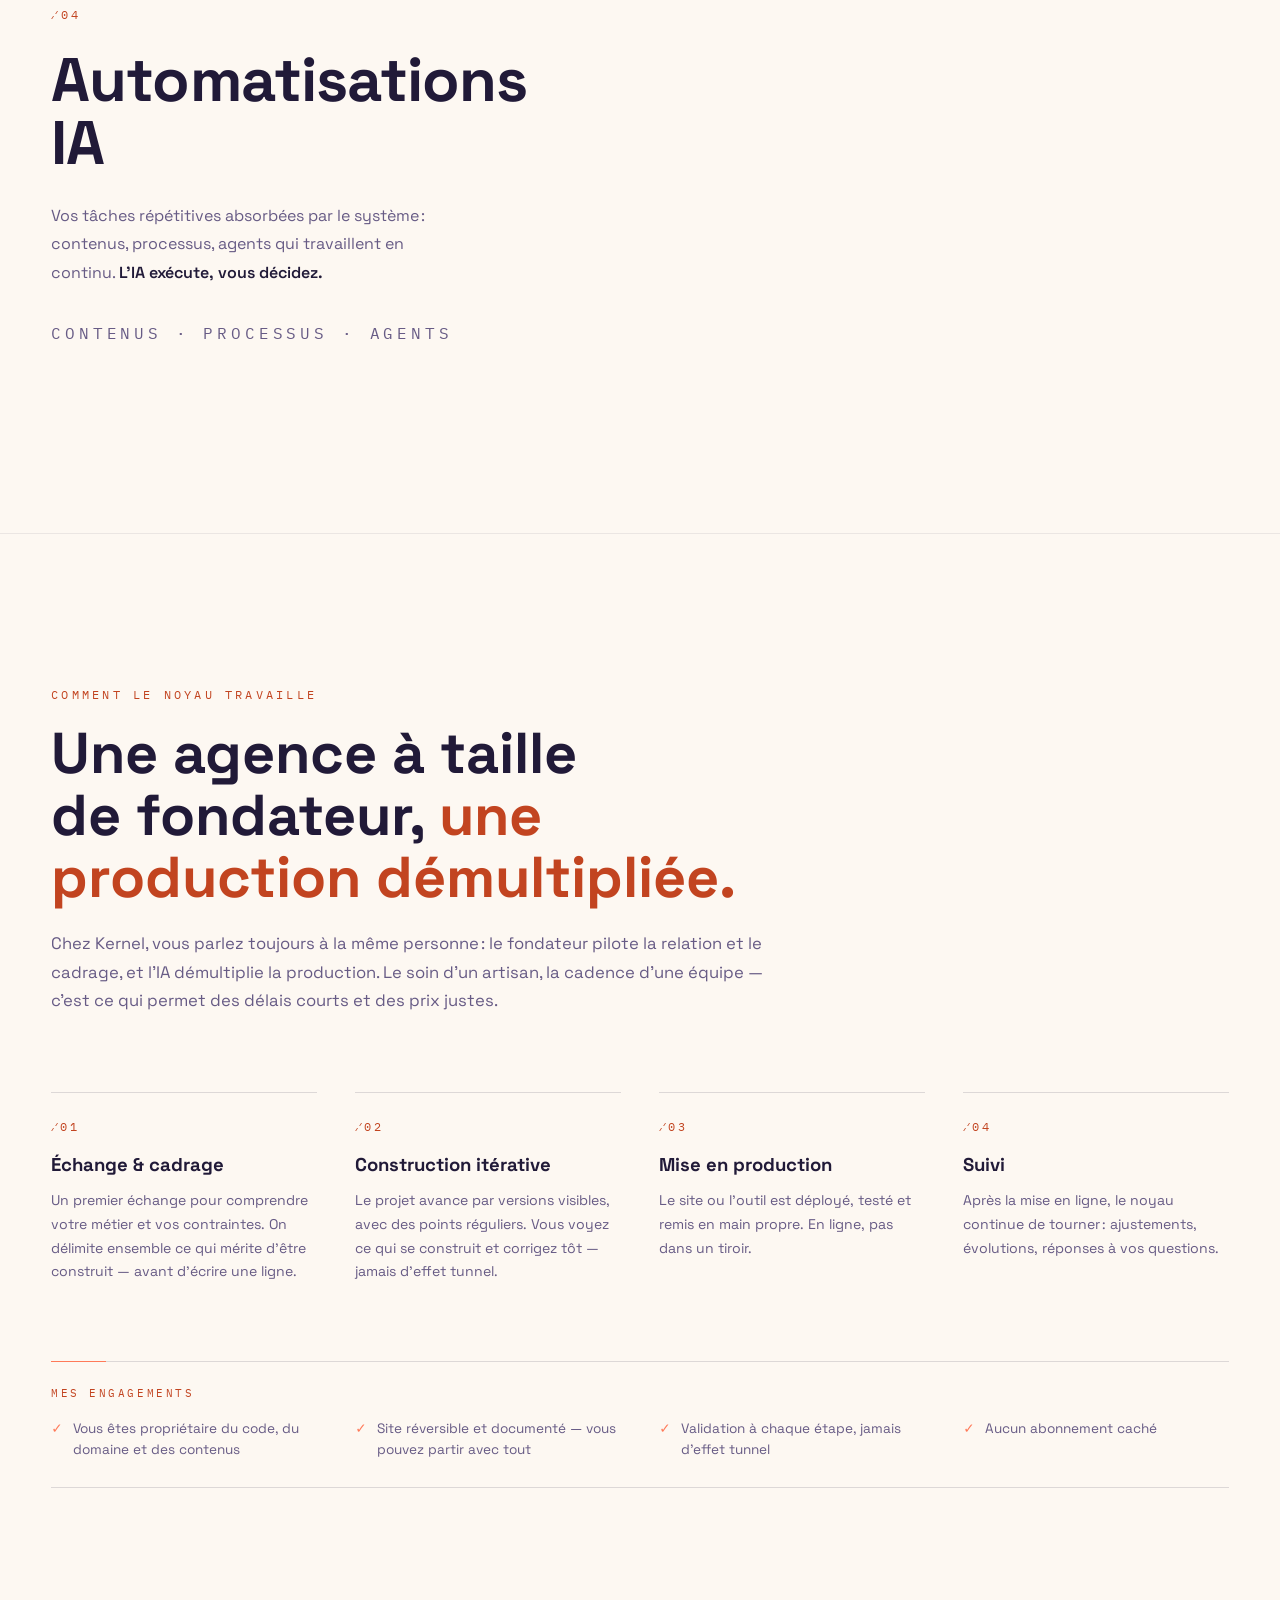
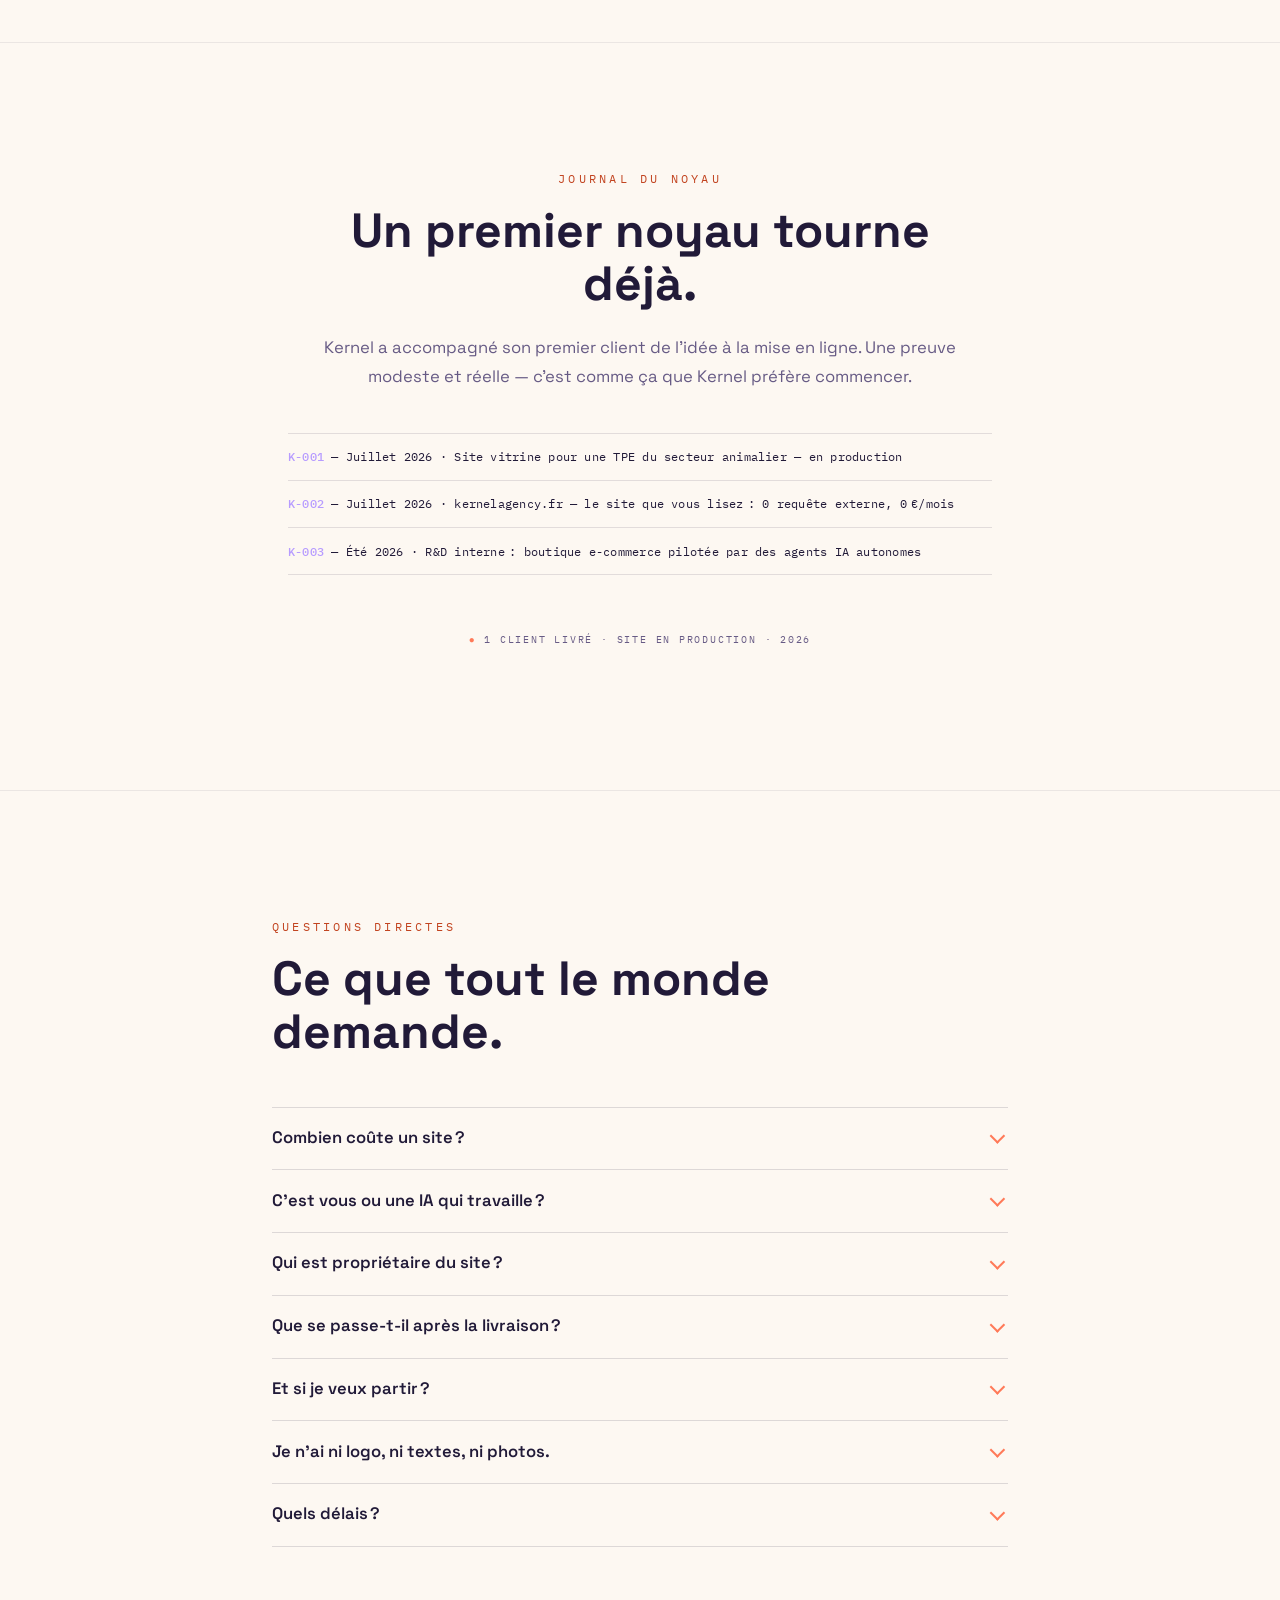
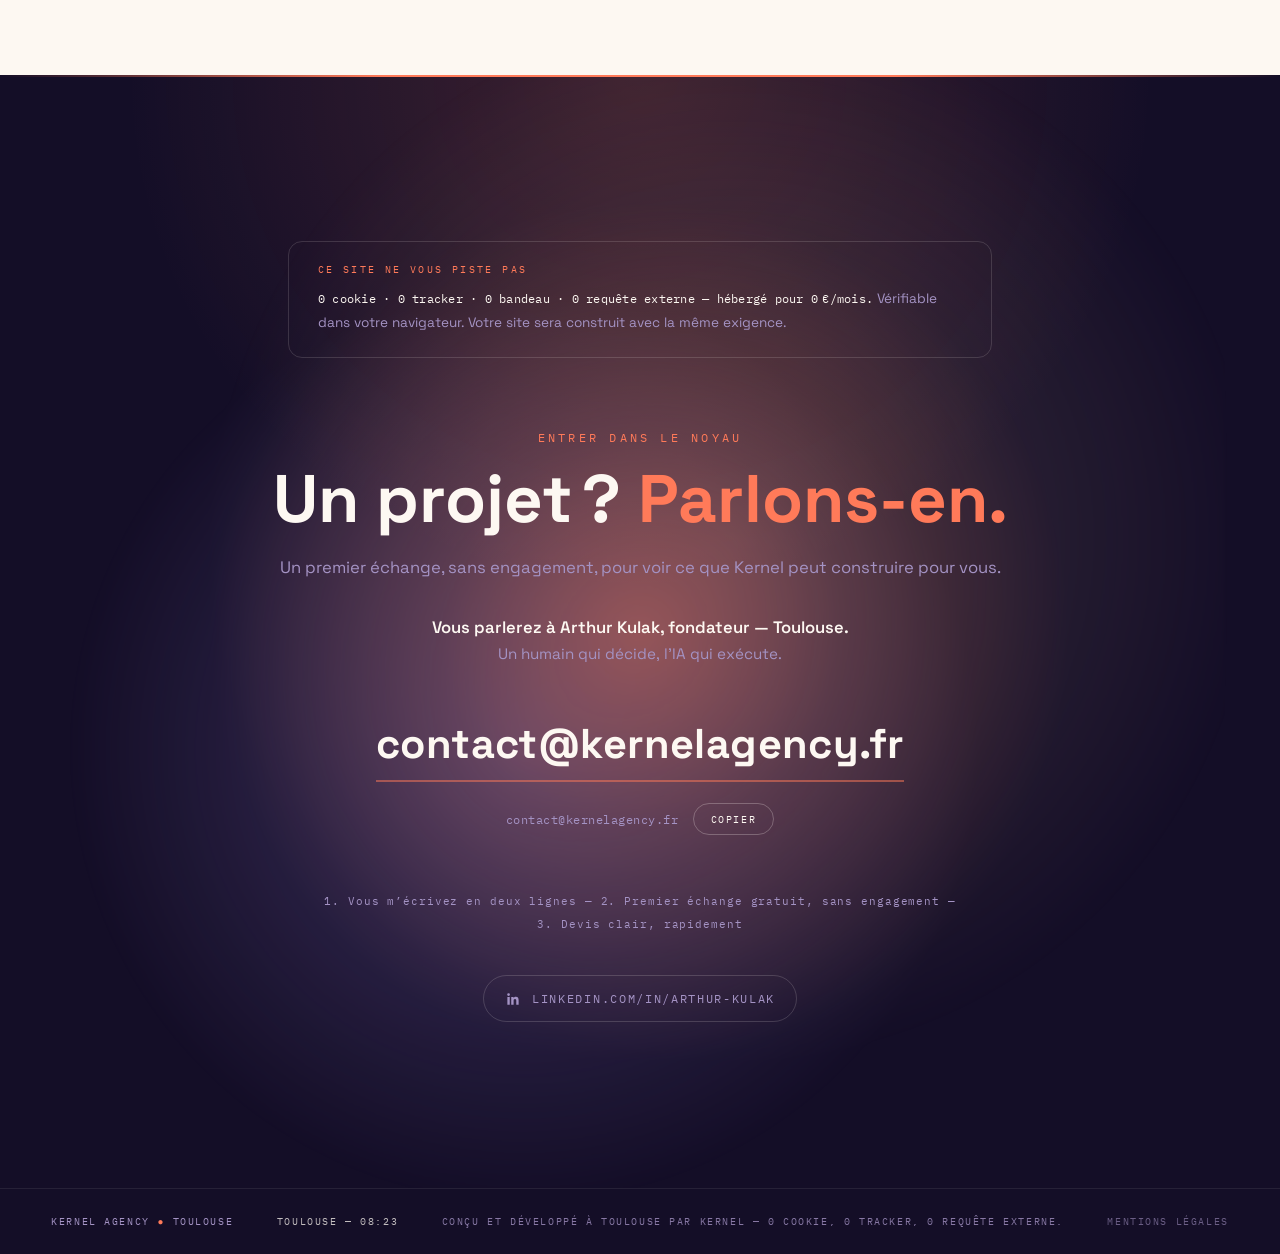
==== commit a141a546: "Vérification Google Search Console (balise meta, sans toucher au DNS) Co-Authored-By: Claude Opus 5 " ====
--- a/index.html
+++ b/index.html
@@ -2,6 +2,7 @@
 <html lang="fr">
 <head>
 <meta charset="UTF-8">
+<meta name="google-site-verification" content="92nimvLsnvkvLxqnrUR5jkAnxb3qo-U3LfhdwWQDya8" />
 <meta name="viewport" content="width=device-width, initial-scale=1.0">
 <title>Kernel Agency — Solutions IA pour indépendants et TPE — Toulouse</title>
 <meta name="description" content="Kernel Agency, Toulouse. Sites web, applications, logiciels et automatisations IA pour indépendants et TPE. Le fondateur pilote, l’IA exécute.">
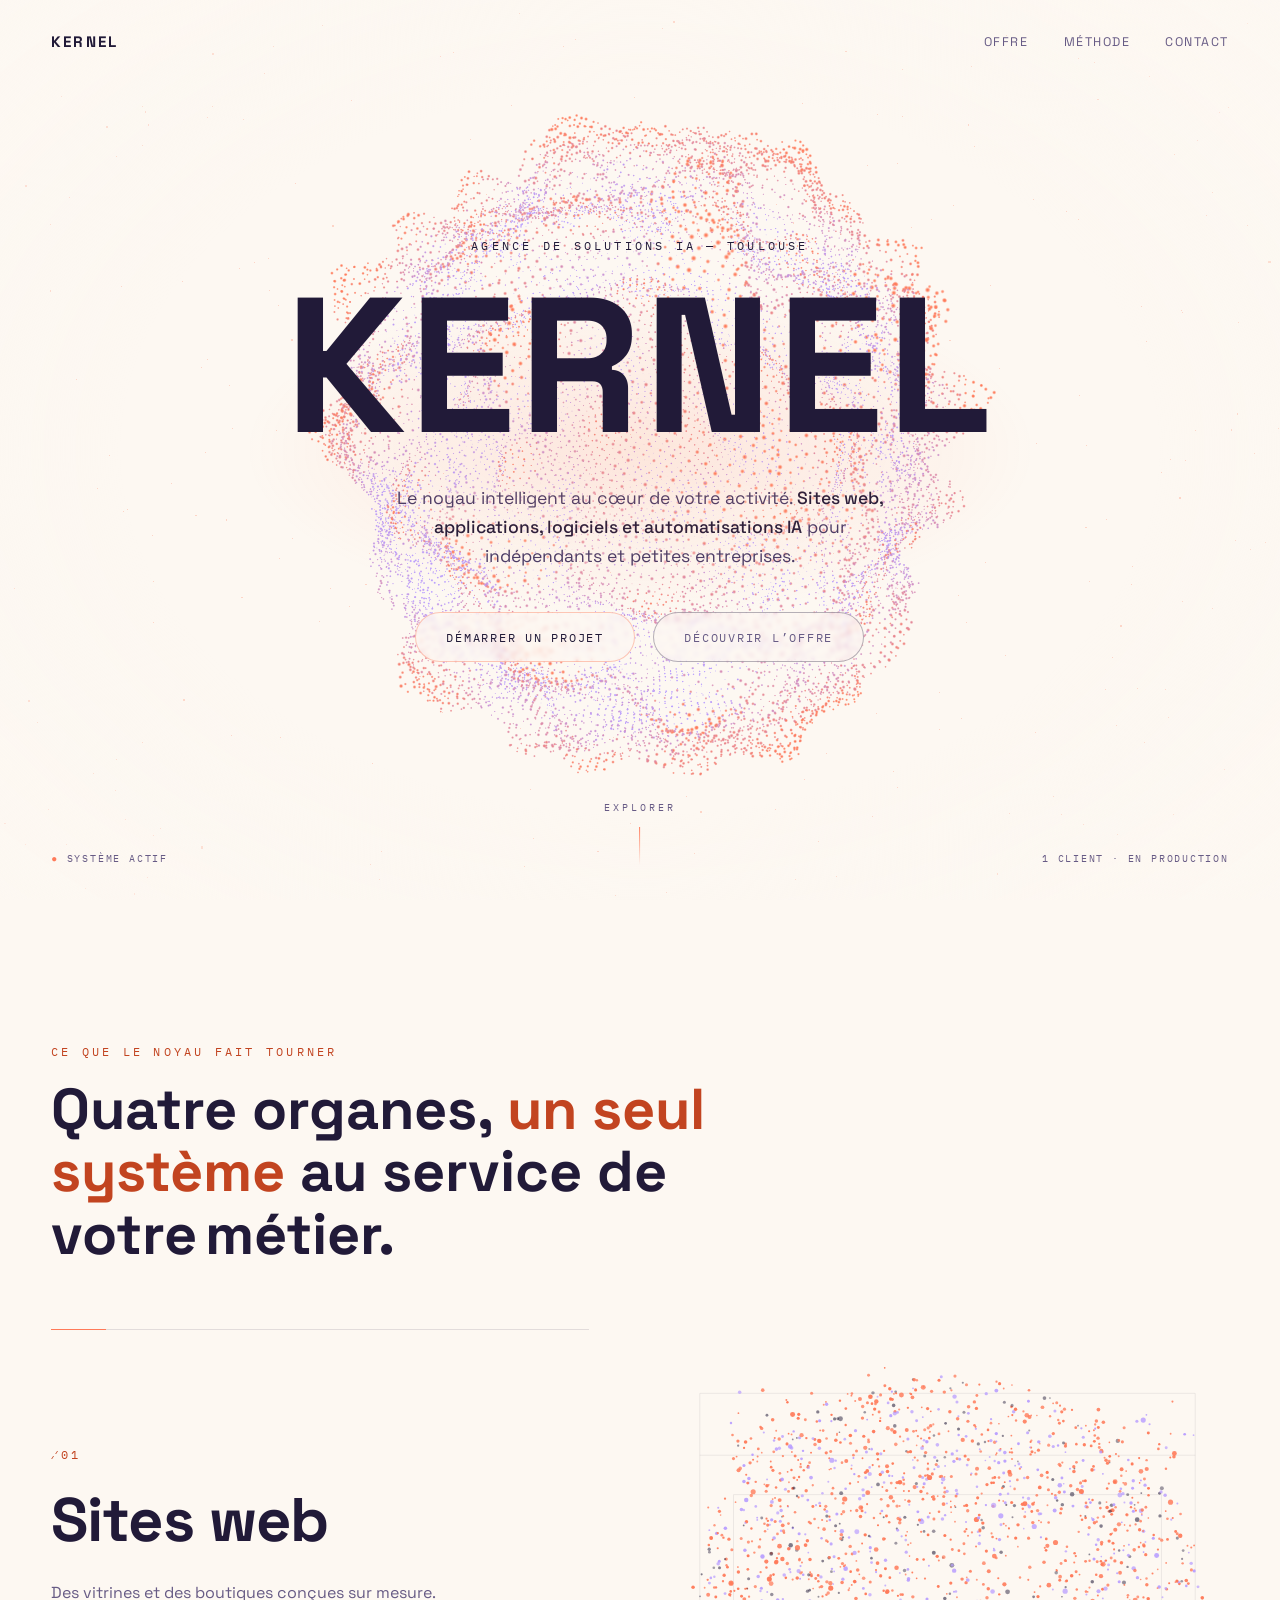
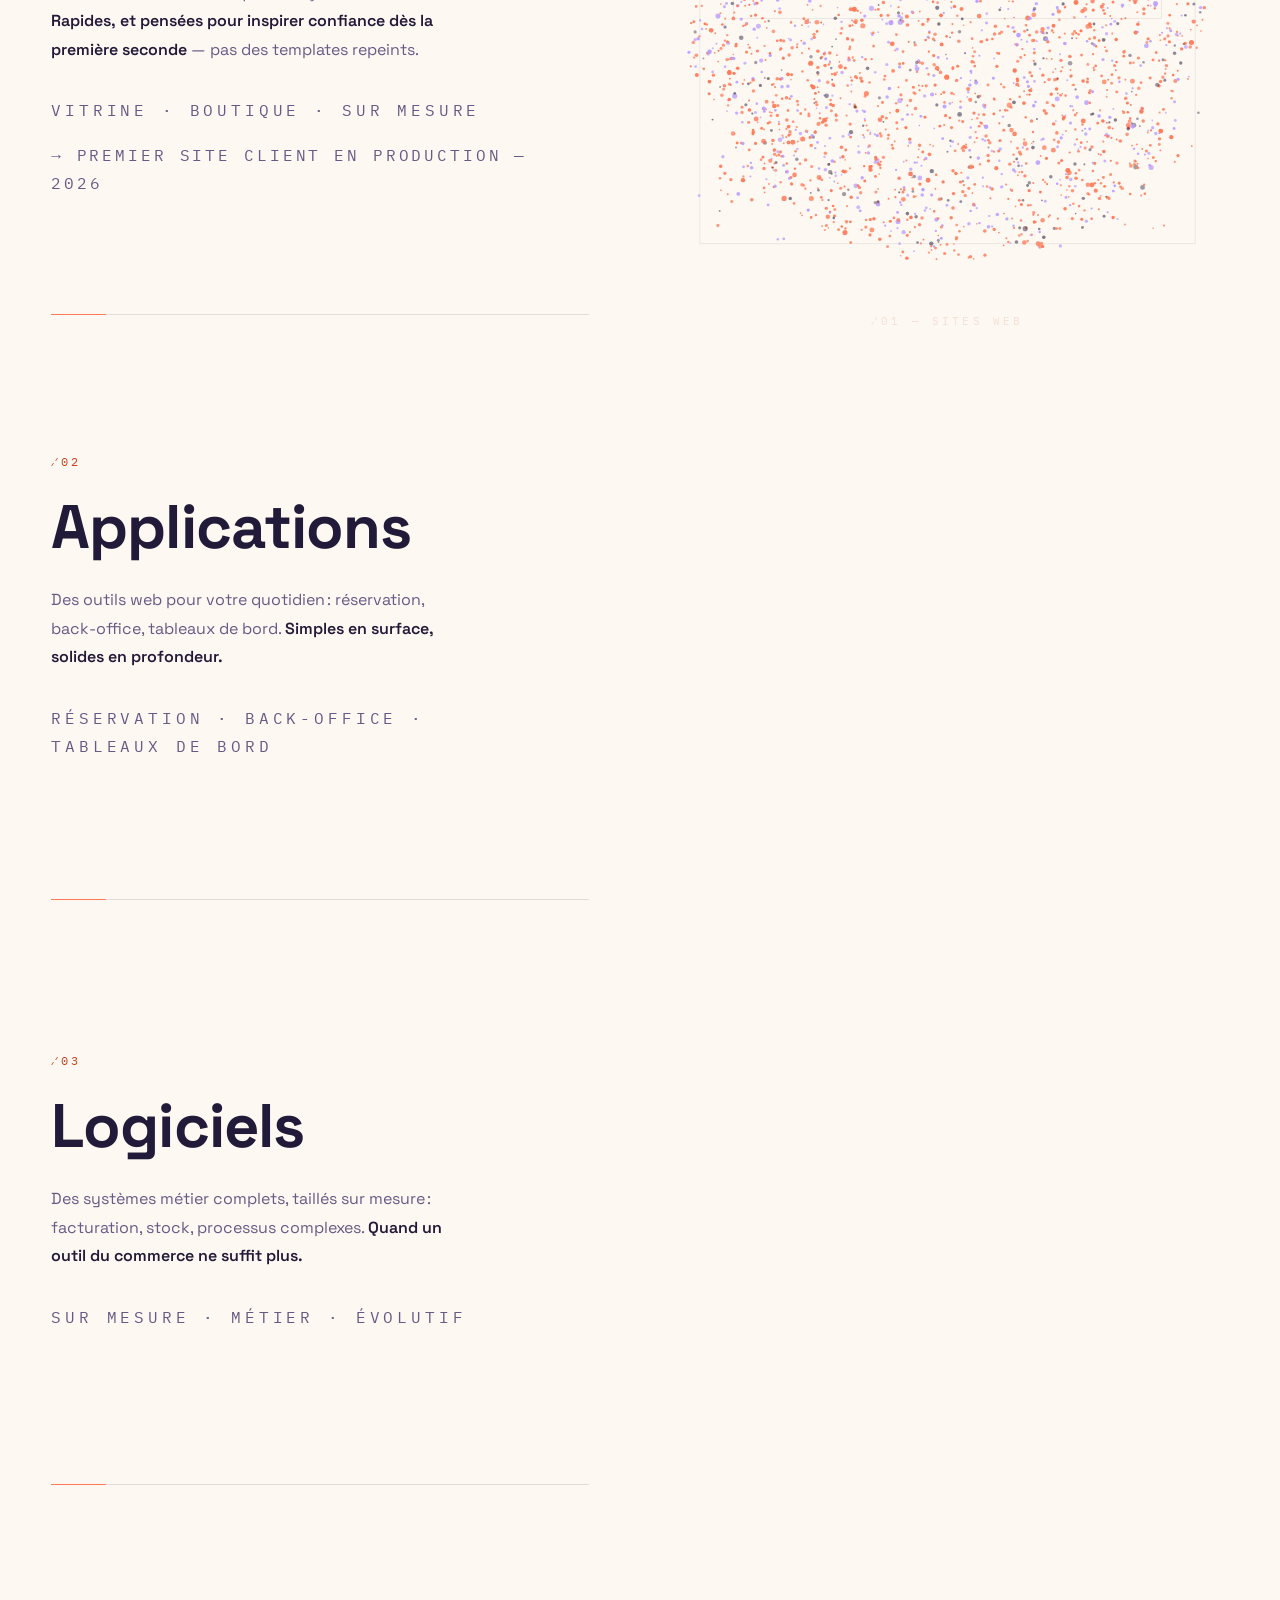
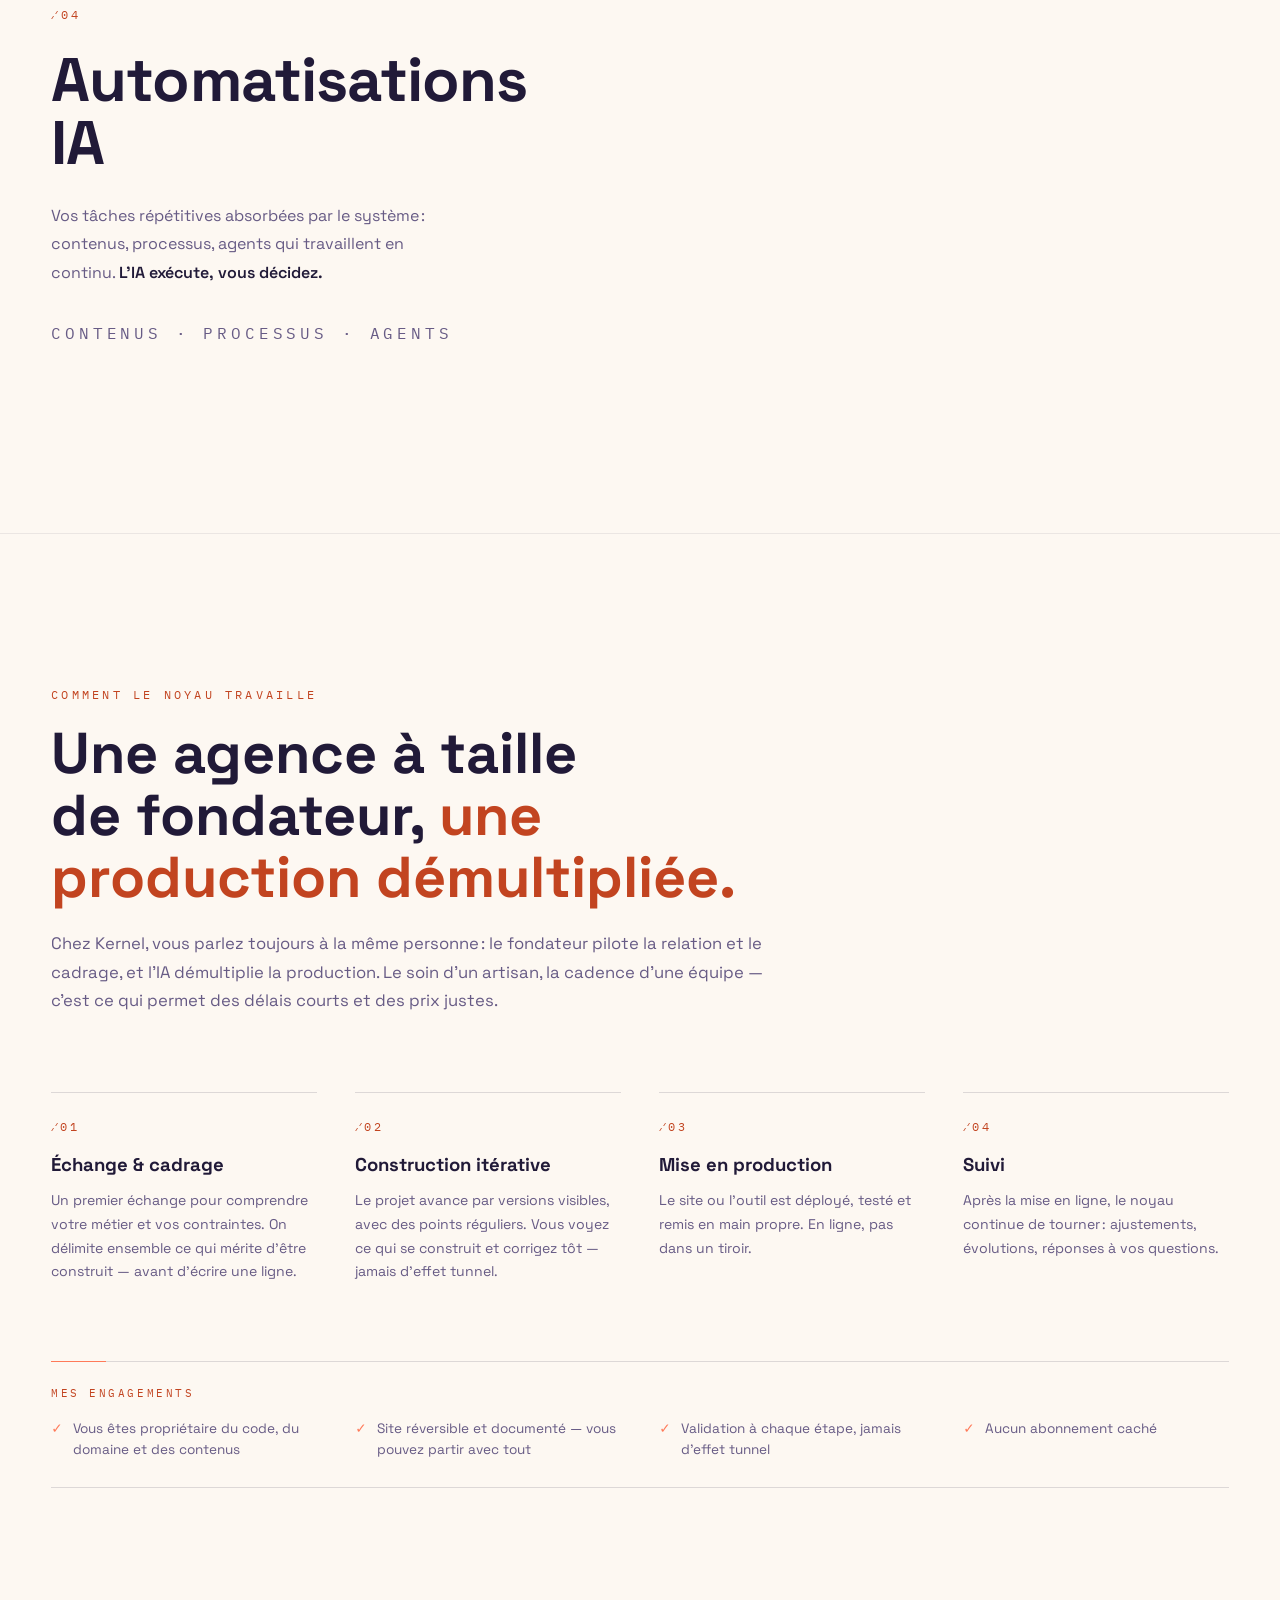
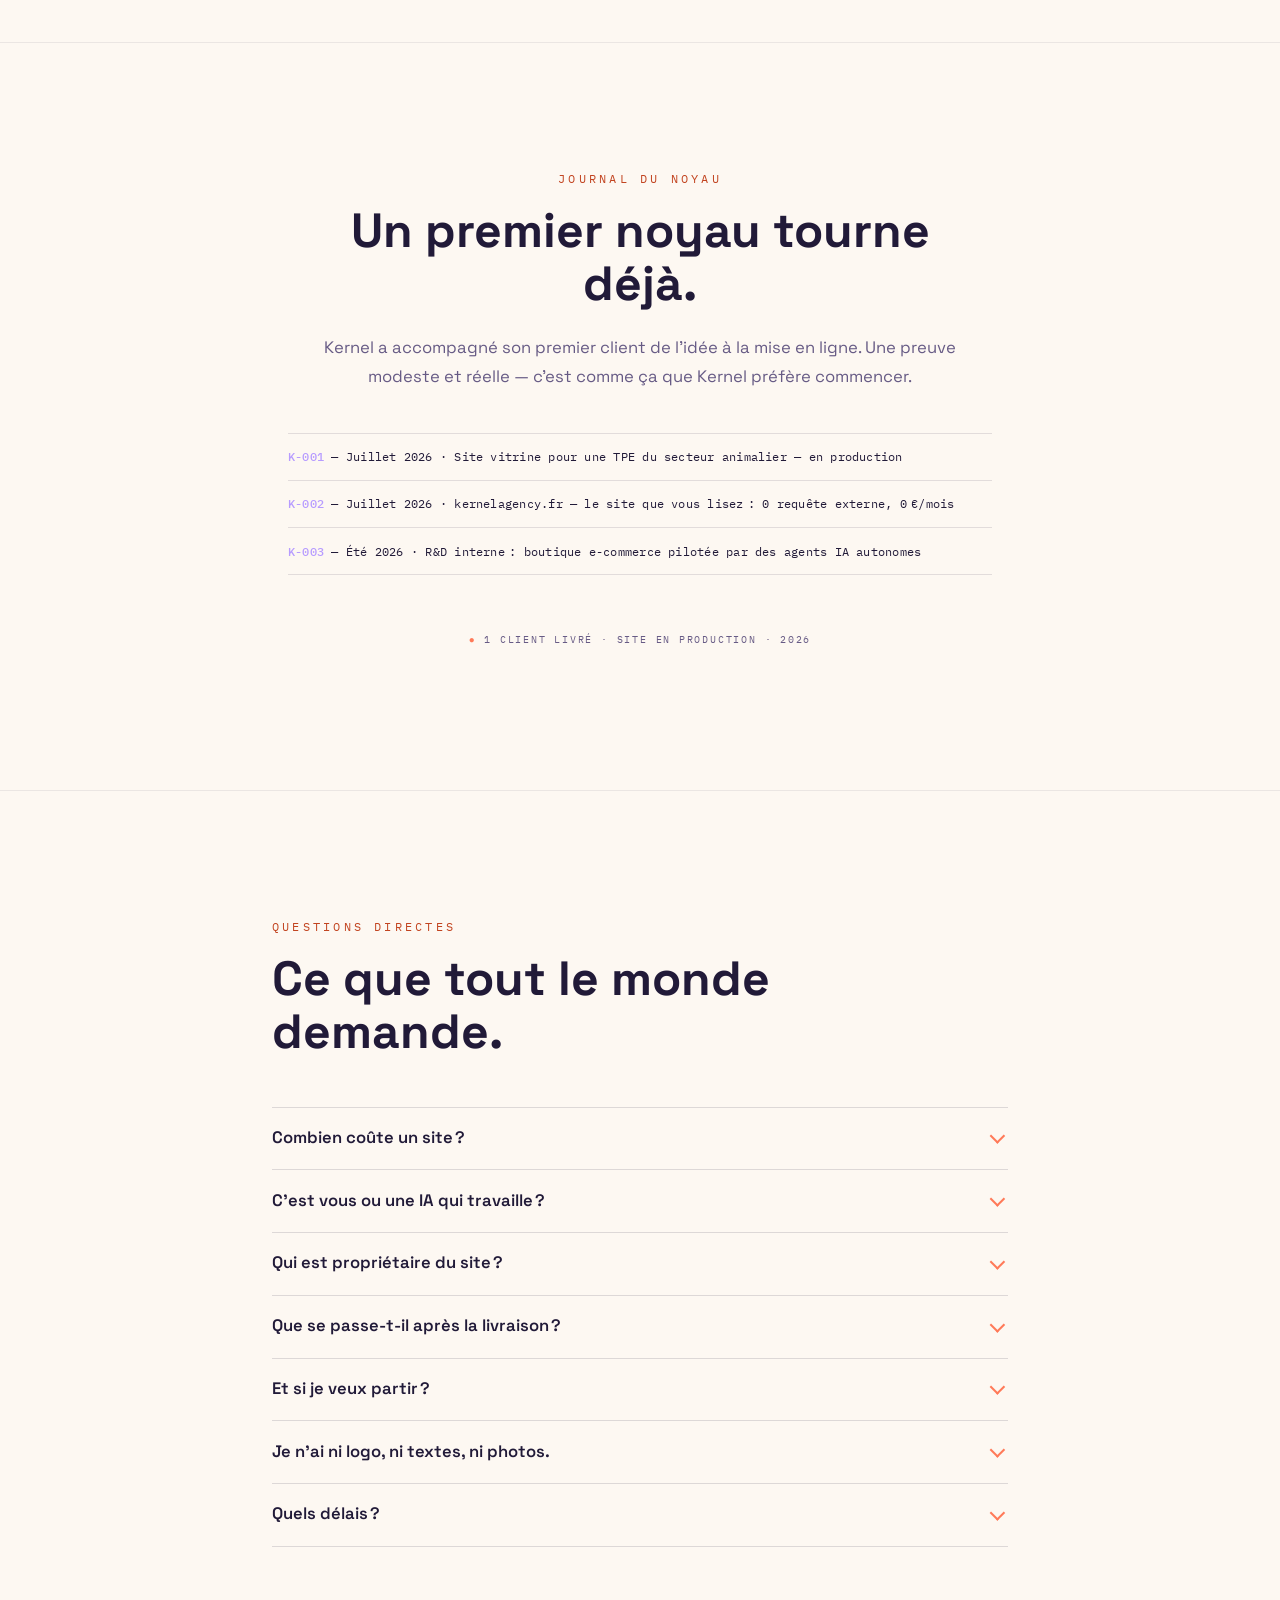
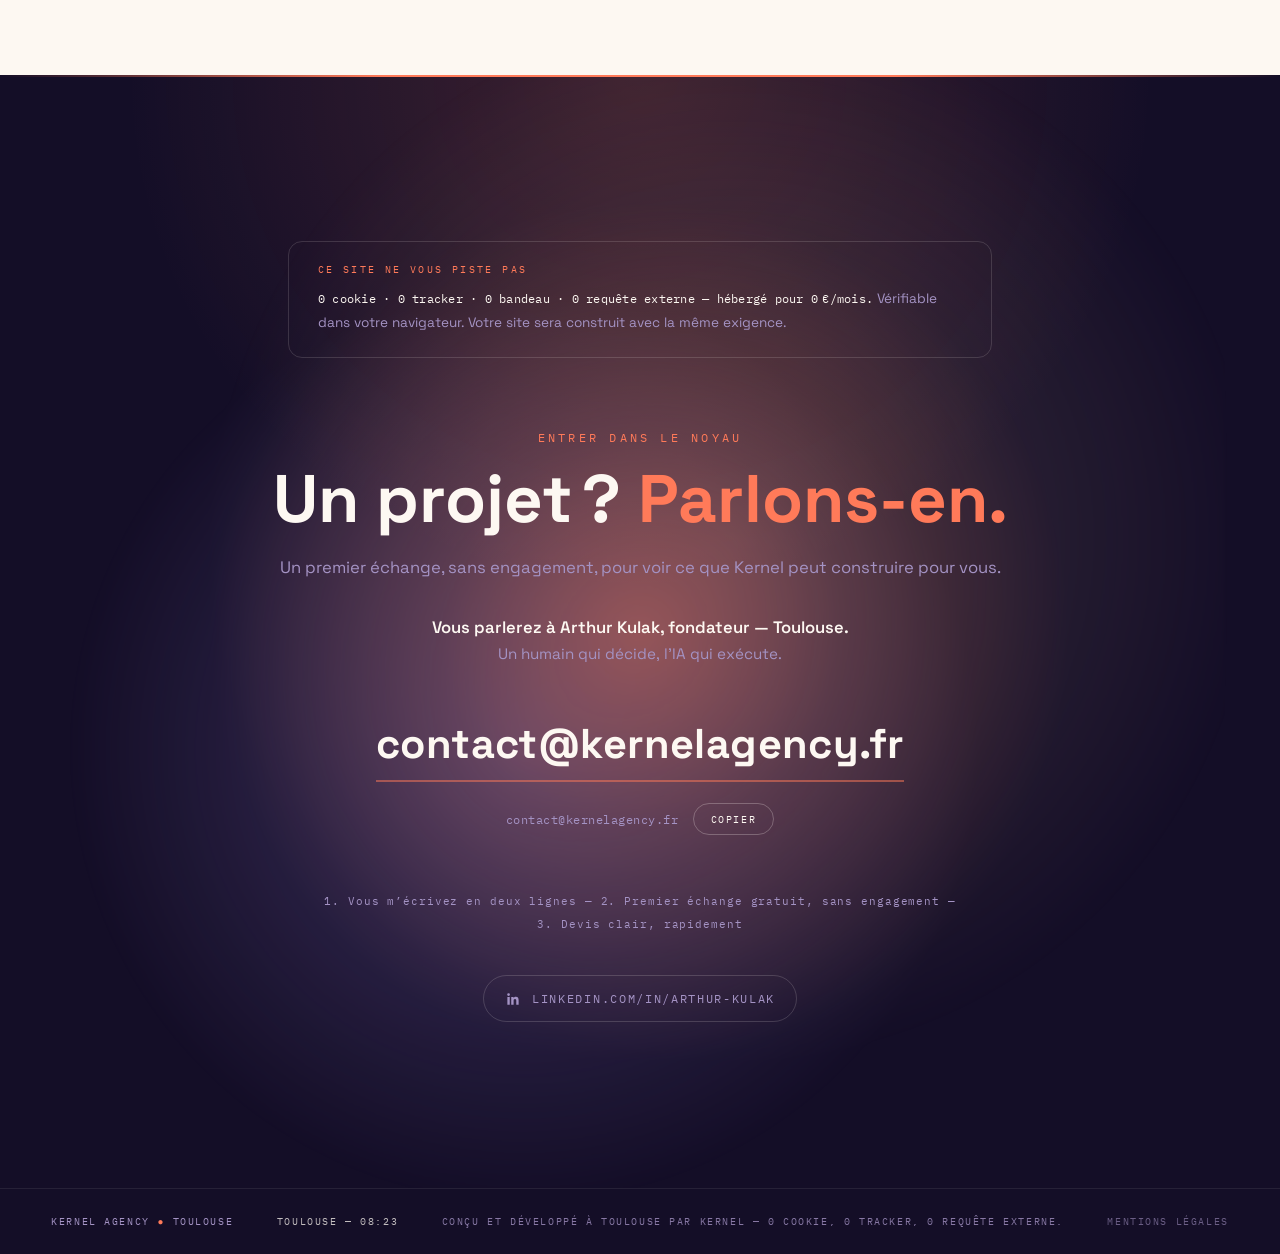
==== commit da2c5df4: "Vérification Bing Webmaster Tools (balise meta, sans toucher au DNS) Co-Authored-By: Claude Opus 5 <" ====
--- a/index.html
+++ b/index.html
@@ -2,6 +2,7 @@
 <html lang="fr">
 <head>
 <meta charset="UTF-8">
+<meta name="msvalidate.01" content="D871AE8845C1F9635CD19370057D8843" />
 <meta name="google-site-verification" content="92nimvLsnvkvLxqnrUR5jkAnxb3qo-U3LfhdwWQDya8" />
 <meta name="viewport" content="width=device-width, initial-scale=1.0">
 <title>Kernel Agency — Solutions IA pour indépendants et TPE — Toulouse</title>
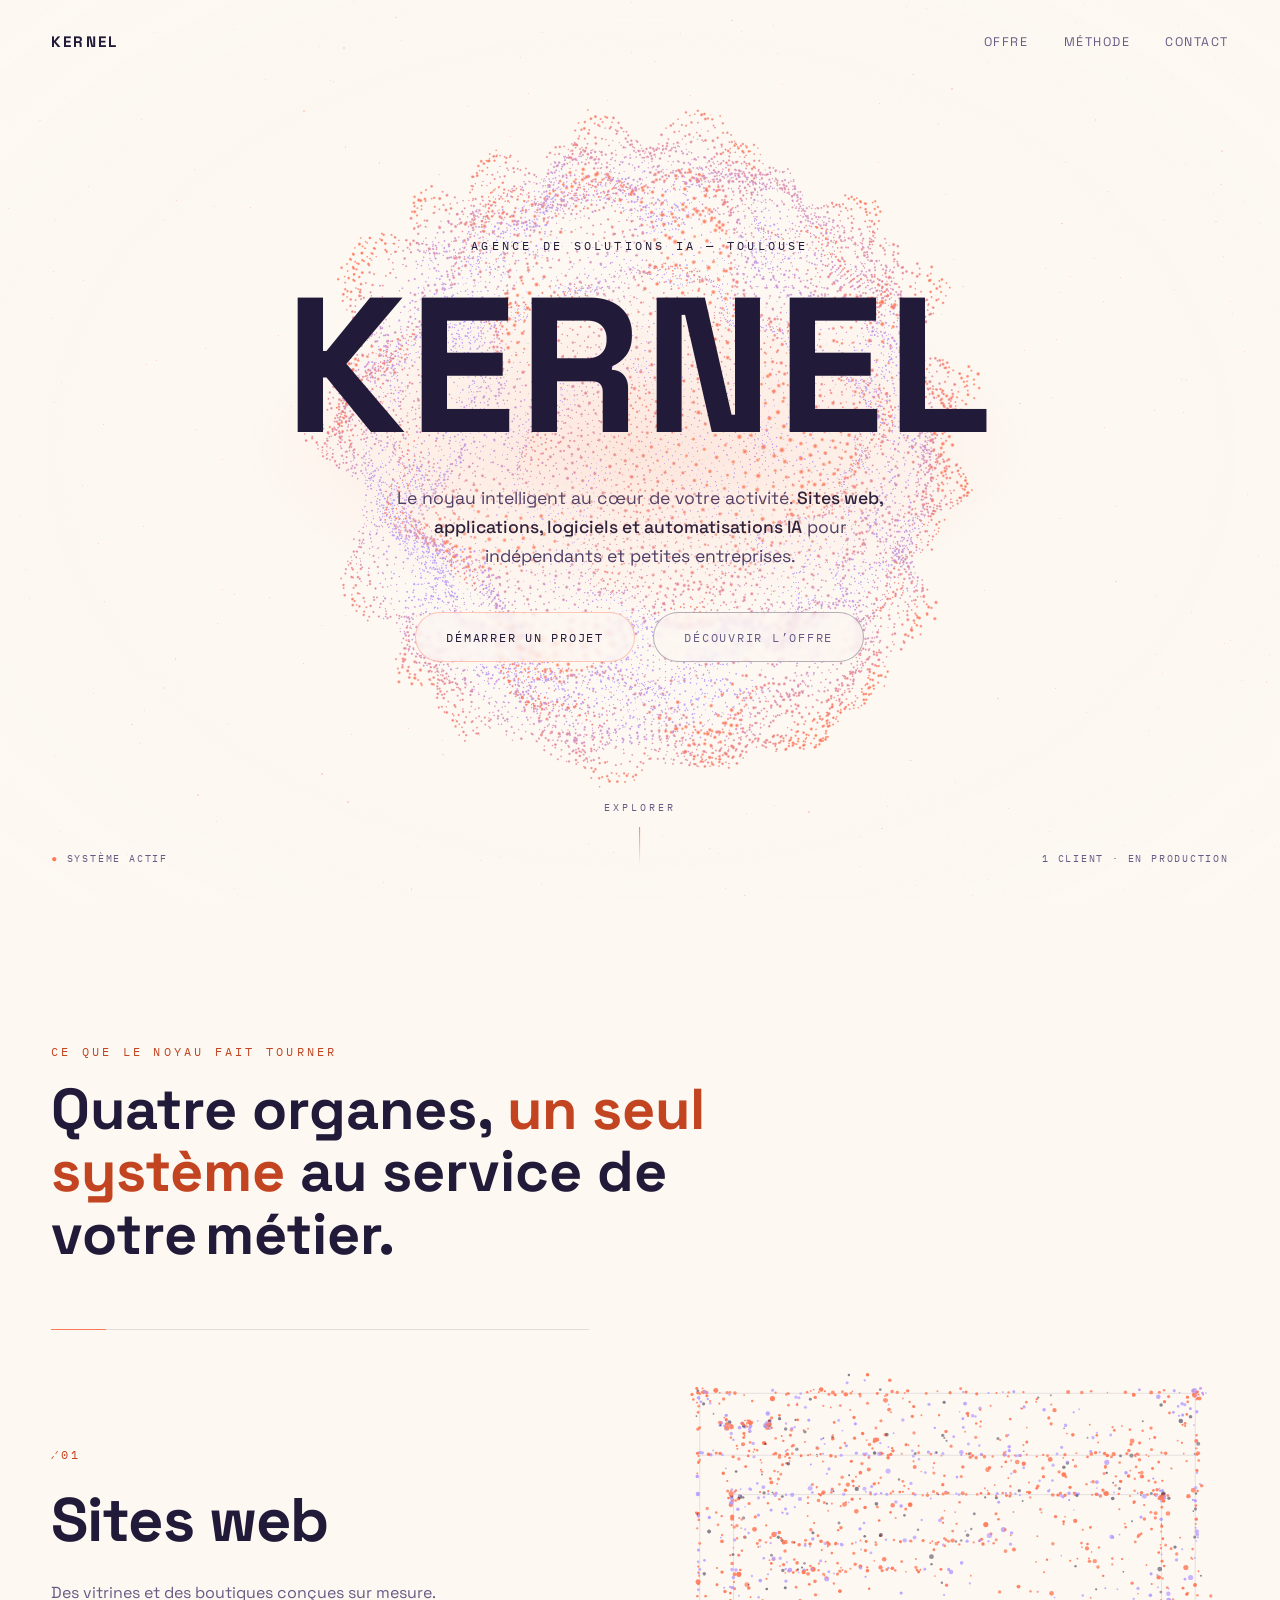
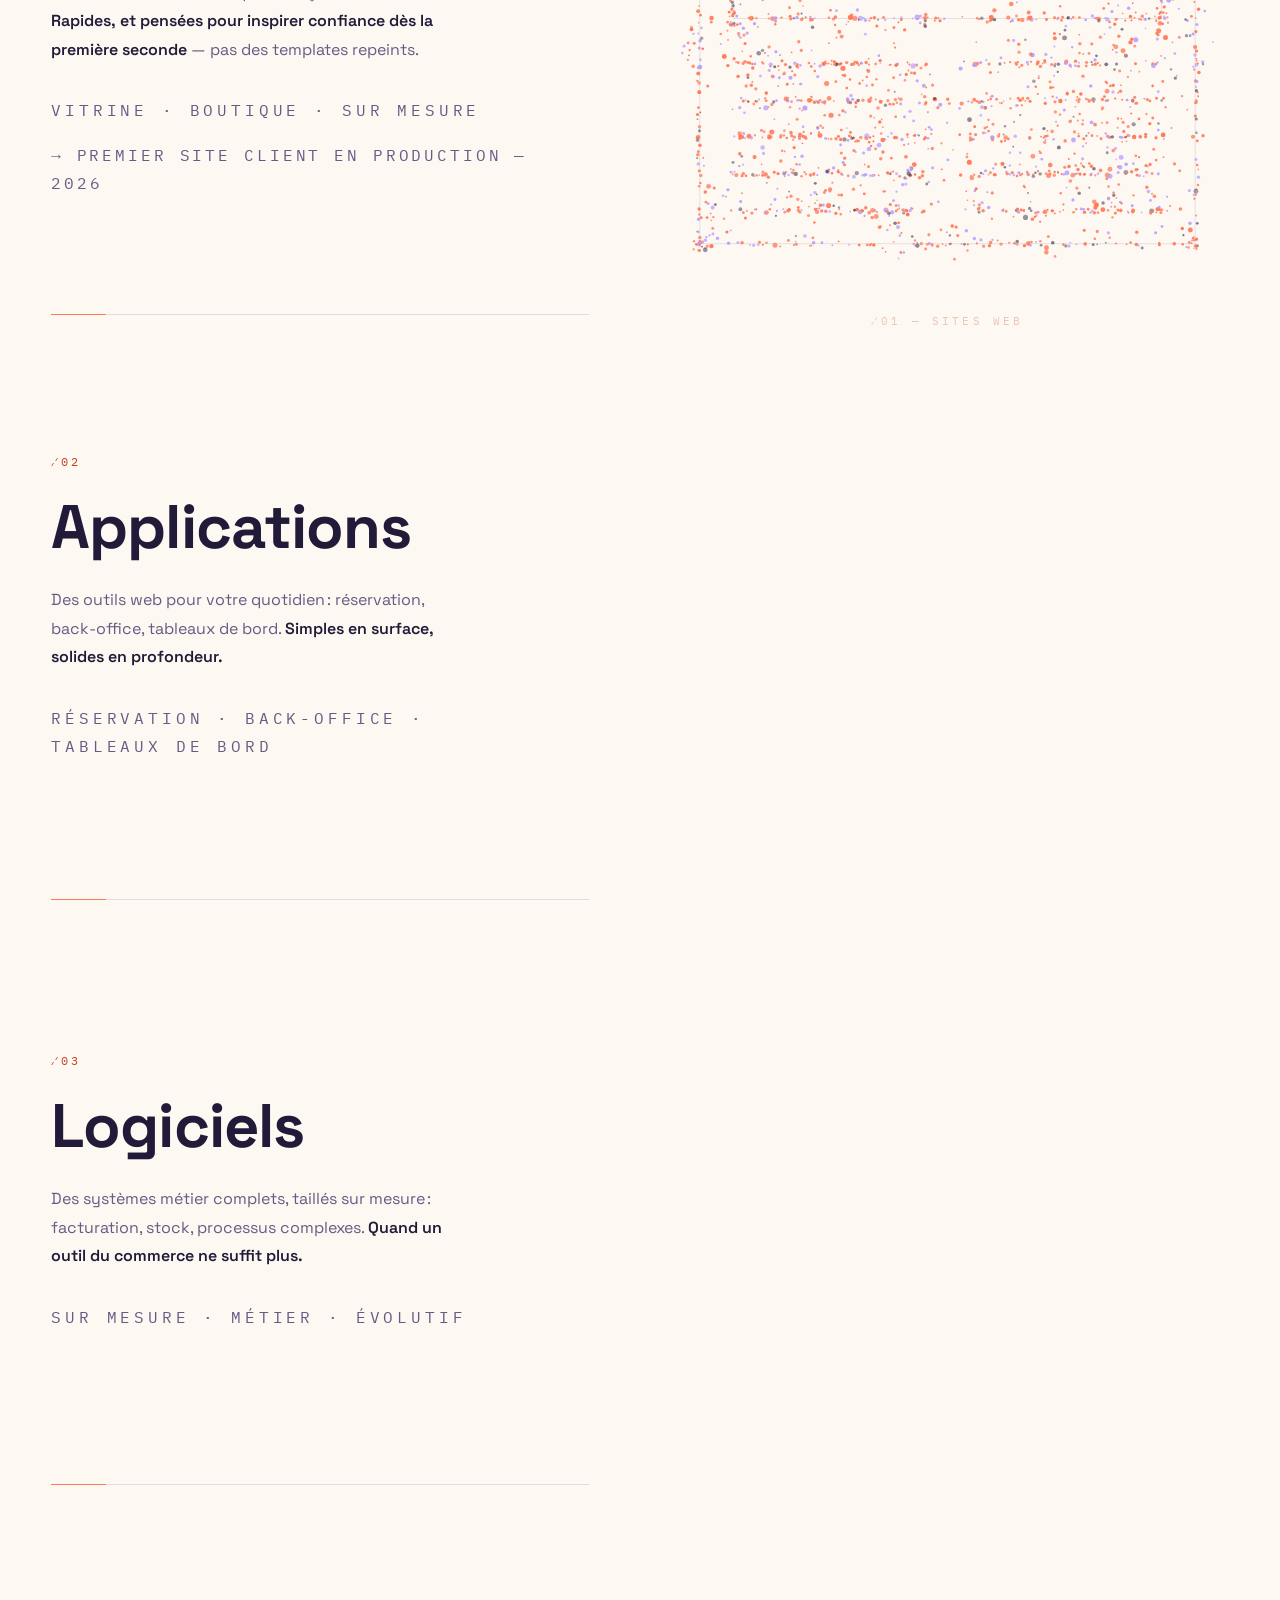
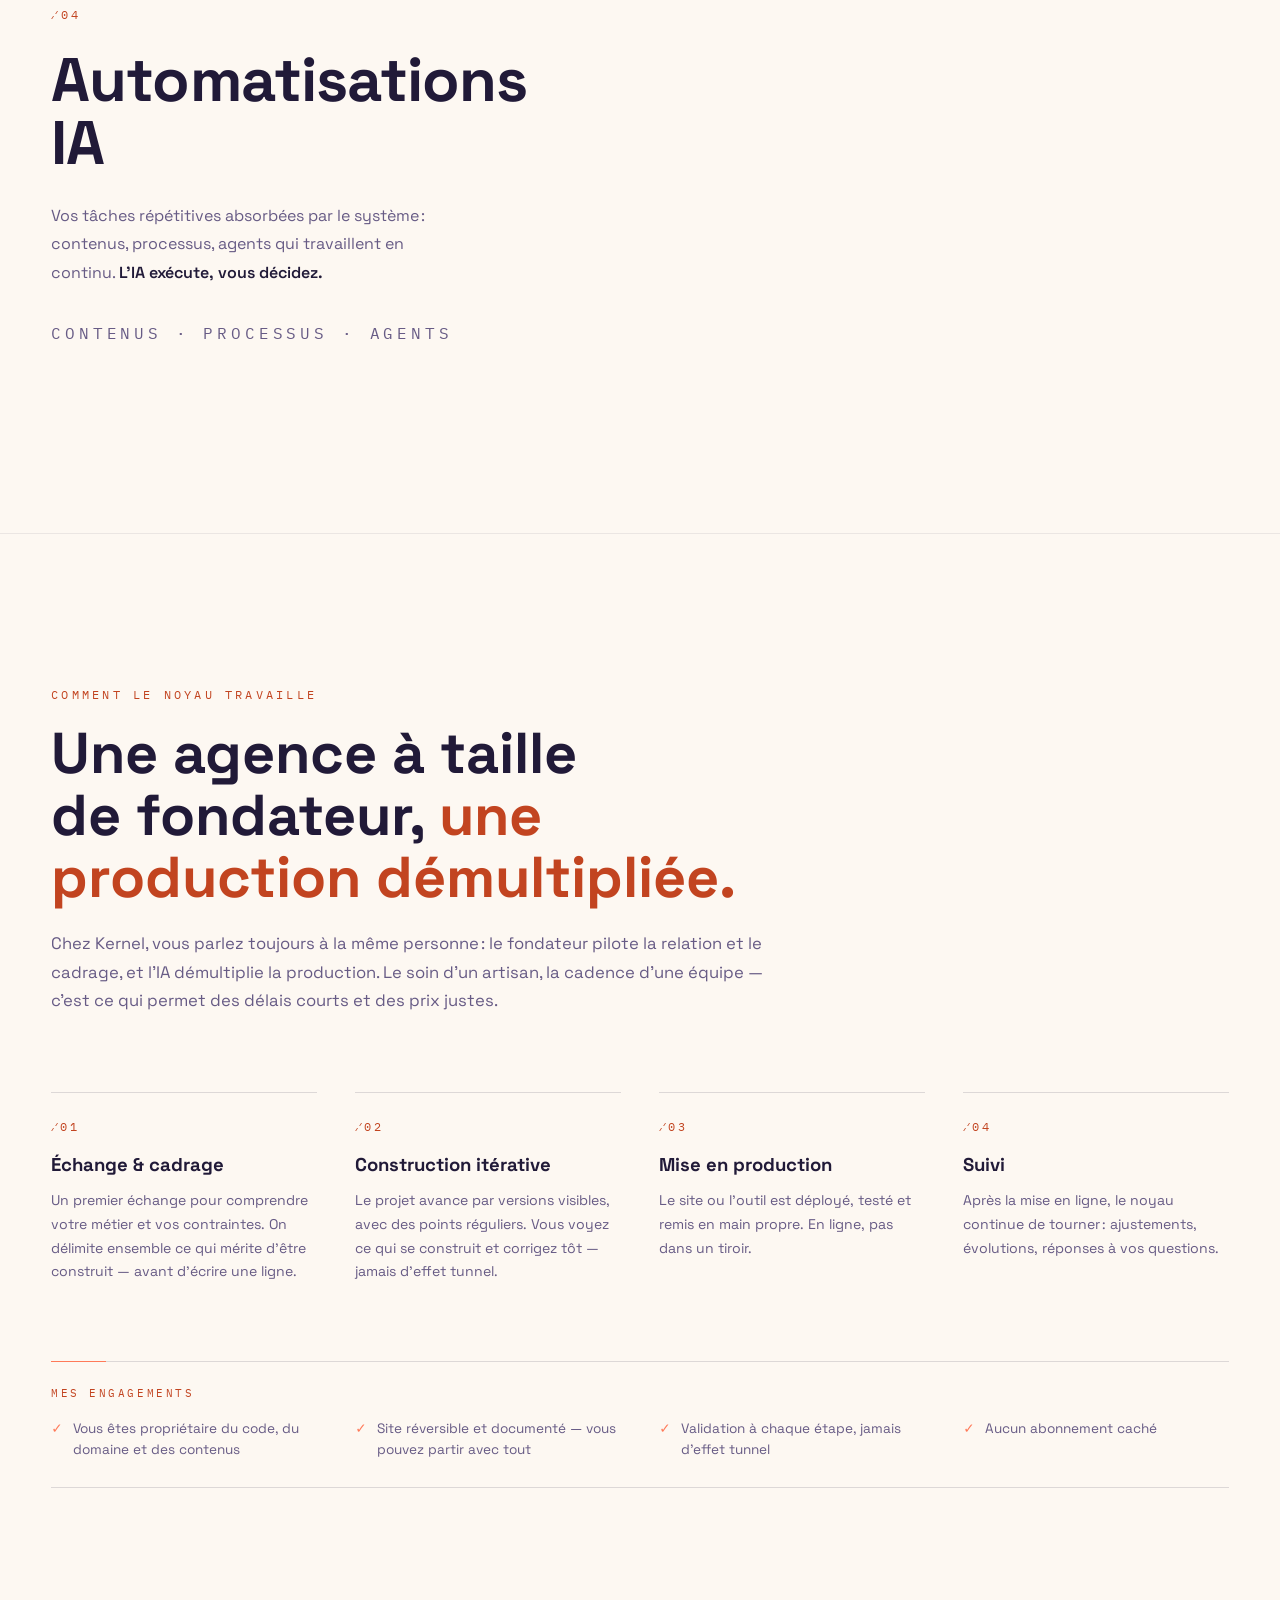
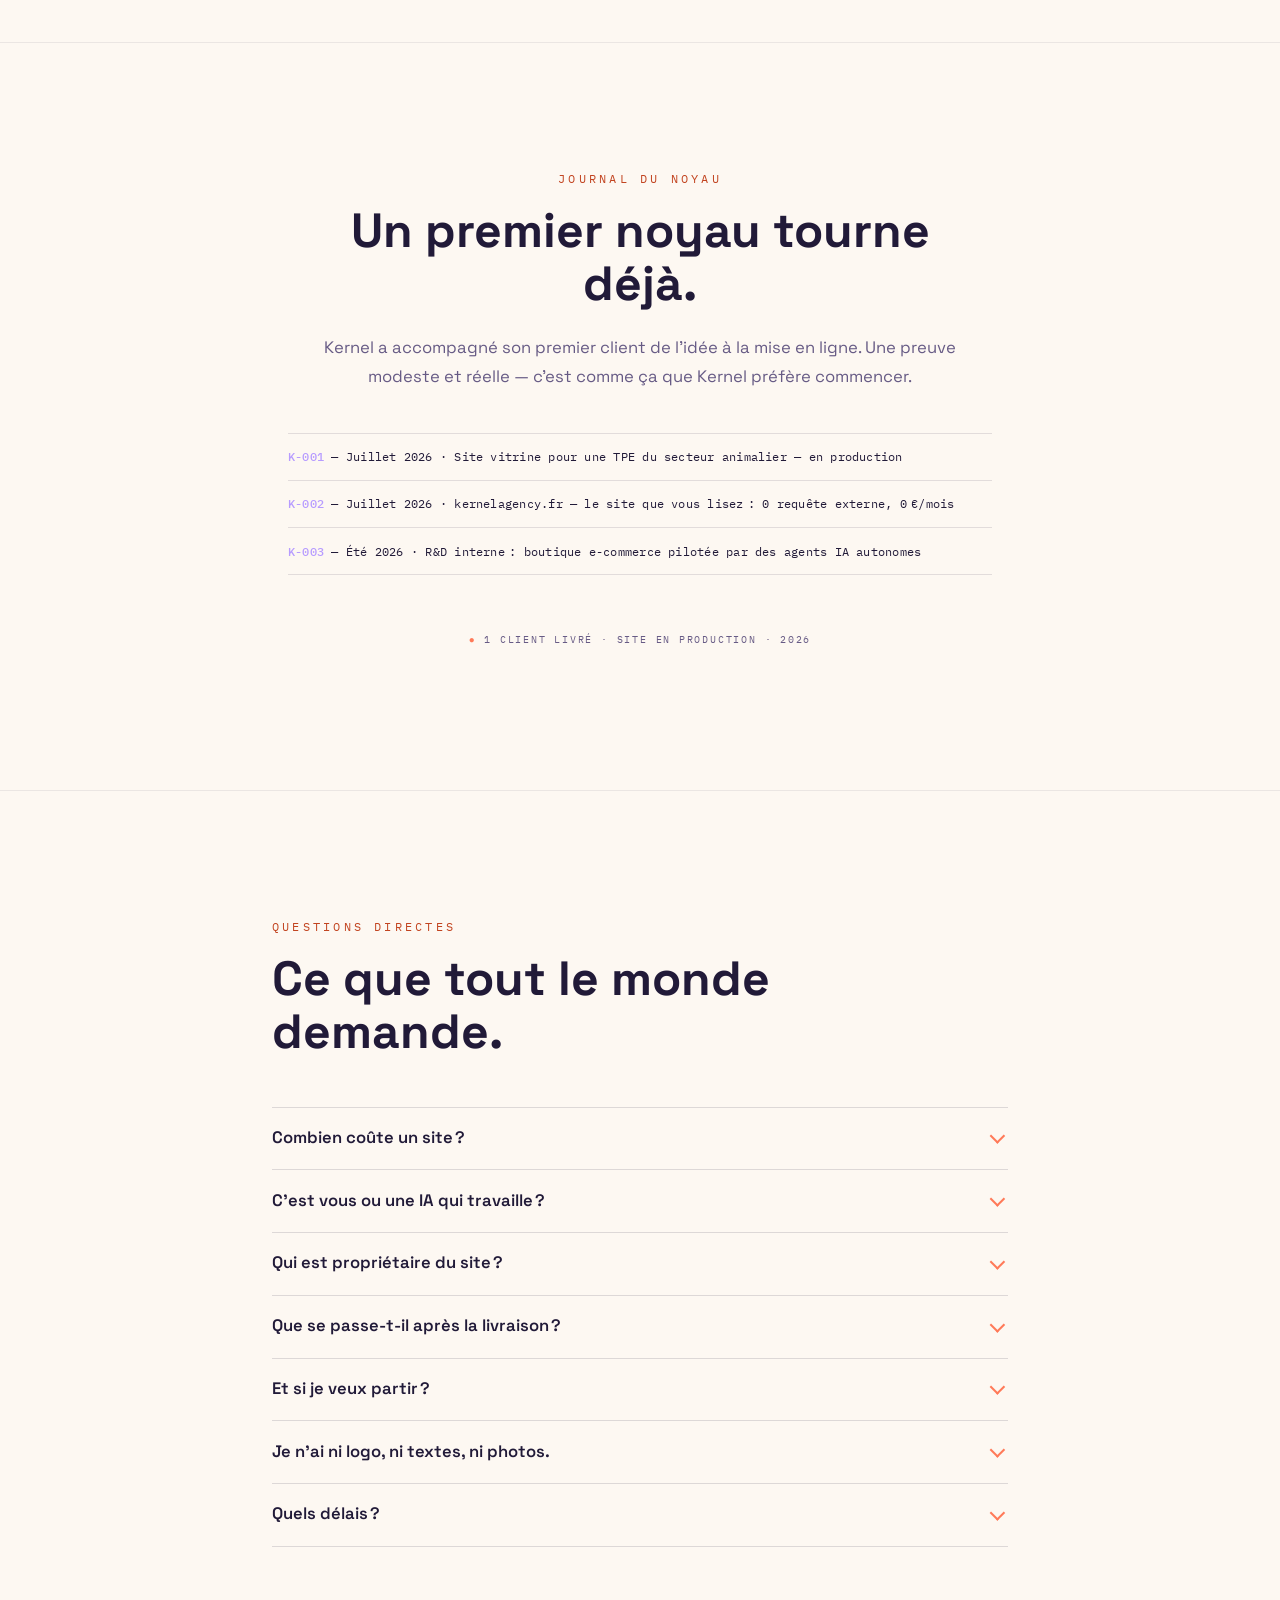
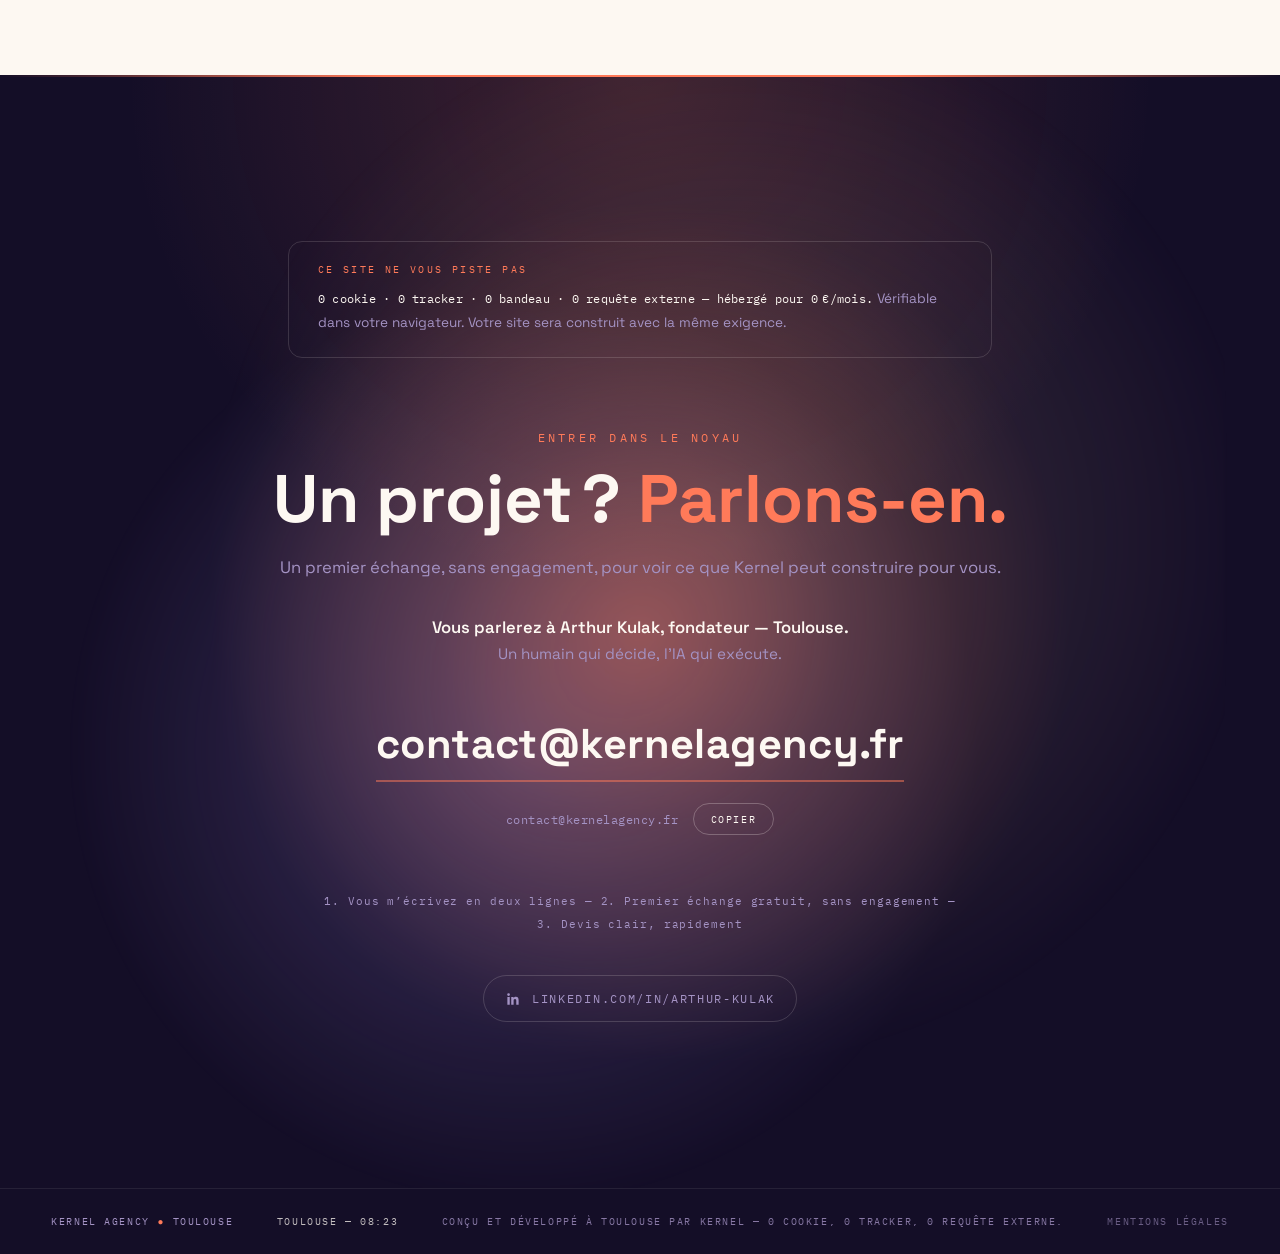
==== commit e49e94f5: "Retire un code postal supposé des données structurées : aucune donnée inventée dans le schema Co-Aut" ====
--- a/index.html
+++ b/index.html
@@ -54,7 +54,6 @@
     "@type": "PostalAddress",
     "addressLocality": "Toulouse",
     "addressRegion": "Occitanie",
-    "postalCode": "31000",
     "addressCountry": "FR"
   },
   "areaServed": [
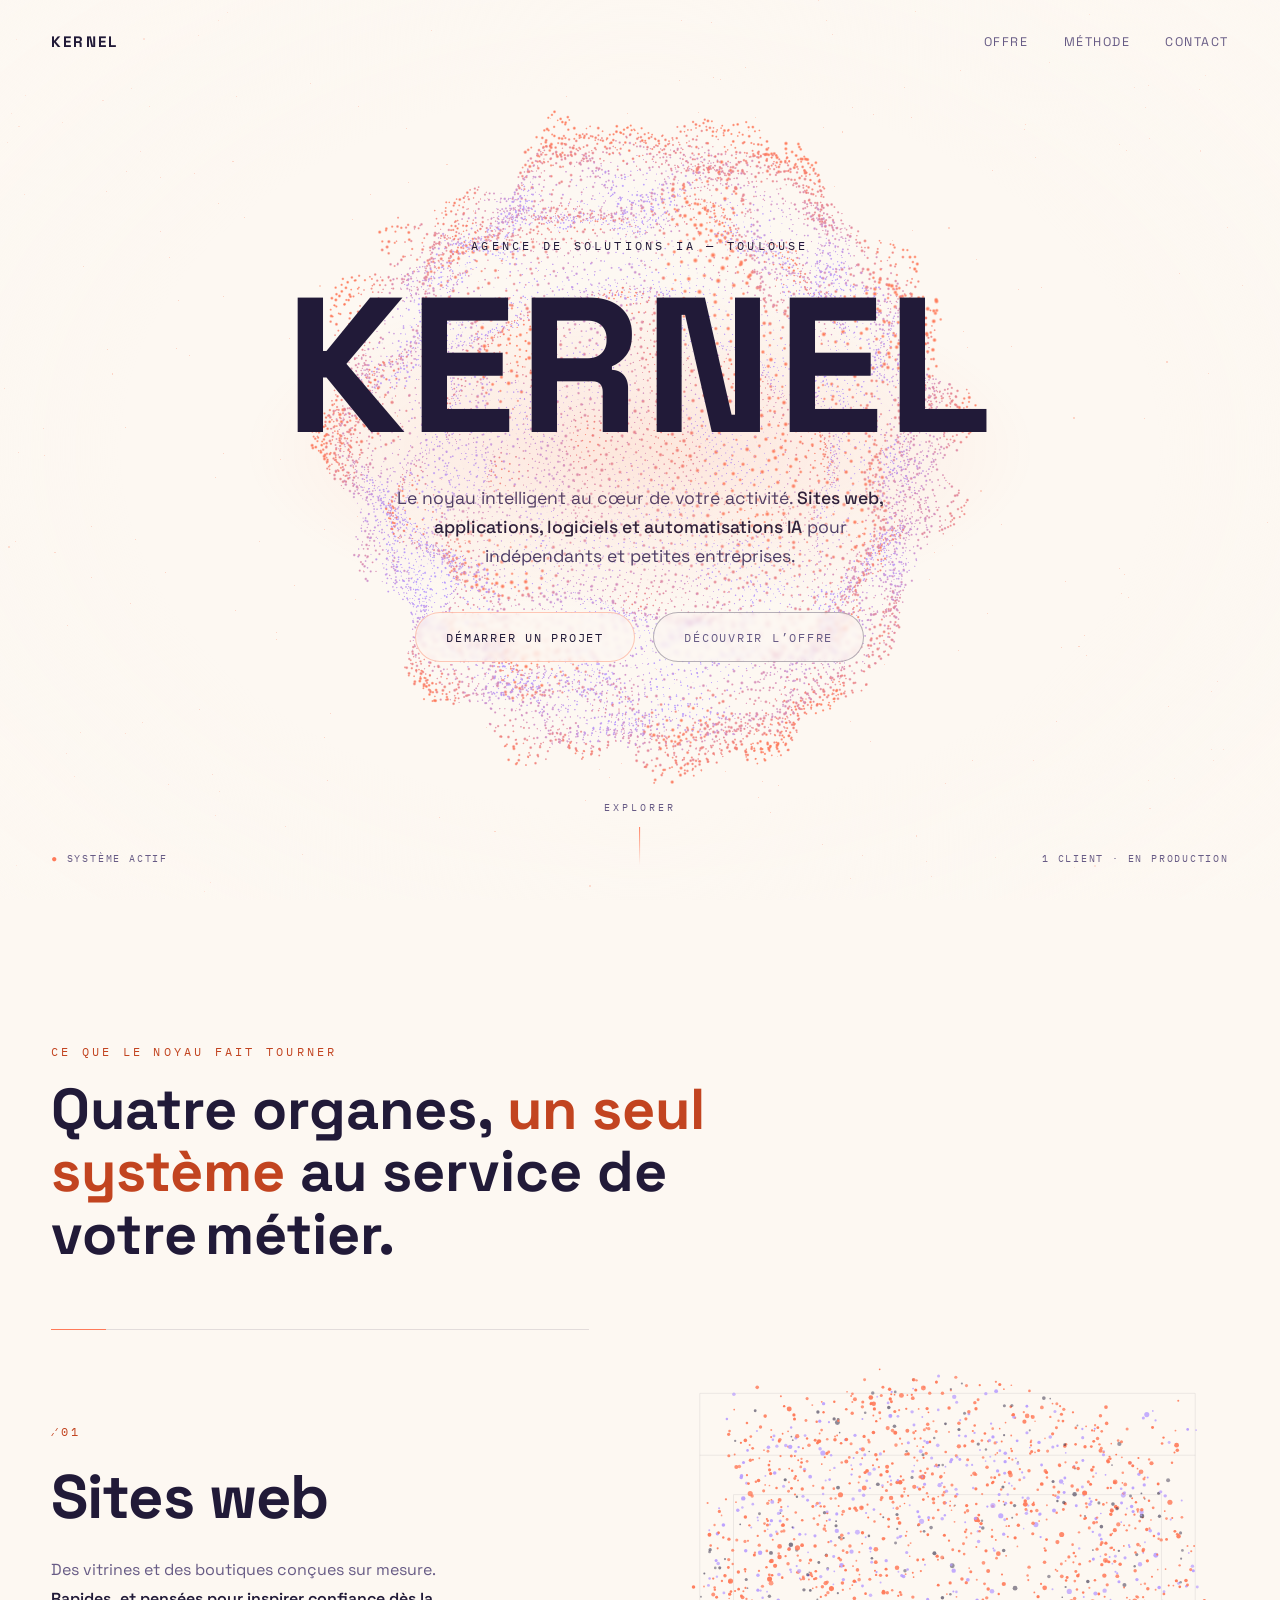
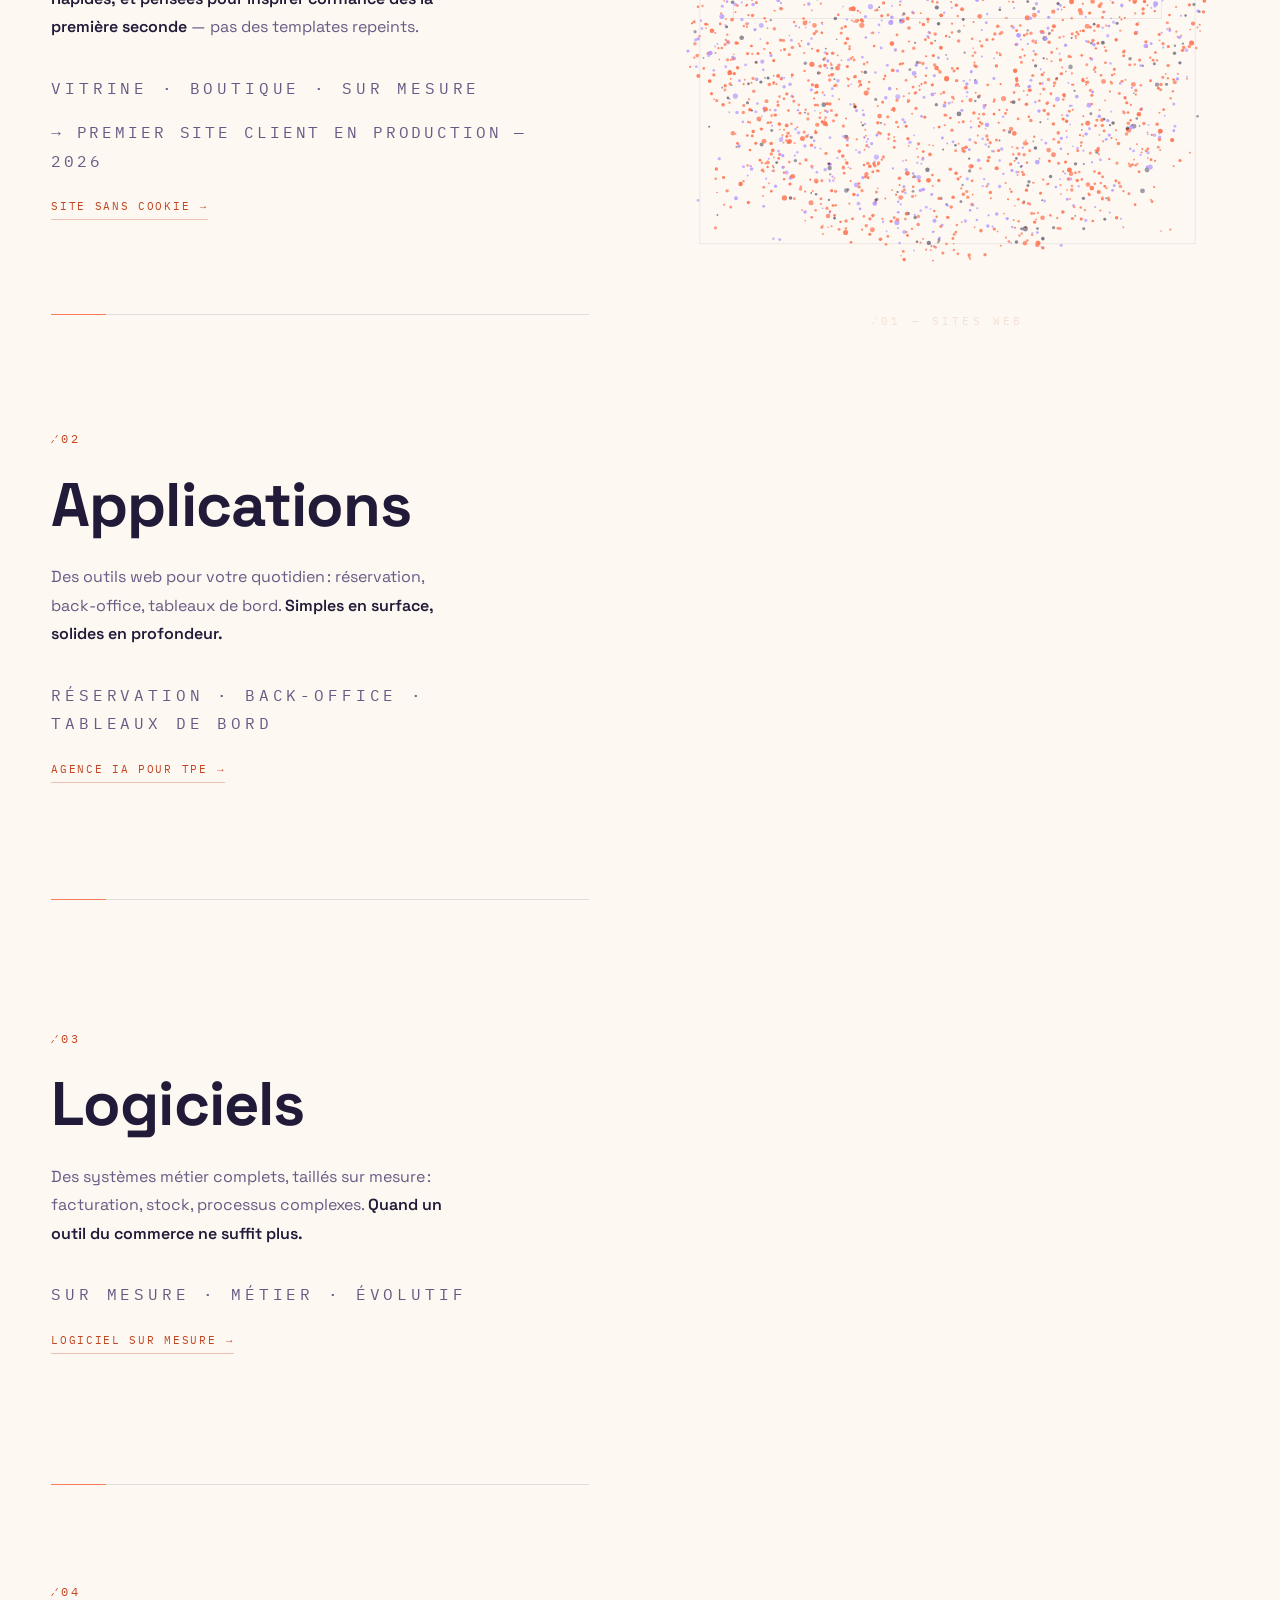
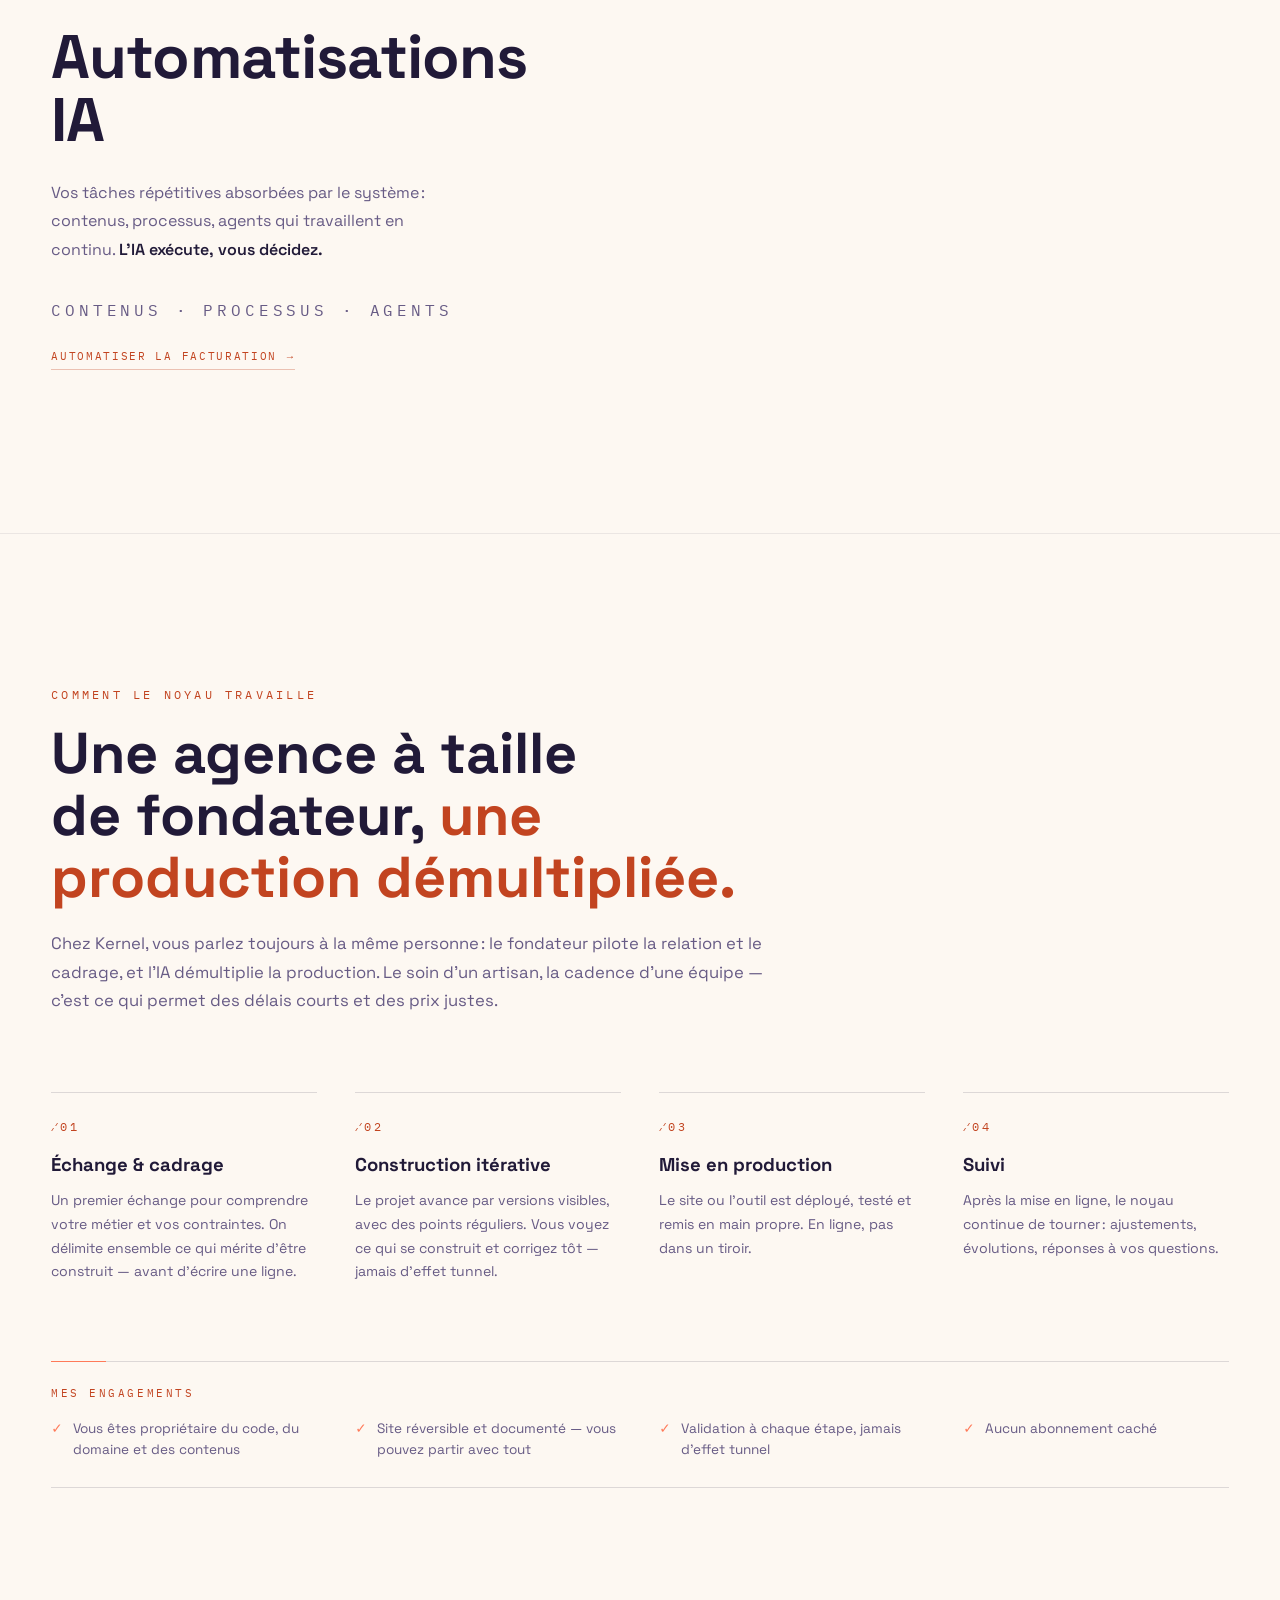
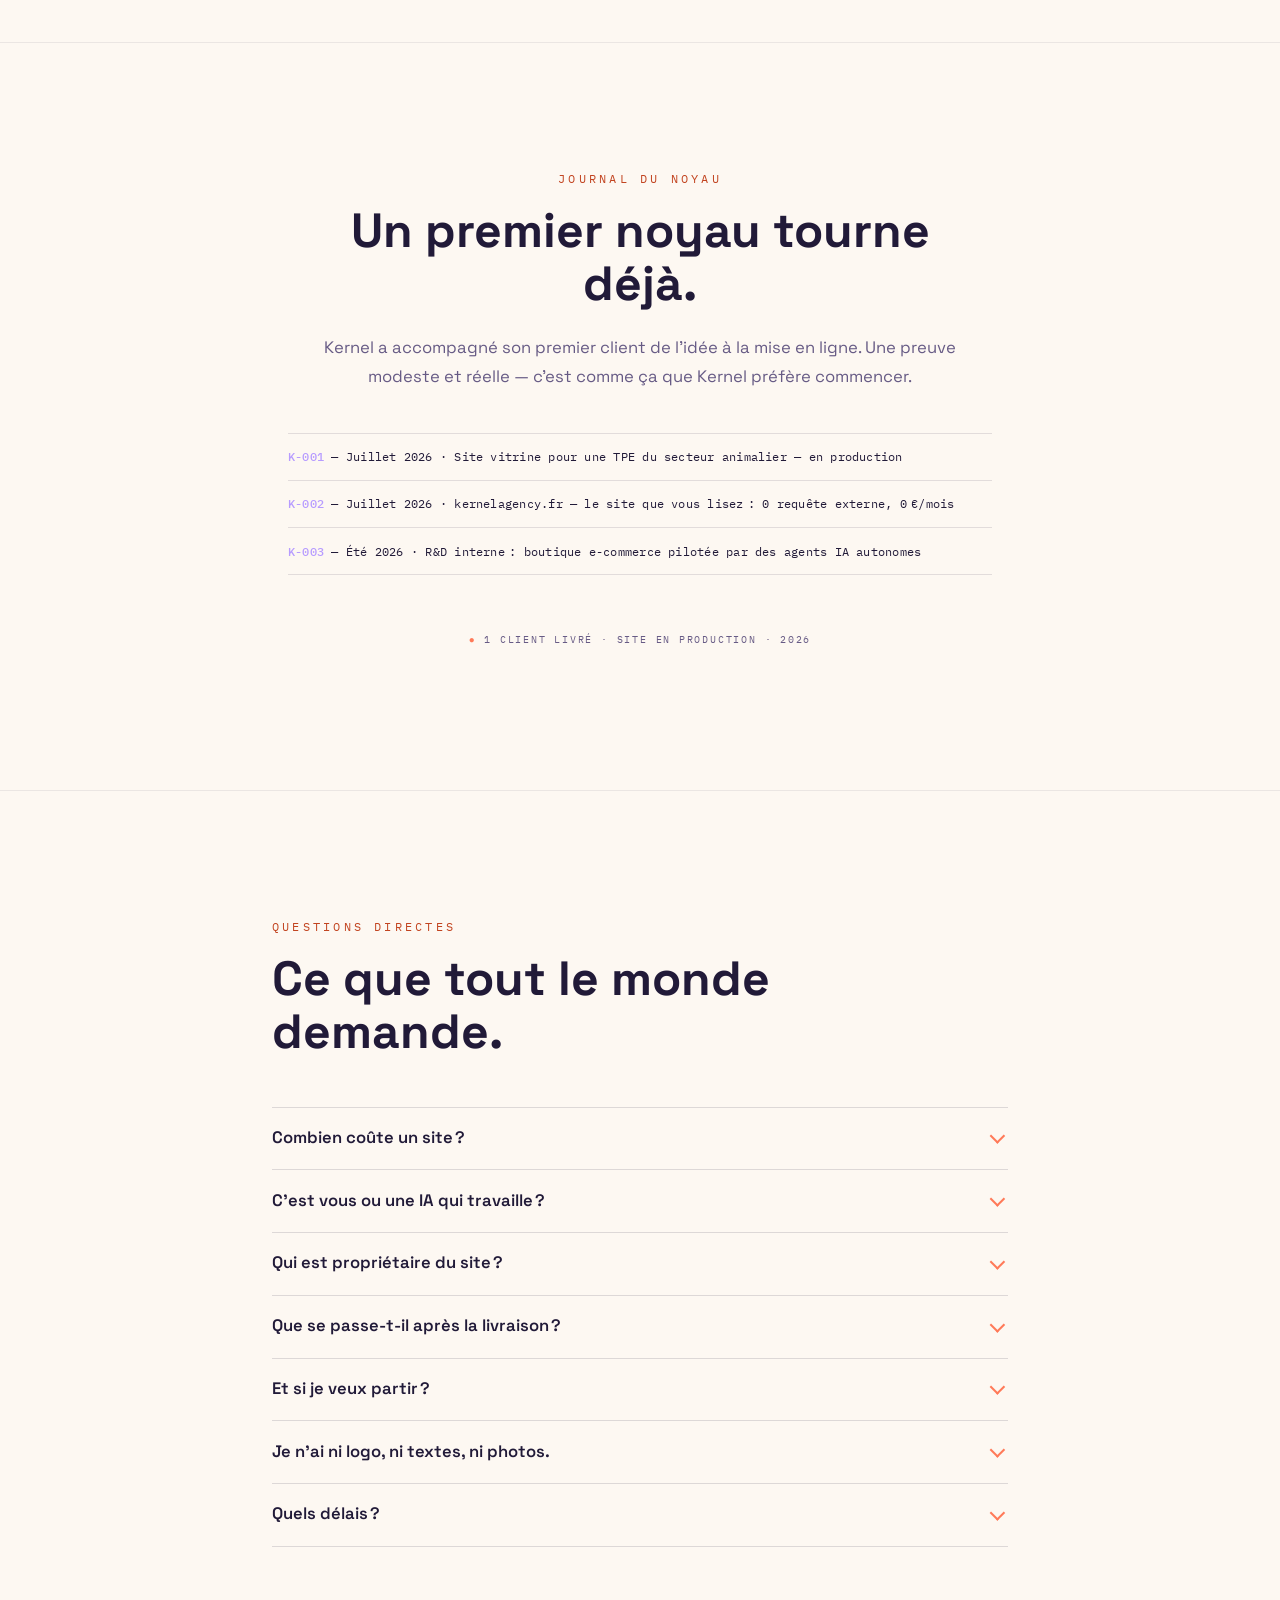
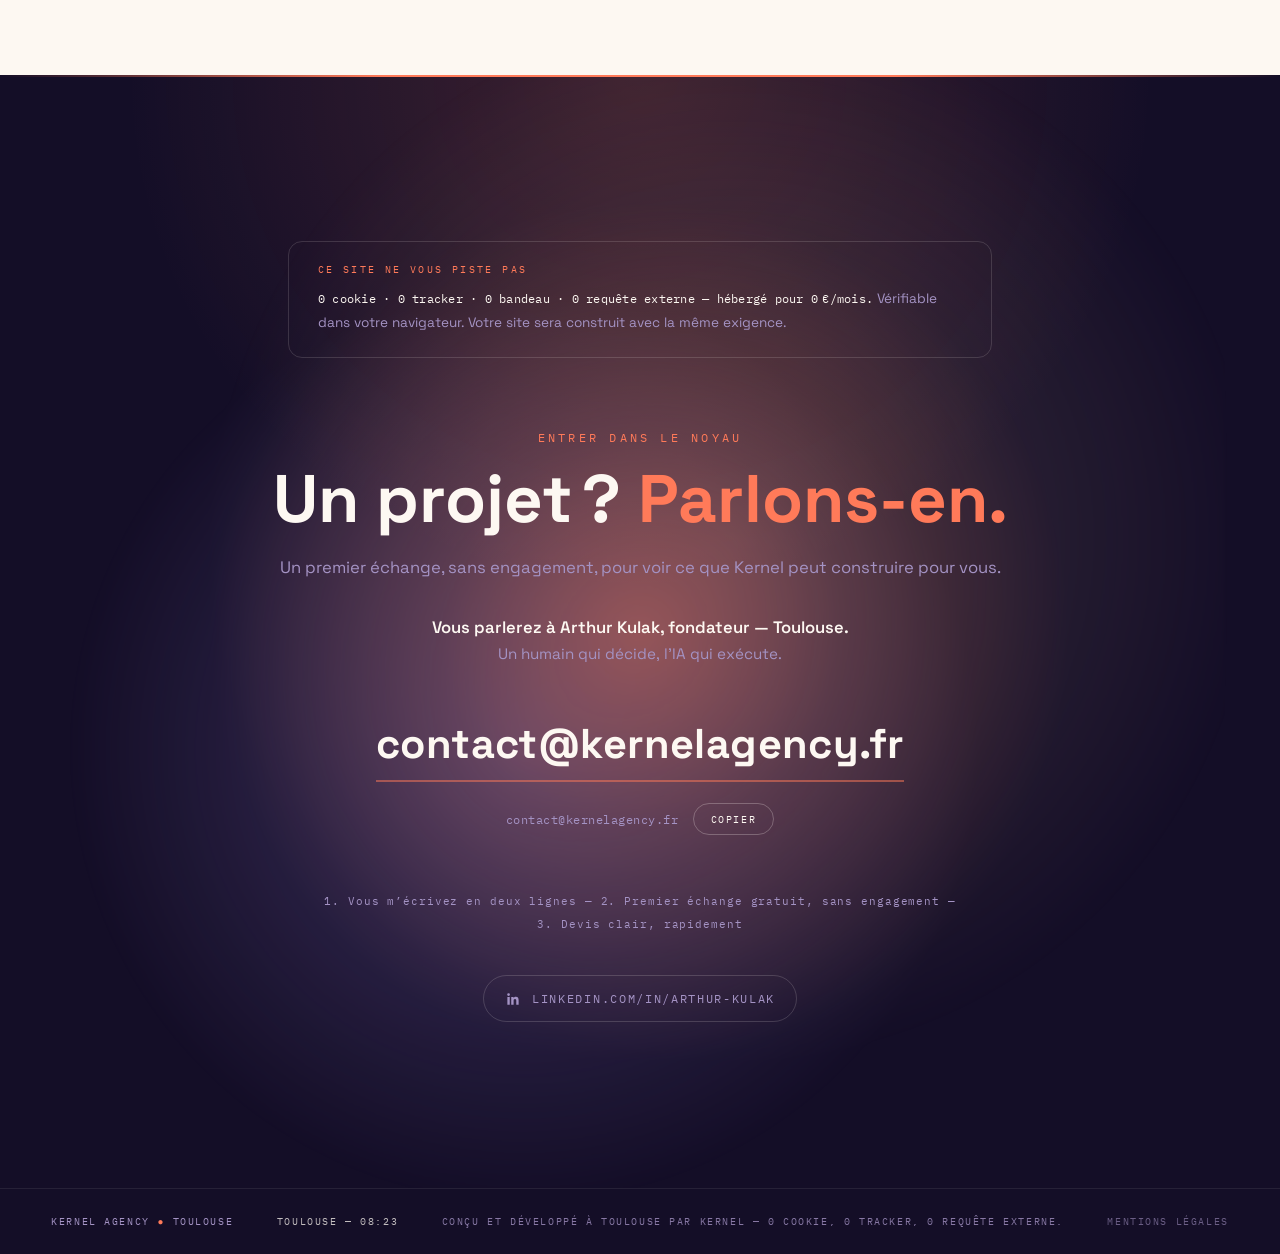
==== commit d924574f: "Quatre pages de service SEO : sans-cookie, IA pour TPE, automatisation devis/facturation, logiciel s" ====
--- a/index.html
+++ b/index.html
@@ -198,7 +198,7 @@
 }
 </script>
 <script>document.documentElement.classList.add('js');</script>
-<link rel="stylesheet" href="styles.css?v=ee4e143e">
+<link rel="stylesheet" href="styles.css?v=b24ad0c2">
 </head>
 <body>
 
@@ -261,24 +261,32 @@
         <p>Des vitrines et des boutiques conçues sur mesure. <strong>Rapides, et pensées pour inspirer confiance dès la première seconde</strong> — pas des templates repeints.</p>
         <p class="offer-tags" aria-hidden="true"><span>Vitrine ·</span> <span>Boutique ·</span> <span>Sur mesure</span></p>
         <p class="offer-proof">→ premier site client en production — 2026</p>
+        <a class="offer-link" href="/site-sans-cookie/" data-hover
+           aria-label="En savoir plus sur les sites web sans cookie ni tracker"><span>Site sans cookie</span><span class="offer-link-arrow" aria-hidden="true">→</span></a>
       </article>
       <article class="offer-block reveal">
         <span class="offer-num" aria-hidden="true">⁄02</span>
         <h3>Applications</h3>
         <p>Des outils web pour votre quotidien&#8239;: réservation, back-office, tableaux de bord. <strong>Simples en surface, solides en profondeur.</strong></p>
         <p class="offer-tags" aria-hidden="true"><span>Réservation ·</span> <span>Back-office ·</span> <span>Tableaux de bord</span></p>
+        <a class="offer-link" href="/agence-ia-tpe-toulouse/" data-hover
+           aria-label="En savoir plus : agence IA pour TPE à Toulouse"><span>Agence IA pour TPE</span><span class="offer-link-arrow" aria-hidden="true">→</span></a>
       </article>
       <article class="offer-block reveal">
         <span class="offer-num" aria-hidden="true">⁄03</span>
         <h3>Logiciels</h3>
         <p>Des systèmes métier complets, taillés sur mesure&#8239;: facturation, stock, processus complexes. <strong>Quand un outil du commerce ne suffit plus.</strong></p>
         <p class="offer-tags" aria-hidden="true"><span>Sur mesure ·</span> <span>Métier ·</span> <span>Évolutif</span></p>
+        <a class="offer-link" href="/logiciel-metier-sur-mesure/" data-hover
+           aria-label="En savoir plus sur les logiciels métier sur mesure"><span>Logiciel sur mesure</span><span class="offer-link-arrow" aria-hidden="true">→</span></a>
       </article>
       <article class="offer-block reveal">
         <span class="offer-num" aria-hidden="true">⁄04</span>
         <h3>Automatisations IA</h3>
         <p>Vos tâches répétitives absorbées par le système&#8239;: contenus, processus, agents qui travaillent en continu. <strong>L’IA exécute, vous décidez.</strong></p>
         <p class="offer-tags" aria-hidden="true"><span>Contenus ·</span> <span>Processus ·</span> <span>Agents</span></p>
+        <a class="offer-link" href="/automatiser-devis-facturation/" data-hover
+           aria-label="En savoir plus : automatiser les devis et la facturation"><span>Automatiser la facturation</span><span class="offer-link-arrow" aria-hidden="true">→</span></a>
       </article>
     </div>
   </div>
--- a/styles.css
+++ b/styles.css
@@ -281,6 +281,21 @@
   margin-top:1rem;font-family:'IBM Plex Mono',monospace;font-size:.66rem;
   letter-spacing:.18em;text-transform:uppercase;color:var(--bio-ink);
 }
+/* lien vers la page de service : une ligne mono corail, filet hairline sous le texte */
+.offer-link{
+  align-self:flex-start;margin-top:1.5rem;
+  display:inline-flex;align-items:baseline;gap:.6rem;
+  font-family:'IBM Plex Mono',monospace;font-size:.66rem;
+  letter-spacing:.16em;text-transform:uppercase;
+  color:var(--bio-ink);text-decoration:none;
+  padding-bottom:.4rem;border-bottom:1px solid rgba(194,68,32,.3);
+  transition:border-color .35s ease;
+}
+.offer-link-arrow{transition:transform .35s cubic-bezier(.22,1,.36,1)}
+.offer-link:hover{border-color:var(--bio-ink)}
+.offer-link:hover .offer-link-arrow{transform:translateX(.28rem)}
+.offer-link:focus-visible{outline:2px solid var(--bio-ink);outline-offset:5px;border-radius:2px}
+@media(prefers-reduced-motion:reduce){.offer-link-arrow{transition:none}}
 
 /* mobile : le noyau devient un bandeau sticky opaque au-dessus du flux —
    paddings réduits, bandeau total ~30 % du viewport */
@@ -296,6 +311,9 @@
   #offerCanvas{aspect-ratio:auto;height:min(28vh,240px)}
   .offer-stage-label{display:none}
   .offer-block{min-height:min(52vh,340px);justify-content:flex-start;padding:2.2rem 0 1.8rem}
+  .offer-link{margin-top:1.2rem;letter-spacing:.12em;position:relative}
+  /* zone tactile ~45 px sans toucher au rendu (le filet reste collé au texte) */
+  .offer-link::after{content:'';position:absolute;left:0;right:0;top:-12px;bottom:-12px}
 }
 /* palier tablette : colonne de lecture large, bandeau plafonné */
 @media(max-width:860px) and (min-width:600px){
@@ -574,3 +592,109 @@
 .legal-block a{color:var(--bone);border-bottom:1px solid rgba(255,122,89,.5);transition:color .25s,border-color .25s}
 .legal-block a:hover{color:var(--bio-ink);border-color:var(--bio)}
 .legal-todo{font-family:'IBM Plex Mono',monospace;font-size:.82rem;color:var(--bio-ink)}
+
+/* ---------- Pages internes ----------
+   Gabarit des pages /<slug>/index.html : pas de canvas, pas de JS d'animation.
+   Ces pages ajoutent quand même la classe .js sur <html> (cohérence de gabarit) :
+   il faut donc neutraliser les états « cachés en attendant GSAP » de l'accueil. */
+.doc-page{min-height:100vh;display:flex;flex-direction:column}
+html.js body.doc-page{cursor:auto}
+.doc-page .nav{position:static;padding:2rem clamp(1.5rem,4vw,3.5rem)}
+html.js .doc-page .nav{opacity:1}
+.doc-page .nav-links a{color:var(--mist)}
+
+/* fil d'Ariane discret */
+.doc-breadcrumb{
+  display:flex;align-items:center;gap:.6rem;flex-wrap:wrap;
+  font-family:'IBM Plex Mono',monospace;font-size:.66rem;letter-spacing:.18em;
+  text-transform:uppercase;color:var(--mist);margin-bottom:clamp(1.6rem,4vw,2.4rem);
+}
+.doc-breadcrumb a{color:var(--mist);border-bottom:1px solid transparent;
+  transition:color .25s,border-color .25s}
+.doc-breadcrumb a:hover{color:var(--bio-ink);border-color:var(--bio)}
+.doc-breadcrumb-current{color:var(--bone)}
+
+/* colonne de lecture */
+.doc-main{flex:1;max-width:48rem;width:100%;margin:0 auto;
+  padding:clamp(2rem,5vw,3rem) clamp(1.5rem,4vw,3.5rem) clamp(4rem,8vw,6rem)}
+.doc-title{font-size:clamp(1.85rem,4.6vw,3rem);font-weight:700;line-height:1.12;
+  letter-spacing:-.01em;max-width:22ch}
+.doc-lead{margin-top:1.5rem;max-width:54ch;
+  font-size:clamp(1rem,1.4vw,1.12rem);line-height:1.72;color:var(--mist)}
+.doc-lead strong{color:var(--bone);font-weight:600}
+
+/* corps d'article : filets corail, aucune boîte */
+.doc-body{margin-top:clamp(2.6rem,5vw,3.6rem)}
+.doc-body h2{position:relative;margin-top:clamp(2.8rem,5vw,3.8rem);padding-top:1.7rem;
+  border-top:1px solid rgba(33,26,56,.14);
+  font-size:clamp(1.35rem,2.8vw,1.95rem);font-weight:700;line-height:1.2;max-width:24ch}
+.doc-body h2::before{content:'';position:absolute;top:-1px;left:0;width:3.4rem;height:1px;
+  background:var(--bio)}
+.doc-body h3{margin-top:2.2rem;font-size:1.06rem;font-weight:700;line-height:1.35;color:var(--bone)}
+.doc-body p{margin-top:1rem;font-size:.98rem;line-height:1.8;color:var(--mist);max-width:64ch}
+.doc-body p strong{color:var(--bone);font-weight:600}
+.doc-body ul:not(.commitments-list){list-style:none;margin-top:1.2rem;max-width:64ch}
+.doc-body ul:not(.commitments-list) li{position:relative;padding-left:1.5rem;margin-top:.9rem;
+  font-size:.95rem;line-height:1.75;color:var(--mist)}
+.doc-body ul:not(.commitments-list) li::before{content:'';position:absolute;left:0;top:.85em;
+  width:.7rem;height:1px;background:var(--bio)}
+.doc-body a{color:var(--bone);border-bottom:1px solid rgba(255,122,89,.5);
+  transition:color .25s,border-color .25s}
+.doc-body a:hover{color:var(--bio-ink);border-color:var(--bio)}
+
+/* encart « vérifiez vous-même » */
+.doc-proof{margin-top:1.8rem;max-width:64ch;background:var(--abyss);
+  border:1px solid rgba(33,26,56,.12);border-radius:14px;
+  padding:1.3rem clamp(1.2rem,3vw,1.7rem) 1.5rem}
+.doc-proof-label{font-family:'IBM Plex Mono',monospace;font-size:.62rem;letter-spacing:.24em;
+  color:var(--bio-ink);text-transform:uppercase;margin-bottom:.9rem}
+.doc-proof ol{margin:0;padding-left:1.3rem}
+.doc-proof li{font-size:.92rem;line-height:1.8;color:var(--mist);padding-left:.2rem}
+.doc-proof li::marker{color:var(--bio-ink);font-family:'IBM Plex Mono',monospace;font-size:.8rem}
+.doc-proof strong{color:var(--bone);font-weight:600}
+
+/* remarque en marge (prudence, précision) */
+.doc-note{margin-top:1.6rem;padding-left:1.1rem;max-width:62ch;
+  border-left:2px solid rgba(255,122,89,.45);
+  font-size:.9rem;line-height:1.75;color:var(--mist)}
+
+/* réutilisations : engagements et FAQ dans la colonne étroite */
+.doc-body .commitments{margin-top:1.8rem}
+.doc-body .commitments-list{grid-template-columns:repeat(2,1fr)}
+@media(max-width:640px){.doc-body .commitments-list{grid-template-columns:1fr}}
+.doc-body .faq-list{margin-top:1.8rem}
+.doc-body .faq-item p{margin-top:0;font-size:.92rem;max-width:60ch}
+
+/* maillage interne */
+.doc-related{position:relative;margin-top:clamp(3.2rem,6vw,4.5rem);padding-top:1.7rem;
+  border-top:1px solid rgba(33,26,56,.14)}
+.doc-related::before{content:'';position:absolute;top:-1px;left:0;width:3.4rem;height:1px;
+  background:var(--bio)}
+.doc-related-list{list-style:none;display:grid;grid-template-columns:repeat(2,1fr);
+  gap:0 clamp(1.4rem,3vw,2.4rem);margin-top:.4rem}
+@media(max-width:640px){.doc-related-list{grid-template-columns:1fr}}
+.doc-related-list a{display:block;padding:.95rem 0;
+  border-bottom:1px solid rgba(33,26,56,.12);
+  font-size:.95rem;line-height:1.4;font-weight:600;color:var(--bone);
+  transition:color .25s,border-color .25s}
+.doc-related-list a:hover{color:var(--bio-ink);border-color:var(--bio)}
+.doc-related-list em{display:block;margin-top:.3rem;font-style:normal;font-weight:400;
+  font-size:.82rem;line-height:1.5;color:var(--mist)}
+
+/* CTA final — même seuil corail que la section contact */
+.doc-cta{position:relative;text-align:center;
+  background:radial-gradient(circle at 50% 0%,rgba(255,122,89,.18),transparent 45%),var(--night);
+  color:var(--night-text);
+  padding:clamp(3.5rem,8vw,5.5rem) clamp(1.5rem,4vw,3.5rem)}
+.doc-cta::before{content:'';position:absolute;top:0;left:0;right:0;height:2px;
+  background:linear-gradient(90deg,transparent,var(--bio) 30%,var(--bio) 70%,transparent)}
+.doc-cta-inner{max-width:40rem;margin:0 auto}
+.doc-cta h2{font-size:clamp(1.6rem,4vw,2.5rem);font-weight:700;line-height:1.1}
+.doc-cta p{margin-top:1.1rem;font-size:clamp(.92rem,1.3vw,1.02rem);line-height:1.7;
+  color:var(--night-mist)}
+.doc-cta .btn{margin-top:2rem;color:var(--night-text);border-color:rgba(255,122,89,.55)}
+.doc-cta .btn:hover{color:var(--night);border-color:var(--bio)}
+.doc-cta .doc-cta-mail{margin-top:1.4rem;font-size:.72rem;letter-spacing:.06em;
+  color:var(--night-mist);user-select:all;-webkit-user-select:all}
+.doc-cta ::selection{background:var(--bio);color:var(--night)}
+.doc-cta a:focus-visible{outline-color:var(--bio)}
